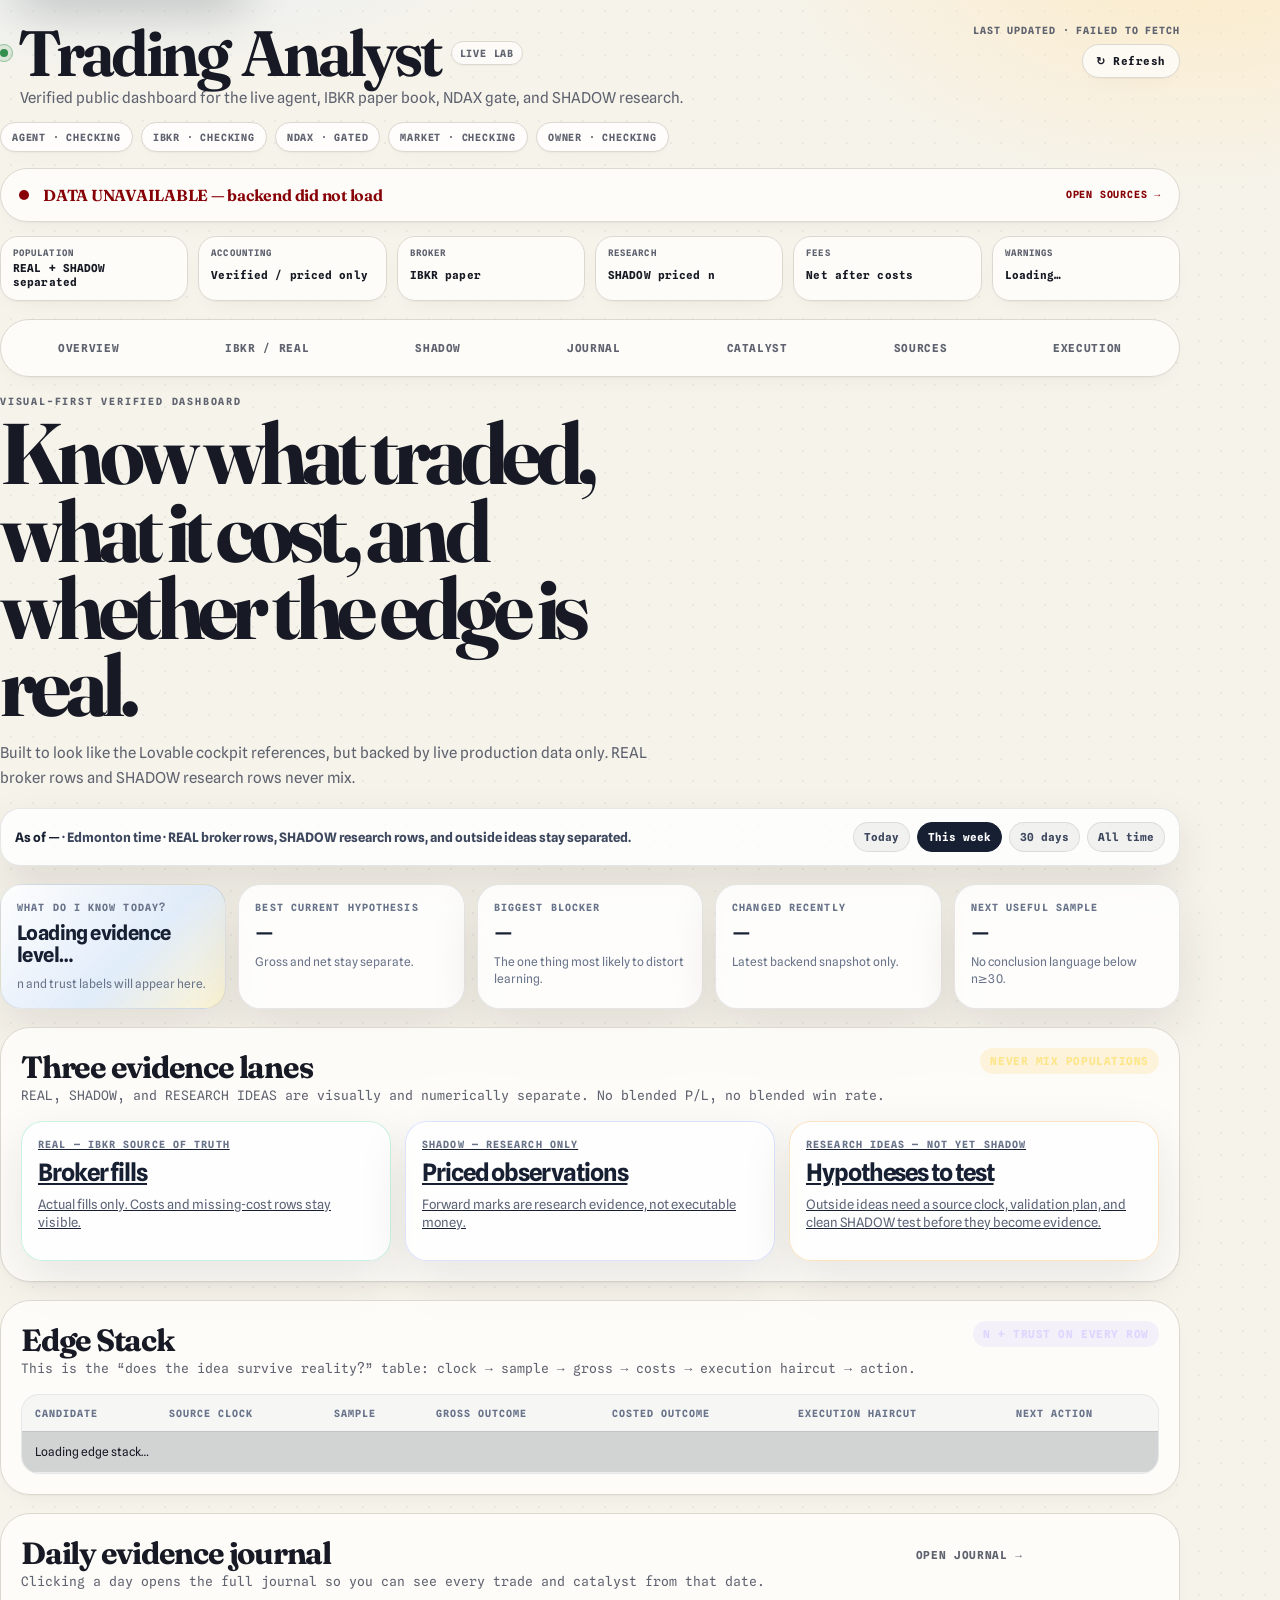
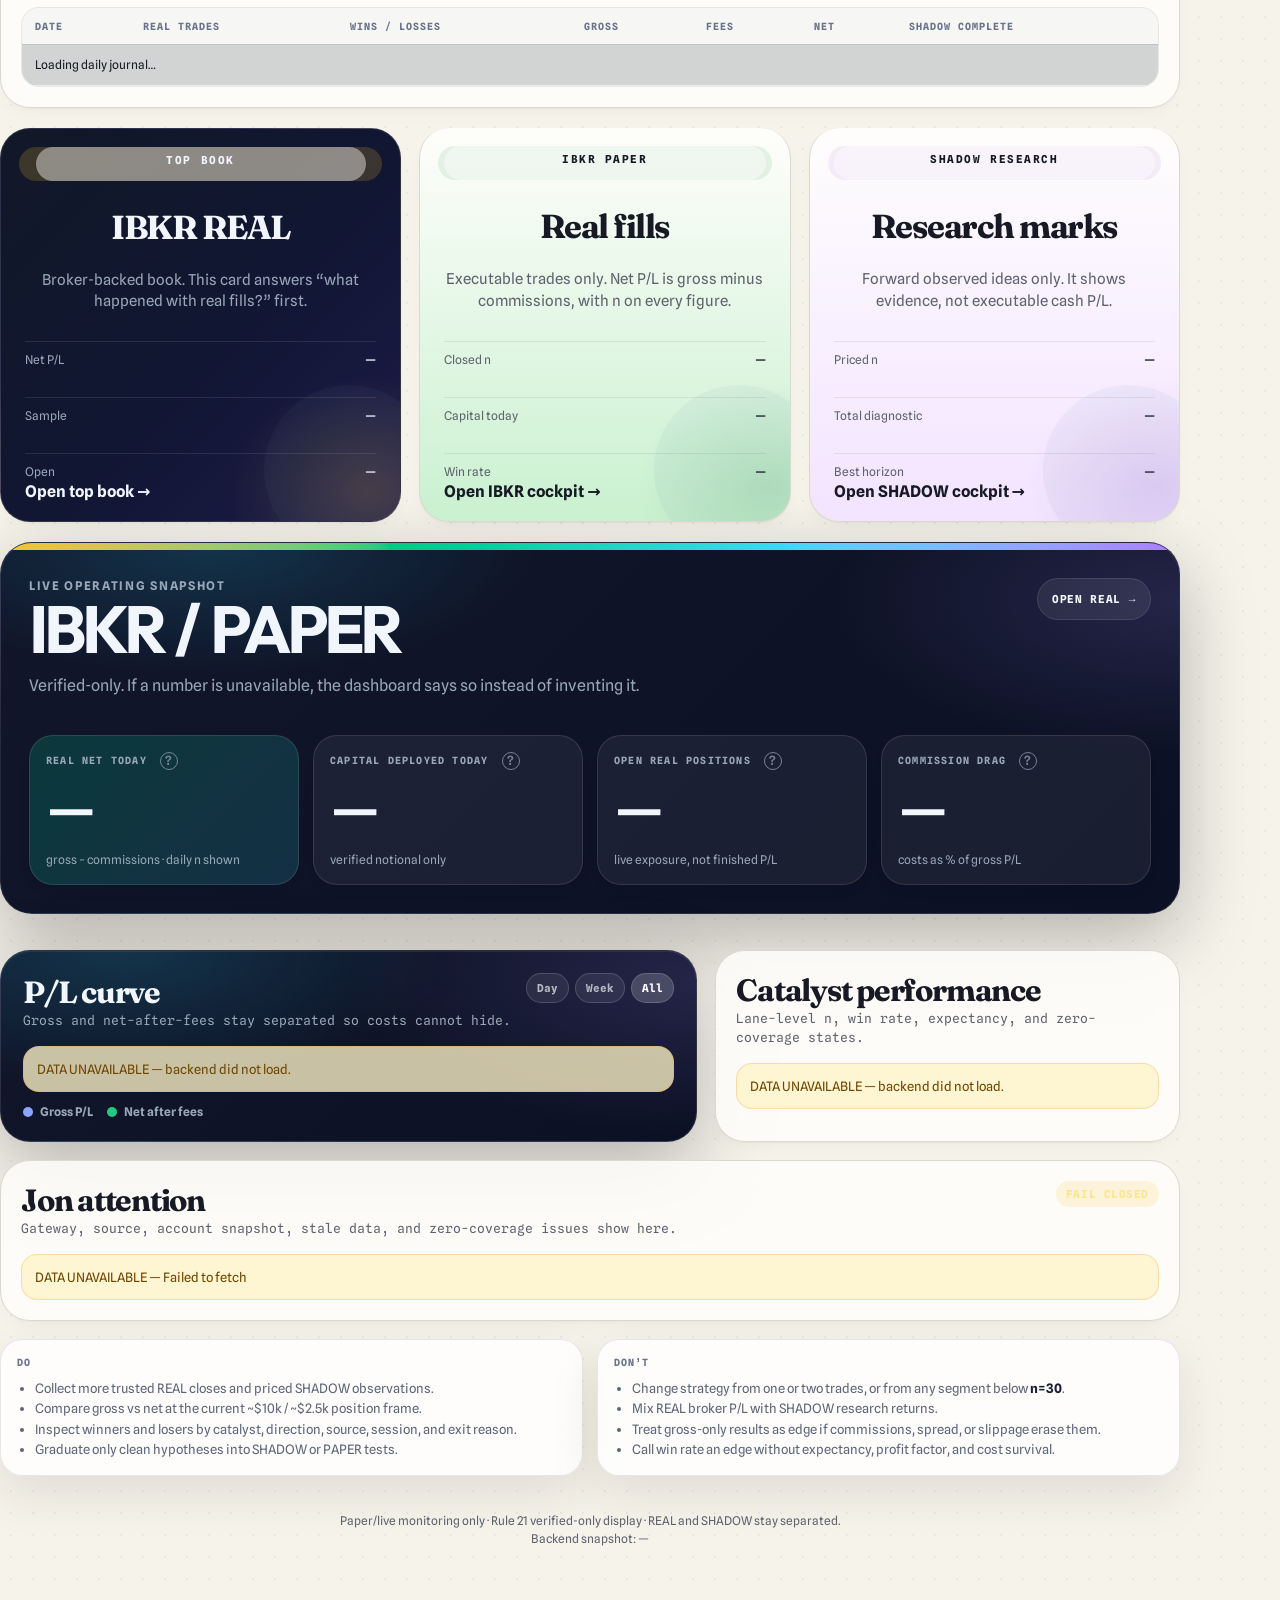
==== index.html @ 40934743 "Add evidence cockpit overview" ====
<!doctype html>
<html lang="en">
<head>
  <meta charset="utf-8" />
  <meta name="viewport" content="width=device-width, initial-scale=1" />
  <title>Trading Analyst · Live Lab</title>
  <meta http-equiv="Cache-Control" content="no-cache, no-store, must-revalidate" />
  <link rel="preconnect" href="https://fonts.googleapis.com" />
  <link rel="preconnect" href="https://fonts.gstatic.com" crossorigin />
  <link href="https://fonts.googleapis.com/css2?family=Fraunces:wght@500;600;700&family=Spline+Sans:wght@400;500;600;700;800&family=Spline+Sans+Mono:wght@500;600;700;800&family=Outfit:wght@600;700;800;900&display=swap" rel="stylesheet" />
  <link rel="stylesheet" href="./cockpit.css?v=20260723-accessibility-pass" />
  <link rel="stylesheet" href="./lovable-exact.css?v=20260723-lovable-dashboard-replica" />
  <style>
    body.overview-page .overview-shell.lovable-landing { padding-top: 22px; }
    .overview-page .skip-link {
      position: fixed; left: 16px; top: 12px; z-index: 9999; transform: translateY(-150%);
      border: 2px solid rgba(15,17,23,.22); border-radius: 999px; background: #fff; color: #0f1117;
      padding: 10px 14px; font-weight: 900; text-decoration: none;
    }
    .overview-page .skip-link:focus { transform: translateY(0); outline: 3px solid rgba(37,99,235,.35); }
    .overview-page .hero-meta-row {
      display: flex; flex-wrap: wrap; gap: 8px; margin-top: 12px; color: var(--lv-cream-muted);
      font-family: "Spline Sans Mono", monospace; font-size: 10px; font-weight: 900; letter-spacing: .08em; text-transform: uppercase;
    }
    .overview-page .hero-meta-row span {
      border: 1px solid var(--lv-border); border-radius: 999px; background: var(--lv-cream-card); padding: 8px 11px;
      box-shadow: var(--lv-shadow-card);
    }
    .overview-page .help-tip {
      display: inline-flex; align-items: center; justify-content: center; width: 18px; height: 18px; margin-left: 6px;
      border: 1px solid currentColor; border-radius: 999px; opacity: .72; font-size: 11px; line-height: 1;
      cursor: help; vertical-align: middle;
    }
    .overview-page .help-tip:focus { outline: 3px solid rgba(37,99,235,.35); outline-offset: 2px; }
    .overview-page .status-chip {
      display: inline-flex; align-items: center; gap: 5px; border-radius: 999px; padding: 4px 7px;
      font-family: "Spline Sans Mono", monospace; font-size: 9px; font-weight: 900; letter-spacing: .08em;
      text-transform: uppercase; white-space: nowrap;
    }
    .overview-page .status-chip.live { background: rgba(34,201,133,.14); color: #137a50; }
    .overview-page .status-chip.stale { background: rgba(254,243,199,.9); color: #7a4d00; }
    .overview-page .status-chip.unavailable { background: rgba(229,231,235,.8); color: #4b5563; }
    .overview-page .overview-panel { margin-top: 18px; }
    .overview-page .below {
      display: grid; grid-template-columns: minmax(0, 1.2fr) minmax(320px, .8fr); gap: 18px; margin-top: 18px;
    }
    .overview-page .panel-head {
      display: flex; align-items: flex-start; justify-content: space-between; gap: 14px; margin-bottom: 16px;
    }
    .overview-page .panel-title.serif { margin: 0; }
    .overview-page .small { font-size: 13px; line-height: 1.45; }
    .overview-page .headline-grid { display: grid; }
    .overview-page .headline-card { display: grid; align-content: space-between; gap: 12px; padding: 18px; }
    .overview-page .headline-label {
      font-family: "Spline Sans Mono", monospace; font-size: 10px; font-weight: 900; letter-spacing: .12em; text-transform: uppercase;
    }
    .overview-page .headline-value { display: block; font-weight: 900; line-height: .92; font-variant-numeric: tabular-nums; overflow-wrap: anywhere; }
    .overview-page .headline-sub { font-size: 12px; line-height: 1.35; }
    .overview-page .range-controls { display: inline-flex; gap: 6px; flex-wrap: wrap; }
    .overview-page .range-btn {
      border: 1px solid rgba(255,255,255,.16); border-radius: 999px; padding: 7px 10px; cursor: pointer;
      background: rgba(255,255,255,.08); color: rgba(255,255,255,.66); font: 900 11px "Spline Sans Mono", monospace;
    }
    .overview-page .range-btn.active { color: white; background: rgba(255,255,255,.18); }
    .overview-page .curve-svg { width: 100%; height: 250px; display: block; overflow: visible; border-radius: 18px; background: rgba(255,255,255,.04); }
    .overview-page .curve-legend { display: flex; gap: 14px; flex-wrap: wrap; margin-top: 12px; font-size: 12px; font-weight: 800; }
    .overview-page .curve-legend span { display: inline-flex; align-items: center; gap: 7px; }
    .overview-page .key { width: 10px; height: 10px; border-radius: 999px; display: inline-block; }
    .overview-page .key.gross { background: #8ba4ff; }
    .overview-page .key.net { background: #22c985; }
    .overview-page .bar-list, .overview-page .warning-list { display: grid; gap: 11px; }
    .overview-page .bar-row { display: grid; grid-template-columns: minmax(120px, .8fr) minmax(0, 1.25fr) auto; gap: 12px; align-items: center; }
    .overview-page .bar-name { font-size: 12px; font-weight: 900; overflow-wrap: anywhere; }
    .overview-page .bar-track { position: relative; height: 12px; overflow: hidden; border-radius: 999px; background: rgba(15,17,23,.08); }
    .overview-page .bar-fill { position: absolute; inset: 0 auto 0 0; width: 0%; border-radius: inherit; background: linear-gradient(90deg, #ef4d66, #f2a33a, #22c985); }
    .overview-page .bar-value { font-size: 12px; font-weight: 800; text-align: right; white-space: nowrap; }
    .overview-page .warning {
      border: 1px solid rgba(242,163,58,.30); border-radius: 16px; padding: 13px; background: rgba(254,243,199,.78);
      color: #6f4700; font-size: 13px; line-height: 1.4;
    }
    .overview-page .warning.good { border-color: rgba(34,201,133,.25); background: rgba(219,252,231,.72); color: #137a50; }
    .overview-page .context-bar {
      display: flex; flex-wrap: wrap; gap: 9px; align-items: center; justify-content: space-between;
      margin: 18px 0 0; padding: 13px 14px; border-radius: 20px;
      border: 1px solid rgba(24,32,51,.10); background: rgba(255,255,255,.78);
      box-shadow: 0 16px 42px rgba(40,30,20,.10); color: #172033;
    }
    .overview-page .context-copy {
      color: #3d475d; font-size: 13px; font-weight: 850; line-height: 1.35;
    }
    .overview-page .context-copy strong { color: #172033; }
    .overview-page .context-ranges { display: inline-flex; flex-wrap: wrap; gap: 7px; }
    .overview-page .context-ranges .range-btn {
      border-color: rgba(24,32,51,.10); background: rgba(24,32,51,.05); color: #3d475d;
    }
    .overview-page .context-ranges .range-btn.active {
      background: #172033; color: #fff; border-color: #172033;
    }
    .overview-page .evidence-grid {
      display: grid; grid-template-columns: repeat(5, minmax(0, 1fr)); gap: 12px; margin-top: 18px;
    }
    .overview-page .evidence-card, .overview-page .lane-card, .overview-page .do-card {
      border: 1px solid rgba(24,32,51,.10); background: rgba(255,255,255,.82);
      color: #172033; border-radius: 22px; padding: 16px; box-shadow: 0 18px 50px rgba(40,30,20,.10);
      min-width: 0;
    }
    .overview-page .evidence-card.primary {
      background: linear-gradient(135deg, rgba(255,255,255,.92), rgba(219,234,254,.78) 58%, rgba(254,243,199,.70));
    }
    .overview-page .evidence-label, .overview-page .lane-label {
      color: #69748a; font: 900 10px "Spline Sans Mono", monospace; letter-spacing: .11em; text-transform: uppercase;
    }
    .overview-page .evidence-value {
      margin-top: 10px; color: #172033; font-size: 20px; line-height: 1.08; font-weight: 950; letter-spacing: -.03em;
    }
    .overview-page .evidence-sub { margin-top: 9px; color: #69748a; font-size: 12px; line-height: 1.38; }
    .overview-page .lane-grid { display: grid; grid-template-columns: repeat(3, minmax(0, 1fr)); gap: 14px; margin-top: 14px; }
    .overview-page .lane-card.real { border-color: rgba(34,201,133,.24); }
    .overview-page .lane-card.shadow { border-color: rgba(139,164,255,.30); }
    .overview-page .lane-card.research { border-color: rgba(242,163,58,.30); }
    .overview-page .lane-title { margin-top: 8px; font-size: 24px; font-weight: 950; letter-spacing: -.045em; }
    .overview-page .lane-copy { margin-top: 8px; color: #5d6679; font-size: 13px; line-height: 1.42; }
    .overview-page .lane-stats { display: grid; gap: 8px; margin-top: 12px; }
    .overview-page .lane-stats div { display: flex; justify-content: space-between; gap: 10px; border-top: 1px solid rgba(24,32,51,.08); padding-top: 8px; font-size: 12px; color: #69748a; }
    .overview-page .lane-stats strong { color: #172033; font-variant-numeric: tabular-nums; text-align: right; }
    .overview-page .table-wrap { overflow-x: auto; border-radius: 18px; border: 1px solid rgba(24,32,51,.10); background: rgba(255,255,255,.62); }
    .overview-page .evidence-table { width: 100%; border-collapse: collapse; min-width: 820px; }
    .overview-page .evidence-table th, .overview-page .evidence-table td {
      padding: 12px 13px; border-bottom: 1px solid rgba(24,32,51,.08); text-align: left; vertical-align: top;
      font-size: 12px; line-height: 1.35;
    }
    .overview-page .evidence-table th {
      color: #69748a; font: 900 10px "Spline Sans Mono", monospace; letter-spacing: .10em; text-transform: uppercase;
      background: rgba(24,32,51,.04);
    }
    .overview-page .evidence-table td strong { color: #172033; }
    .overview-page .trust-badge {
      display: inline-flex; align-items: center; border-radius: 999px; padding: 5px 8px; margin-top: 4px;
      font: 900 10px "Spline Sans Mono", monospace; letter-spacing: .06em; text-transform: uppercase;
      background: rgba(229,231,235,.85); color: #4b5563;
    }
    .overview-page .trust-badge.anecdote { background: rgba(255,228,230,.88); color: #9f1239; }
    .overview-page .trust-badge.hypothesis { background: rgba(254,243,199,.92); color: #7a4d00; }
    .overview-page .trust-badge.watch { background: rgba(219,234,254,.92); color: #1d4ed8; }
    .overview-page .trust-badge.reviewable { background: rgba(220,252,231,.92); color: #137a50; }
    .overview-page .trust-badge.rejected { background: rgba(31,41,55,.12); color: #374151; }
    .overview-page .do-dont {
      display: grid; grid-template-columns: repeat(2, minmax(0, 1fr)); gap: 14px; margin-top: 18px;
    }
    .overview-page .do-card ul { margin: 10px 0 0; padding-left: 18px; color: #5d6679; font-size: 13px; line-height: 1.55; }
    .overview-page .do-card strong { color: #172033; }
    .overview-page .footer { margin: 36px 0 0; color: var(--lv-cream-muted); text-align: center; font-size: 12px; line-height: 1.55; }
    .overview-page .positive { color: var(--lv-ok) !important; }
    .overview-page .negative { color: var(--lv-bad) !important; }
    .overview-page .neutral { color: inherit; }
    @media (max-width: 900px) {
      .overview-page .below,
      .overview-page .evidence-grid,
      .overview-page .lane-grid,
      .overview-page .do-dont,
      body.overview-page .lovable-topbook .headline-grid,
      body.overview-page .launch-cards { grid-template-columns: 1fr !important; }
      .overview-page .bar-row { grid-template-columns: 1fr; }
      .overview-page .bar-value { text-align: left; }
      body.overview-page .lovable-app-header { grid-template-columns: 1fr; }
      body.overview-page .app-header-actions { align-items: flex-start; }
    }
  </style>
</head>
<body class="overview-page">
  <a class="skip-link" href="#main-content">Skip to dashboard content</a>
  <main class="overview-shell lovable-landing" id="main-content">
    <header class="lovable-app-header" aria-label="System header">
      <div class="app-title-group">
        <div class="app-title-line">
          <span class="live-dot" aria-hidden="true"></span>
          <h1>Trading Analyst</h1>
          <span class="app-version-chip">LIVE LAB</span>
        </div>
        <p id="modeLine">Verified public dashboard for the live agent, IBKR paper book, NDAX gate, and SHADOW research.</p>
        <div class="hero-meta-row" aria-label="Live system status">
          <span id="agentState">Agent · checking</span>
          <span id="ibkrState">IBKR · checking</span>
          <span id="ndaxState">NDAX · gated</span>
          <span id="marketState">Market · checking</span>
          <span id="ownerState">Owner · checking</span>
        </div>
      </div>
      <div class="app-header-actions">
        <div class="app-updated">Last updated · <span id="generatedAt">—</span></div>
        <a class="refresh-button" href="./index.html">↻ Refresh</a>
      </div>
    </header>

    <a class="attention-pill" id="attentionPill" href="./sources.html">
      <span class="attention-dot" aria-hidden="true"></span>
      <span id="attentionText">Checking system safety…</span>
      <strong>Open sources →</strong>
    </a>

    <section class="build-state-bar" aria-label="Build state">
      <div class="build-chip"><span>Population</span><strong>REAL + SHADOW separated</strong></div>
      <div class="build-chip"><span>Accounting</span><strong>Verified / priced only</strong></div>
      <div class="build-chip"><span>Broker</span><strong id="brokerChip">IBKR paper</strong></div>
      <div class="build-chip"><span>Research</span><strong id="researchChip">SHADOW priced n</strong></div>
      <div class="build-chip"><span>Fees</span><strong id="feesChip">Net after costs</strong></div>
      <div class="build-chip"><span>Warnings</span><strong id="warningChip">Loading…</strong></div>
    </section>

    <nav class="tabs" aria-label="Dashboard navigation">
      <a class="tab-link" href="./index.html">Overview</a>
      <a class="tab-link" href="./real.html">IBKR / Real</a>
      <a class="tab-link" href="./shadow.html">Shadow</a>
      <a class="tab-link" href="./journal.html">Journal</a>
      <a class="tab-link" href="./catalyst.html">Catalyst</a>
      <a class="tab-link" href="./sources.html">Sources</a>
      <a class="tab-link" href="./execution.html">Execution</a>
    </nav>

    <section class="overview-hero" aria-label="Main dashboard">
      <div class="eyebrow">VISUAL-FIRST VERIFIED DASHBOARD</div>
      <h1>Know what traded, what it cost, and whether the edge is real.</h1>
      <p class="subtitle">
        Built to look like the Lovable cockpit references, but backed by live production data only.
        REAL broker rows and SHADOW research rows never mix.
      </p>
    </section>

    <section class="context-bar" aria-label="Evidence context">
      <div class="context-copy" id="contextBar">
        <strong>As of —</strong> · Edmonton time · REAL broker rows, SHADOW research rows, and outside ideas stay separated.
      </div>
      <div class="context-ranges" aria-label="Evidence period">
        <button class="range-btn" type="button" data-period="today">Today</button>
        <button class="range-btn active" type="button" data-period="week">This week</button>
        <button class="range-btn" type="button" data-period="30">30 days</button>
        <button class="range-btn" type="button" data-period="all">All time</button>
      </div>
    </section>

    <section class="evidence-grid" aria-label="What do I know today">
      <article class="evidence-card primary">
        <div class="evidence-label">What do I know today?</div>
        <div class="evidence-value" id="knowEvidence">Loading evidence level…</div>
        <div class="evidence-sub" id="knowEvidenceSub">n and trust labels will appear here.</div>
      </article>
      <article class="evidence-card">
        <div class="evidence-label">Best current hypothesis</div>
        <div class="evidence-value" id="knowHypothesis">—</div>
        <div class="evidence-sub" id="knowHypothesisSub">Gross and net stay separate.</div>
      </article>
      <article class="evidence-card">
        <div class="evidence-label">Biggest blocker</div>
        <div class="evidence-value" id="knowBlocker">—</div>
        <div class="evidence-sub" id="knowBlockerSub">The one thing most likely to distort learning.</div>
      </article>
      <article class="evidence-card">
        <div class="evidence-label">Changed recently</div>
        <div class="evidence-value" id="knowChanged">—</div>
        <div class="evidence-sub" id="knowChangedSub">Latest backend snapshot only.</div>
      </article>
      <article class="evidence-card">
        <div class="evidence-label">Next useful sample</div>
        <div class="evidence-value" id="knowSample">—</div>
        <div class="evidence-sub" id="knowSampleSub">No conclusion language below n≥30.</div>
      </article>
    </section>

    <section class="overview-panel light" aria-label="Evidence lanes">
      <div class="panel-head">
        <div>
          <h2 class="panel-title serif">Three evidence lanes</h2>
          <div class="small">REAL, SHADOW, and RESEARCH IDEAS are visually and numerically separate. No blended P/L, no blended win rate.</div>
        </div>
        <span class="badge warn">Never mix populations</span>
      </div>
      <div class="lane-grid">
        <a class="lane-card real" href="./real.html" aria-label="Open REAL broker cockpit">
          <div class="lane-label">REAL — IBKR source of truth</div>
          <div class="lane-title" id="laneRealTitle">Broker fills</div>
          <div class="lane-copy" id="laneRealCopy">Actual fills only. Costs and missing-cost rows stay visible.</div>
          <div class="lane-stats" id="laneRealStats"></div>
        </a>
        <a class="lane-card shadow" href="./shadow.html" aria-label="Open SHADOW research cockpit">
          <div class="lane-label">SHADOW — research only</div>
          <div class="lane-title" id="laneShadowTitle">Priced observations</div>
          <div class="lane-copy" id="laneShadowCopy">Forward marks are research evidence, not executable money.</div>
          <div class="lane-stats" id="laneShadowStats"></div>
        </a>
        <a class="lane-card research" href="./catalyst.html" aria-label="Open Catalyst Edge research page">
          <div class="lane-label">RESEARCH IDEAS — not yet shadow</div>
          <div class="lane-title">Hypotheses to test</div>
          <div class="lane-copy">Outside ideas need a source clock, validation plan, and clean SHADOW test before they become evidence.</div>
          <div class="lane-stats" id="laneResearchStats"></div>
        </a>
      </div>
    </section>

    <section class="overview-panel light" aria-label="Edge Stack">
      <div class="panel-head">
        <div>
          <h2 class="panel-title serif">Edge Stack</h2>
          <div class="small">This is the “does the idea survive reality?” table: clock → sample → gross → costs → execution haircut → action.</div>
        </div>
        <span class="badge shadow">n + trust on every row</span>
      </div>
      <div class="table-wrap">
        <table class="evidence-table">
          <thead>
            <tr>
              <th>Candidate</th>
              <th>Source clock</th>
              <th>Sample</th>
              <th>Gross outcome</th>
              <th>Costed outcome</th>
              <th>Execution haircut</th>
              <th>Next action</th>
            </tr>
          </thead>
          <tbody id="edgeStackRows">
            <tr><td colspan="7">Loading edge stack…</td></tr>
          </tbody>
        </table>
      </div>
    </section>

    <section class="overview-panel light" aria-label="Daily evidence table">
      <div class="panel-head">
        <div>
          <h2 class="panel-title serif">Daily evidence journal</h2>
          <div class="small">Clicking a day opens the full journal so you can see every trade and catalyst from that date.</div>
        </div>
        <a class="tab-link" href="./journal.html">Open journal →</a>
      </div>
      <div class="table-wrap">
        <table class="evidence-table">
          <thead>
            <tr>
              <th>Date</th>
              <th>REAL trades</th>
              <th>Wins / losses</th>
              <th>Gross</th>
              <th>Fees</th>
              <th>Net</th>
              <th>SHADOW complete</th>
            </tr>
          </thead>
          <tbody id="dailyEvidenceRows">
            <tr><td colspan="7">Loading daily journal…</td></tr>
          </tbody>
        </table>
      </div>
    </section>

    <section class="launch-cards" aria-label="Main dashboard cards">
      <a class="launch-card" href="./real.html" aria-label="Open top performer / IBKR dashboard">
        <span class="badge">Top book</span>
        <h2 id="topCardTitle">IBKR REAL</h2>
        <p>Broker-backed book. This card answers “what happened with real fills?” first.</p>
        <div class="metric-line"><span>Net P/L</span><strong id="topCardNet">—</strong></div>
        <div class="metric-line"><span>Sample</span><strong id="topCardSample">—</strong></div>
        <div class="metric-line"><span>Open</span><strong id="topCardOpen">—</strong></div>
        <span class="go">Open top book →</span>
      </a>
      <a class="launch-card real" id="realCard" href="./real.html" aria-label="Open IBKR real cockpit">
        <span class="badge">IBKR paper</span>
        <h2>Real fills</h2>
        <p>Executable trades only. Net P/L is gross minus commissions, with n on every figure.</p>
        <div class="metric-line"><span>Closed n</span><strong id="realClosed">—</strong></div>
        <div class="metric-line"><span>Capital today</span><strong id="realDeployed">—</strong></div>
        <div class="metric-line"><span>Win rate</span><strong id="realWin">—</strong></div>
        <span class="go">Open IBKR cockpit →</span>
      </a>
      <a class="launch-card shadow" id="shadowCard" href="./shadow.html" aria-label="Open Shadow research cockpit">
        <span class="badge">Shadow research</span>
        <h2>Research marks</h2>
        <p>Forward observed ideas only. It shows evidence, not executable cash P/L.</p>
        <div class="metric-line"><span>Priced n</span><strong id="shadowPriced">—</strong></div>
        <div class="metric-line"><span>Total diagnostic</span><strong id="shadowRows">—</strong></div>
        <div class="metric-line"><span>Best horizon</span><strong id="shadowHorizon">—</strong></div>
        <span class="go">Open SHADOW cockpit →</span>
      </a>
    </section>

    <section class="lovable-topbook" aria-label="Ten second operating snapshot">
      <div class="gold-strip" aria-hidden="true"></div>
      <div class="lovable-topbook-head">
        <div>
          <div class="eyebrow">LIVE OPERATING SNAPSHOT</div>
          <h2 id="snapshotTitle">IBKR / PAPER</h2>
          <p id="snapshotCopy">Verified-only. If a number is unavailable, the dashboard says so instead of inventing it.</p>
        </div>
        <a class="tab-link" href="./real.html">Open real →</a>
      </div>
      <div class="headline-grid">
        <div class="headline-card primary">
          <div class="headline-label">REAL net today <span class="help-tip" tabindex="0" role="tooltip" title="Closed verified REAL trades for the current local trading day after subtracting broker commissions.">?</span></div>
          <strong class="headline-value" id="quickNetToday">—</strong>
          <div class="headline-sub" id="quickNetSub">gross − commissions · daily n shown</div>
        </div>
        <div class="headline-card">
          <div class="headline-label">Capital deployed today <span class="help-tip" tabindex="0" role="tooltip" title="Total verified notional placed into REAL trades today. This is not account equity.">?</span></div>
          <strong class="headline-value" id="quickDeployed">—</strong>
          <div class="headline-sub" id="quickDeployedSub">verified notional only</div>
        </div>
        <div class="headline-card">
          <div class="headline-label">Open REAL positions <span class="help-tip" tabindex="0" role="tooltip" title="Broker-backed positions that have entry evidence and no exit timestamp yet.">?</span></div>
          <strong class="headline-value" id="quickOpen">—</strong>
          <div class="headline-sub">live exposure, not finished P/L</div>
        </div>
        <div class="headline-card">
          <div class="headline-label">Commission drag <span class="help-tip" tabindex="0" role="tooltip" title="Broker commissions shown in dollars and as a percentage of gross P/L. The subtext also surfaces slippage when the execution-quality contract exposes it.">?</span></div>
          <strong class="headline-value" id="quickFees">—</strong>
          <div class="headline-sub" id="quickFeesSub">costs as % of gross P/L</div>
        </div>
      </div>
    </section>

    <section class="below" aria-label="Evidence panels">
      <div class="overview-panel curve-panel">
        <div class="panel-head">
          <div>
            <h2 class="panel-title serif">P/L curve</h2>
            <div class="small">Gross and net-after-fees stay separated so costs cannot hide.</div>
          </div>
          <div class="range-controls" aria-label="P&L range controls">
            <button class="range-btn" type="button" data-range="day">Day</button>
            <button class="range-btn" type="button" data-range="week">Week</button>
            <button class="range-btn active" type="button" data-range="all">All</button>
          </div>
        </div>
        <div id="pnlCurve"></div>
        <div class="curve-legend"><span><i class="key gross"></i>Gross P/L</span><span><i class="key net"></i>Net after fees</span></div>
      </div>
      <div class="overview-panel light">
        <div class="panel-head">
          <div>
            <h2 class="panel-title serif">Catalyst performance</h2>
            <div class="small">Lane-level n, win rate, expectancy, and zero-coverage states.</div>
          </div>
        </div>
        <div id="catalystBars" class="bar-list"></div>
      </div>
    </section>

    <section class="overview-panel light" aria-label="Visible warnings">
      <div class="panel-head">
        <div>
          <h2 class="panel-title serif">Jon attention</h2>
          <div class="small">Gateway, source, account snapshot, stale data, and zero-coverage issues show here.</div>
        </div>
        <span class="badge warn">Fail closed</span>
      </div>
      <div id="warnings" class="warning-list"></div>
    </section>

    <section class="do-dont" aria-label="Do and don't guidance">
      <article class="do-card">
        <div class="evidence-label">Do</div>
        <ul>
          <li>Collect more trusted REAL closes and priced SHADOW observations.</li>
          <li>Compare gross vs net at the current ~$10k / ~$2.5k position frame.</li>
          <li>Inspect winners and losers by catalyst, direction, source, session, and exit reason.</li>
          <li>Graduate only clean hypotheses into SHADOW or PAPER tests.</li>
        </ul>
      </article>
      <article class="do-card">
        <div class="evidence-label">Don’t</div>
        <ul>
          <li>Change strategy from one or two trades, or from any segment below <strong>n=30</strong>.</li>
          <li>Mix REAL broker P/L with SHADOW research returns.</li>
          <li>Treat gross-only results as edge if commissions, spread, or slippage erase them.</li>
          <li>Call win rate an edge without expectancy, profit factor, and cost survival.</li>
        </ul>
      </article>
    </section>

    <div class="footer">
      Paper/live monitoring only · Rule 21 verified-only display · REAL and SHADOW stay separated.
      <br />Backend snapshot: <span id="backendSource">—</span>
    </div>
  </main>

  <script>
    const API_BASE = "https://live-agent-dashboard-web-production.up.railway.app";
    const $ = (id) => document.getElementById(id);
    const hasNumber = (n) => n !== null && n !== undefined && n !== "" && Number.isFinite(Number(n));
    const money = (n) => hasNumber(n)
      ? Number(n).toLocaleString(undefined, { style: "currency", currency: "USD", maximumFractionDigits: 2 })
      : "—";
    const num = (n) => hasNumber(n) ? Number(n).toLocaleString() : "—";
    const pct = (n) => hasNumber(n) ? `${Number(n).toFixed(1)}%` : "—";
    const pct3 = (n) => hasNumber(n) ? `${Number(n).toFixed(3)}%` : "—";
    const when = (ts) => ts ? new Date(ts).toLocaleString([], { dateStyle: "medium", timeStyle: "short" }) : "—";
    let dashboardData = null;
    let currentRange = "all";
    let currentPeriod = "week";

    const setTone = (el, value) => {
      if (!el) return;
      el.classList.remove("positive", "negative", "neutral");
      el.classList.add(Number(value) > 0 ? "positive" : Number(value) < 0 ? "negative" : "neutral");
    };
    const cleanLabel = (value) => String(value || "UNKNOWN").replace(/_/g, " ").replace(/\b\w/g, (m) => m.toUpperCase());
    const firstFinite = (...values) => values.find((v) => v !== null && v !== undefined && v !== "" && Number.isFinite(Number(v)));
    const esc = (value) => String(value ?? "").replace(/[&<>"']/g, (m) => ({ "&": "&amp;", "<": "&lt;", ">": "&gt;", '"': "&quot;", "'": "&#39;" }[m]));
    const minutesOld = (updatedAt, generatedAt) => {
      if (!updatedAt) return null;
      const updated = new Date(updatedAt).getTime();
      const generated = generatedAt ? new Date(generatedAt).getTime() : Date.now();
      if (!Number.isFinite(updated) || !Number.isFinite(generated)) return null;
      return Math.max(0, Math.round((generated - updated) / 60000));
    };
    const freshness = (updatedAt, generatedAt, maxLiveMinutes = 20) => {
      const age = minutesOld(updatedAt, generatedAt);
      if (age === null) return { label: "DATA UNAVAILABLE", cls: "unavailable", detail: "no trusted refresh timestamp" };
      if (age <= maxLiveMinutes) return { label: "LIVE", cls: "live", detail: `${age}m old` };
      return { label: "STALE", cls: "stale", detail: `${age}m old` };
    };
    const chipDetail = (label, detail) => {
      if (!detail) return "";
      const raw = String(detail);
      const normalized = raw.includes("_") ? cleanLabel(raw) : raw;
      return normalized.toUpperCase() === String(label || "").toUpperCase() ? "" : ` · ${normalized}`;
    };
    const statusChip = ({ label, cls, detail }) => `<span class="status-chip ${cls}">${label}${chipDetail(label, detail)}</span>`;
    const todayRow = (real = {}) => (real.daily_journal || []).find((r) => r.local_trading_date === real.local_trading_date) || (real.daily_journal || [])[0] || {};
    const bestHorizon = (ladder = []) => (Array.isArray(ladder) ? ladder : [])
      .filter((r) => Number.isFinite(Number(r.avg_direction_adjusted_return_pct ?? r.avg_return_pct)))
      .sort((a, b) => Number(b.avg_direction_adjusted_return_pct ?? b.avg_return_pct) - Number(a.avg_direction_adjusted_return_pct ?? a.avg_return_pct))[0];
    const slippageSummary = (exec = {}) => {
      const slip = exec.slippage_vs_reference;
      if (!slip || typeof slip !== "object" || !hasNumber(slip.n)) return "slippage DATA UNAVAILABLE";
      return `slip med ${pct3(slip.median)} · p95 ${pct3(slip.p95)} · n=${num(slip.n)}`;
    };
    const rangeRows = (rows = [], range = "all") => {
      const sorted = [...rows].sort((a, b) => String(a.local_trading_date).localeCompare(String(b.local_trading_date)));
      if (range === "day") return sorted.slice(-1);
      if (range === "week") return sorted.slice(-7);
      return sorted;
    };
    const cumulativeRows = (rows = []) => {
      let gross = 0;
      let net = 0;
      return rows.map((r) => {
        gross += Number(r.gross_pnl || 0);
        net += Number(r.net_pnl || 0);
        return { label: r.local_trading_date, gross, net };
      });
    };
    const confidenceInfo = (n, blockers = false, rejected = false) => {
      n = Number(n || 0);
      if (rejected) return { label: "Rejected", cls: "rejected" };
      if (n < 8) return { label: "Anecdote", cls: "anecdote" };
      if (n < 30) return { label: "Hypothesis only", cls: "hypothesis" };
      if (blockers) return { label: "Watch", cls: "watch" };
      return { label: "Reviewable evidence", cls: "reviewable" };
    };
    const trustBadge = (n, blockers = false, rejected = false) => {
      const info = confidenceInfo(n, blockers, rejected);
      return `<span class="trust-badge ${info.cls}">n=${num(n)} · ${info.label}</span>`;
    };
    const periodRows = (rows = [], period = currentPeriod) => {
      const sorted = [...rows].sort((a, b) => String(b.local_trading_date || b.date || "").localeCompare(String(a.local_trading_date || a.date || "")));
      if (period === "today") return sorted.slice(0, 1);
      if (period === "week") return sorted.slice(0, 7);
      if (period === "30") return sorted.slice(0, 30);
      return sorted;
    };
    const shadowDateKey = (row = {}) => {
      const raw = row.local_trading_date || row.date || row.entry_date || row.catalyst_date || row.observed_date || row.entry_ts || row.entry_time || row.catalyst_ts || row.created_at;
      if (!raw) return null;
      if (/^\d{4}-\d{2}-\d{2}$/.test(String(raw))) return String(raw);
      const d = new Date(raw);
      return Number.isFinite(d.getTime()) ? d.toISOString().slice(0, 10) : null;
    };
    const shadowDailyCounts = (shadow = {}) => {
      const counts = {};
      const rows = Array.isArray(shadow.recent_priced) ? shadow.recent_priced : Array.isArray(shadow.observations) ? shadow.observations : [];
      rows.forEach((row) => {
        const key = shadowDateKey(row);
        if (!key) return;
        counts[key] = (counts[key] || 0) + 1;
      });
      return counts;
    };
    const bestShadowRead = (shadow = {}) => {
      const ladder = Array.isArray(shadow.horizon_ladder) ? shadow.horizon_ladder : [];
      return ladder
        .map((row) => ({
          horizon: String(row.horizon || row.field || "horizon").toUpperCase(),
          n: Number(row.priced_n ?? row.n ?? 0),
          ret: Number(row.avg_direction_adjusted_return_pct ?? row.avg_return_pct ?? row.median_return_pct ?? 0),
          hit: Number(row.hit_rate ?? row.win_rate ?? 0),
        }))
        .filter((row) => Number.isFinite(row.ret) && row.n > 0)
        .sort((a, b) => b.ret - a.ret)[0];
    };
    const costDragText = (gross, costs) => {
      gross = Number(gross || 0);
      costs = Number(costs || 0);
      if (!Number.isFinite(gross) || !Number.isFinite(costs) || gross === 0) return "cost drag unknown";
      return `${((Math.abs(costs) / Math.abs(gross)) * 100).toFixed(1)}% cost drag`;
    };
    const dollarsPerTrade = (value, n) => Number(n || 0) ? money(Number(value || 0) / Number(n || 1)) : "—";

    function renderDailyEvidence(data = {}) {
      const real = data.real || {};
      const shadowCounts = shadowDailyCounts(data.shadow || {});
      const rows = periodRows(real.daily_journal || []);
      if (!rows.length) {
        $("dailyEvidenceRows").innerHTML = `<tr><td colspan="7">No daily rows for this period.</td></tr>`;
        return;
      }
      $("dailyEvidenceRows").innerHTML = rows.map((row) => {
        const date = row.local_trading_date || row.date || "—";
        const wins = Number(row.wins ?? row.win_count ?? 0);
        const losses = Number(row.losses ?? row.loss_count ?? Math.max(0, Number(row.n || 0) - wins));
        return `<tr>
          <td><a href="./journal.html#${esc(date)}"><strong>${esc(date)}</strong></a></td>
          <td>${num(row.n)} ${trustBadge(row.n, Number(row.n || 0) < 30)}</td>
          <td>${num(wins)} / ${num(losses)}</td>
          <td class="${Number(row.gross_pnl || 0) >= 0 ? "positive" : "negative"}">${money(row.gross_pnl)}</td>
          <td>${money(row.commissions)}</td>
          <td class="${Number(row.net_pnl || 0) >= 0 ? "positive" : "negative"}">${money(row.net_pnl)}</td>
          <td>${num(shadowCounts[date] || 0)} priced</td>
        </tr>`;
      }).join("");
    }

    function renderEdgeStack(data = {}) {
      const real = data.real || {};
      const shadow = data.shadow || {};
      const exec = data.execution_quality || {};
      const best = bestShadowRead(shadow);
      const realN = Number(real.closed_n ?? real.n ?? 0);
      const shadowN = Number(shadow.priced_n || 0);
      const missingCost = Number(real.uncosted_closed_n || 0);
      const realBlockers = missingCost > 0 || String(real.data_quality_status || "").toUpperCase() !== "VERIFIED" || Number(real.net_pnl || 0) <= 0;
      const shadowBlockers = String(shadow.data_quality_status || "").toUpperCase().includes("RESEARCH") || true;
      const rows = [
        {
          candidate: "REAL broker / IBKR paper",
          clock: String(real.data_quality_status || "WARN").toUpperCase(),
          sample: `${num(realN)} closed · ${num(missingCost)} missing cost`,
          gross: `${money(real.gross_pnl)} gross · ${dollarsPerTrade(real.gross_pnl, realN)} / trade`,
          costed: `${money(real.net_pnl)} net · ${costDragText(real.gross_pnl, real.commissions)}`,
          haircut: `${pct3(exec.slippage_vs_reference?.median)} median slippage · spread ${pct3(exec.spread_at_entry?.median)}`,
          action: Number(real.net_pnl || 0) > 0 ? "keep collecting; do not conclude below clean n/robustness" : "cost audit + collect; gross is not enough",
          n: realN,
          blockers: realBlockers,
        },
        {
          candidate: `SHADOW research${best ? ` · best ${best.horizon}` : ""}`,
          clock: "priced marks only; source clocks still need lane-level proof",
          sample: `${num(shadowN)} priced · ${num(shadow.pending_or_unpriced_n)} pending/unpriced`,
          gross: best ? `${pct3(best.ret)} direction-adjusted · hit ${pct(best.hit)} · horizon n=${num(best.n)}` : "No usable horizon exposed",
          costed: "Not executable P/L · estimate $2,500 costs before paper-test",
          haircut: "REAL↔SHADOW matched-pair haircut not proven",
          action: "rank subtypes; promote only clean source-clock slices into paper tests",
          n: shadowN,
          blockers: shadowBlockers,
        },
        {
          candidate: "RESEARCH IDEAS / outside sources",
          clock: "must prove publish clock before entry",
          sample: "not in SHADOW yet",
          gross: "not measured",
          costed: "not measured",
          haircut: "not tested",
          action: "design source-clock-valid SHADOW tests first",
          n: 0,
          blockers: true,
        },
      ];
      $("edgeStackRows").innerHTML = rows.map((row) => `<tr>
        <td><strong>${esc(row.candidate)}</strong>${trustBadge(row.n, row.blockers)}</td>
        <td>${esc(row.clock)}</td>
        <td>${esc(row.sample)}</td>
        <td>${esc(row.gross)}</td>
        <td>${esc(row.costed)}</td>
        <td>${esc(row.haircut)}</td>
        <td>${esc(row.action)}</td>
      </tr>`).join("");
    }

    function renderEvidenceCockpit(data = {}) {
      const real = data.real || {};
      const shadow = data.shadow || {};
      const capital = data.account_capital || {};
      const exec = data.execution_quality || {};
      const best = bestShadowRead(shadow);
      const realN = Number(real.closed_n ?? real.n ?? 0);
      const shadowN = Number(shadow.priced_n || 0);
      const missingCost = Number(real.uncosted_closed_n || 0);
      const warnings = warningRows(data);
      const generated = data.generated_at ? new Date(data.generated_at) : new Date();
      const edmonton = generated.toLocaleString("en-CA", { timeZone: "America/Edmonton", dateStyle: "medium", timeStyle: "short" });
      $("contextBar").innerHTML = `<strong>As of ${esc(edmonton)} Edmonton</strong> · ${esc(currentPeriod === "today" ? "Today" : currentPeriod === "week" ? "This week" : currentPeriod === "30" ? "30 days" : "All time")} · ${num(real.open_n)} open REAL positions · ${num(shadow.pending_or_unpriced_n)} SHADOW marks pending`;

      const level = realN >= 30 || shadowN >= 30 ? "Watch, not proven" : realN >= 8 || shadowN >= 8 ? "Hypothesis only" : "Anecdote only";
      $("knowEvidence").textContent = level;
      $("knowEvidenceSub").innerHTML = `REAL closed n=${num(realN)} · SHADOW priced n=${num(shadowN)} · no conclusion until source/cost/robustness checks pass.`;

      if (Number(real.gross_pnl || 0) > 0 && Number(real.net_pnl || 0) <= 0) {
        $("knowHypothesis").textContent = "Gross drift exists, net edge does not";
        $("knowHypothesisSub").textContent = `${money(real.gross_pnl)} gross became ${money(real.net_pnl)} net after ${money(real.commissions)} commissions.`;
      } else if (best && best.ret > 0) {
        $("knowHypothesis").textContent = `${best.horizon} SHADOW drift is positive`;
        $("knowHypothesisSub").textContent = `${pct3(best.ret)} direction-adjusted · horizon n=${num(best.n)} · research only.`;
      } else {
        $("knowHypothesis").textContent = "No positive clean hypothesis yet";
        $("knowHypothesisSub").textContent = "Collect more before changing strategy.";
      }

      if (capital.snapshot_status !== "LIVE") {
        $("knowBlocker").textContent = "Broker cash/equity snapshot missing";
        $("knowBlockerSub").textContent = "Row-level sizing exists, but current cash/equity/buying power stay fail-closed.";
      } else if (missingCost > 0) {
        $("knowBlocker").textContent = "Some REAL closes missing costs";
        $("knowBlockerSub").textContent = `${num(missingCost)} closed rows excluded or weakened until commissions are complete.`;
      } else if (Number(real.commissions || 0) > Math.abs(Number(real.gross_pnl || 0))) {
        $("knowBlocker").textContent = "Commission drag bigger than gross";
        $("knowBlockerSub").textContent = `${costDragText(real.gross_pnl, real.commissions)}: wins need larger gross move or lower cost path.`;
      } else {
        $("knowBlocker").textContent = warnings[0] ? "Visible data-quality warning" : "Sample + robustness";
        $("knowBlockerSub").textContent = warnings[0] || "Need out-of-sample proof and source-clock audit before conclusion.";
      }

      const daily = Array.isArray(real.daily_journal) ? real.daily_journal : [];
      const latest = [...daily].sort((a, b) => String(b.local_trading_date || "").localeCompare(String(a.local_trading_date || "")))[0] || {};
      const prev = [...daily].sort((a, b) => String(b.local_trading_date || "").localeCompare(String(a.local_trading_date || "")))[1] || {};
      $("knowChanged").textContent = `${num(latest.n || 0)} REAL rows · ${num(shadowN)} SHADOW priced`;
      $("knowChangedSub").textContent = prev.local_trading_date ? `Latest net ${money(latest.net_pnl)} vs prior ${money(prev.net_pnl)}; backend snapshot ${when(data.generated_at)}.` : `Latest backend snapshot ${when(data.generated_at)}.`;

      const nextNeeded = Math.max(0, 30 - Math.min(realN || 0, 30));
      $("knowSample").textContent = nextNeeded ? `${num(nextNeeded)} more clean REAL closes to n=30` : "Segment drilldown needed";
      $("knowSampleSub").textContent = "Then split by catalyst, direction, session, exit reason, and cost survival.";

      $("laneRealStats").innerHTML = `
        <div><span>Closed / open</span><strong>${num(realN)} / ${num(real.open_n)}</strong></div>
        <div><span>Gross → net</span><strong>${money(real.gross_pnl)} → ${money(real.net_pnl)}</strong></div>
        <div><span>Win rate</span><strong>${pct(real.win_rate)} · ${confidenceInfo(realN, true).label}</strong></div>`;
      $("laneShadowStats").innerHTML = `
        <div><span>Priced / pending</span><strong>${num(shadowN)} / ${num(shadow.pending_or_unpriced_n)}</strong></div>
        <div><span>Best read</span><strong>${best ? `${best.horizon} ${pct3(best.ret)}` : "—"}</strong></div>
        <div><span>Status</span><strong>Research only</strong></div>`;
      $("laneResearchStats").innerHTML = `
        <div><span>State</span><strong>Idea only</strong></div>
        <div><span>Required proof</span><strong>source clock + marks</strong></div>
        <div><span>Next</span><strong>SHADOW test design</strong></div>`;

      renderEdgeStack(data);
      renderDailyEvidence(data);
    }

    function warningRows(data = {}) {
      const real = data.real || {};
      const capital = data.account_capital || {};
      const source = data.source_observability || {};
      const warnings = [];
      if (real.data_quality_status && !/^LIVE|OK|GREEN|VERIFIED$/i.test(real.data_quality_status)) warnings.push(`REAL data-quality status is ${real.data_quality_status}.`);
      if (real.reconciliation_status && real.reconciliation_status !== "OK") warnings.push(`Broker / ledger reconciliation is ${real.reconciliation_status}.`);
      if (capital.snapshot_status !== "LIVE") warnings.push(`Broker cash/equity snapshot is ${capital.snapshot_status || "DATA UNAVAILABLE"} — row-level sizing evidence is shown instead.`);
      (capital.warnings || []).slice(0, 3).forEach((w) => warnings.push(cleanLabel(w)));
      (source.coverage?.warnings || []).slice(0, 3).forEach((w) => warnings.push(`Source coverage: ${cleanLabel(w)}.`));
      (source.by_source || [])
        .filter((s) => /DOWN|FAIL|ZERO|UNOBSERVED/i.test(`${s.status || ""} ${s.last_failure_reason || ""}`))
        .slice(0, 3)
        .forEach((s) => warnings.push(`${s.source}: ${s.status || "check source"}${s.last_failure_reason ? ` — ${s.last_failure_reason}` : ""}.`));
      return warnings;
    }

    function renderCurve(real = {}) {
      const rows = cumulativeRows(rangeRows(real.daily_journal || [], currentRange));
      if (!rows.length) {
        $("pnlCurve").innerHTML = `<div class="warning">DATA UNAVAILABLE — no trusted daily P/L rows for this range.</div>`;
        return;
      }
      const w = 760, h = 250, pad = 30;
      const values = rows.flatMap((r) => [r.gross, r.net]);
      let min = Math.min(...values, 0), max = Math.max(...values, 0);
      if (min === max) { min -= 1; max += 1; }
      const x = (i) => rows.length === 1 ? w / 2 : pad + (i * (w - pad * 2)) / (rows.length - 1);
      const y = (v) => h - pad - ((v - min) * (h - pad * 2)) / (max - min);
      const path = (key) => rows.map((r, i) => `${i ? "L" : "M"} ${x(i).toFixed(1)} ${y(r[key]).toFixed(1)}`).join(" ");
      const zeroY = y(0);
      const dots = rows.map((r, i) => `<circle cx="${x(i).toFixed(1)}" cy="${y(r.net).toFixed(1)}" r="4" fill="${r.net >= 0 ? "#22c985" : "#ef4d66"}"><title>${r.label}: net ${money(r.net)}, gross ${money(r.gross)}</title></circle>`).join("");
      $("pnlCurve").innerHTML = `
        <svg class="curve-svg" viewBox="0 0 ${w} ${h}" role="img" aria-label="Gross versus net P/L curve">
          <line x1="${pad}" y1="${zeroY.toFixed(1)}" x2="${w - pad}" y2="${zeroY.toFixed(1)}" stroke="rgba(255,255,255,.18)" stroke-dasharray="5 5" />
          <path d="${path("gross")}" fill="none" stroke="#8ba4ff" stroke-width="4" stroke-linecap="round" stroke-linejoin="round" />
          <path d="${path("net")}" fill="none" stroke="#22c985" stroke-width="4" stroke-linecap="round" stroke-linejoin="round" />
          ${dots}
        </svg>`;
    }

    function renderCatalysts(real = {}) {
      const expected = ["SEC_FILING", "8K_ITEM_2_02", "COMPANY_NEWS", "CRYPTO_NEWS", "X", "MACRO", "MOVERS"];
      const byKey = new Map((real.by_catalyst || []).map((r) => [String(r.value || r.catalyst_type || "").toUpperCase(), r]));
      const sourceWarnings = ((dashboardData || {}).source_observability?.coverage?.warnings || []).map((w) => String(w).toUpperCase());
      const merged = expected.map((key) => byKey.get(key) || { value: key, n: 0, wins: 0, win_rate: null, net_pnl: null, data_quality_status: "NO COVERAGE" });
      const maxN = Math.max(...merged.map((r) => Number(r.n || 0)), 1);
      $("catalystBars").innerHTML = merged.map((r) => {
        const n = Number(r.n || 0);
        const width = Math.max(3, (n / maxN) * 100);
        const exp = n ? Number(r.net_pnl || 0) / n : null;
        const key = String(r.value || r.catalyst_type || "").toUpperCase();
        const warned = sourceWarnings.some((w) => w.includes(key.replace(/^8K_/, "8-K").replace(/_/g, " ")) || w.includes(key));
        const status = n ? { label: "HAS SAMPLE", cls: "live", detail: `n=${num(n)}` } : warned ? { label: "NO COVERAGE", cls: "stale", detail: "visible gap" } : { label: "NO COVERAGE", cls: "unavailable", detail: "n=0" };
        return `<div class="bar-row">
          <div class="bar-name">${cleanLabel(r.value || r.catalyst_type)}</div>
          <div class="bar-track"><div class="bar-fill" style="width:${width}%"></div></div>
          <div class="bar-value">${statusChip(status)} · win ${pct(r.win_rate)} · exp ${exp == null ? "—" : money(exp)}</div>
        </div>`;
      }).join("");
    }

    function renderWarnings(data = {}) {
      const rows = warningRows(data);
      if (!rows.length) {
        $("warnings").innerHTML = `<div class="warning good">✅ No visible safety warnings in the current backend snapshot.</div>`;
        return;
      }
      $("warnings").innerHTML = rows.map((w) => `<div class="warning">⚠️ ${w}</div>`).join("");
    }

    async function load() {
      try {
        const res = await fetch(`${API_BASE}/api/live-agent/dashboard`, { cache: "no-store" });
        if (!res.ok) throw new Error(`HTTP ${res.status}`);
        const data = await res.json();
        dashboardData = data;
        const real = data.real || {};
        const shadow = data.shadow || {};
        const capital = data.account_capital || {};
        const exec = data.execution_quality || {};
        const today = todayRow(real);
        const bh = bestHorizon(shadow.horizon_ladder);
        const warnCount = warningRows(data).length;
        const brokerValue = firstFinite(capital.current_equity, capital.current_cash);

        $("generatedAt").textContent = when(data.generated_at);
        $("backendSource").textContent = `${data.source || "live backend"} · ${data.schema_version || "schema unknown"}`;
        $("modeLine").textContent = `${real.venue || "IBKR/PAPER"} · ${real.data_quality_status || "status unknown"} · Rule 21 verified-only display`;
        const realFresh = freshness(real.source_updated_at, data.generated_at, 20);
        const shadowFresh = freshness(shadow.source_updated_at, data.generated_at, 45);
        $("agentState").innerHTML = `Agent · ${statusChip(realFresh)}`;
        $("ibkrState").innerHTML = `IBKR · ${capital.snapshot_status === "LIVE" ? statusChip(freshness(capital.source_updated_at, data.generated_at, 20)) : statusChip({ label: "DATA UNAVAILABLE", cls: "unavailable", detail: capital.snapshot_status || "no snapshot" })}`;
        $("ndaxState").textContent = "NDAX · gated";
        $("marketState").textContent = `Market · ${data.market_session || real.market_session || "unknown"}`;
        $("ownerState").textContent = warnCount ? "Owner · Jon attention required" : "Owner · Codex handling";
        $("brokerChip").textContent = brokerValue !== undefined ? money(brokerValue) : "NO SNAPSHOT";
        $("researchChip").innerHTML = `priced n=${num(shadow.priced_n)} · ${statusChip(shadowFresh)}`;
        $("feesChip").textContent = money(today.commissions ?? exec.commissions);
        $("warningChip").textContent = warnCount ? `${warnCount} visible` : "All clear";
        $("attentionPill").classList.toggle("good", warnCount === 0);
        $("attentionPill").classList.toggle("bad", warnCount > 4);
        $("attentionText").textContent = warnCount ? `${warnCount} visible warnings need context before trusting totals` : "All clear — no visible safety warnings in this snapshot";

        $("snapshotTitle").textContent = real.venue || "IBKR / PAPER";
        $("topCardTitle").textContent = real.venue || "IBKR REAL";
        $("topCardNet").textContent = money(real.net_pnl);
        setTone($("topCardNet"), real.net_pnl);
        $("topCardSample").textContent = `n=${num(real.closed_n ?? real.n)}`;
        $("topCardOpen").textContent = num(real.open_n);
        $("quickNetToday").textContent = money(today.net_pnl);
        setTone($("quickNetToday"), today.net_pnl);
        $("quickNetSub").textContent = `${money(today.gross_pnl)} gross − ${money(today.commissions)} commissions · n=${num(today.n)}`;
        $("quickDeployed").textContent = money(today.deployed);
        $("quickDeployedSub").textContent = `${num(today.notional_n)} verified rows · avg ${money(today.avg_notional)}`;
        $("quickOpen").textContent = num(real.open_n);
        $("quickFees").textContent = money(today.commissions ?? exec.commissions);
        $("quickFeesSub").textContent = `daily drag ${Number.isFinite(Number(today.gross_pnl)) && Number(today.gross_pnl) !== 0 ? `${((Number(today.commissions || 0) / Math.abs(Number(today.gross_pnl))) * 100).toFixed(1)}%` : pct(exec.commission_drag_pct_of_gross)} of gross P/L · ${slippageSummary(exec)}`;

        $("realClosed").textContent = num(real.closed_n ?? real.n);
        $("realDeployed").textContent = money(today.deployed);
        $("realWin").textContent = pct(real.win_rate);
        $("shadowPriced").textContent = num(shadow.priced_n);
        $("shadowRows").textContent = num(shadow.total_rows_diagnostic);
        $("shadowHorizon").textContent = bh ? `${String(bh.horizon || bh.field || "").toUpperCase()} ${Number(bh.avg_direction_adjusted_return_pct ?? bh.avg_return_pct).toFixed(2)}%` : "—";

        renderEvidenceCockpit(data);
        renderCurve(real);
        renderCatalysts(real);
        renderWarnings(data);
      } catch (err) {
        $("attentionPill").classList.add("bad");
        $("attentionText").textContent = "DATA UNAVAILABLE — backend did not load";
        $("generatedAt").textContent = String(err.message || err);
        $("pnlCurve").innerHTML = `<div class="warning">DATA UNAVAILABLE — backend did not load.</div>`;
        $("catalystBars").innerHTML = `<div class="warning">DATA UNAVAILABLE — backend did not load.</div>`;
        $("warnings").innerHTML = `<div class="warning">DATA UNAVAILABLE — ${String(err.message || err)}</div>`;
      }
    }

    document.querySelectorAll("[data-range]").forEach((btn) => {
      btn.addEventListener("click", () => {
        currentRange = btn.dataset.range || "all";
        document.querySelectorAll("[data-range]").forEach((b) => b.classList.toggle("active", b === btn));
        if (dashboardData) renderCurve(dashboardData.real || {});
      });
    });
    document.querySelectorAll("[data-period]").forEach((btn) => {
      btn.addEventListener("click", () => {
        currentPeriod = btn.dataset.period || "week";
        document.querySelectorAll("[data-period]").forEach((b) => b.classList.toggle("active", b === btn));
        if (dashboardData) renderEvidenceCockpit(dashboardData);
      });
    });

    load();
  </script>
</body>
</html>
---- cockpit.css ----
/* Shared cockpit styles — IBKR/REAL and SHADOW/RESEARCH. Mobile-safe. */
:root {
  --bg: #07111f;
  --panel: rgba(12, 26, 43, 0.84);
  --panel-2: rgba(16, 31, 51, 0.76);
  --border: rgba(148, 163, 184, 0.18);
  --border-strong: rgba(226, 232, 240, 0.28);
  --text: #edf5ff;
  --muted: #9fb0c7;
  --green: #35d399;
  --red: #fb7185;
  --amber: #fbbf24;
  --blue: #60a5fa;
  --violet: #c4b5fd;
  --shadow: rgba(0, 0, 0, 0.35);
  --glass: rgba(255, 255, 255, 0.055);
  --glass-2: rgba(255, 255, 255, 0.085);
}
* { box-sizing: border-box; }
.skip-link {
  position: fixed;
  left: 16px;
  top: 12px;
  z-index: 9999;
  transform: translateY(-150%);
  border: 2px solid rgba(255,255,255,.72);
  border-radius: 999px;
  background: #ffffff;
  color: #0b1024;
  padding: 10px 14px;
  font-weight: 950;
  text-decoration: none;
  box-shadow: 0 18px 48px rgba(0,0,0,.22);
}
.skip-link:focus,
.skip-link:focus-visible {
  transform: translateY(0);
  outline: 3px solid rgba(96,165,250,.55);
  outline-offset: 3px;
}
body {
  margin: 0;
  min-height: 100vh;
  font-family: Inter, system-ui, -apple-system, BlinkMacSystemFont, "Segoe UI", sans-serif;
  background:
    radial-gradient(900px 520px at 6% -8%, rgba(96, 165, 250, 0.22), transparent 60%),
    radial-gradient(820px 480px at 96% 0%, rgba(53, 211, 153, 0.12), transparent 58%),
    radial-gradient(700px 520px at 50% 118%, rgba(124, 58, 237, 0.14), transparent 60%),
    var(--bg);
  color: var(--text);
}
body.real-theme {
  --bg: #0f172a;
  --panel: oklch(0.24 0.05 268 / 55%);
  --panel-2: oklch(0.30 0.05 265 / 62%);
  --border: oklch(0.95 0.05 250 / 12%);
  --border-strong: oklch(1 0 0 / 14%);
  --text: oklch(0.97 0.01 250);
  --muted: oklch(0.72 0.03 255);
  --green: oklch(0.74 0.17 160);
  --red: oklch(0.66 0.24 14);
  --amber: oklch(0.84 0.16 85);
  --blue: oklch(0.82 0.13 210);
  --violet: oklch(0.70 0.20 295);
  --shadow: oklch(0.05 0.02 270 / 50%);
  background: linear-gradient(135deg, #0f172a 0%, #14163a 50%, #1e1b4b 100%);
  background-attachment: fixed;
  font-family: "Inter", "Outfit", system-ui, sans-serif;
}
body.real-theme::before {
  background:
    radial-gradient(820px 420px at 4% -8%, oklch(0.74 0.17 160 / 0.12), transparent 62%),
    radial-gradient(760px 440px at 96% 0%, oklch(0.70 0.20 295 / 0.16), transparent 58%),
    linear-gradient(rgba(255,255,255,.025) 1px, transparent 1px),
    linear-gradient(90deg, rgba(255,255,255,.018) 1px, transparent 1px);
  background-size: auto, auto, 42px 42px, 42px 42px;
  mask-image: linear-gradient(to bottom, rgba(0,0,0,.75), transparent 74%);
}
body.real-theme h1,
body.real-theme h2,
body.real-theme h3,
body.real-theme h4,
body.real-theme .panel-title {
  font-family: "Outfit", "Inter", system-ui, sans-serif;
  letter-spacing: -0.02em;
}
body.real-theme .panel,
body.real-theme .hero-card,
body.real-theme .metric,
body.real-theme .rule-card,
body.real-theme .ladder-card,
body.real-theme .decision-card,
body.real-theme .gauge,
body.real-theme .filter-pill {
  background: linear-gradient(135deg, oklch(1 0 0 / 8%), oklch(1 0 0 / 2%));
  border-color: oklch(1 0 0 / 10%);
  box-shadow: 0 8px 32px oklch(0.05 0.02 270 / 50%), inset 0 1px 0 oklch(1 0 0 / 8%);
  backdrop-filter: blur(20px) saturate(140%);
}
body.real-theme .hero-card.primary {
  background: linear-gradient(135deg, oklch(0.74 0.17 160 / 0.22), oklch(0.82 0.13 210 / 0.10) 50%, oklch(0.24 0.05 268 / 74%));
  border-color: oklch(0.74 0.17 160 / 30%);
  box-shadow: 0 0 24px oklch(0.74 0.17 160 / 20%), 0 8px 32px oklch(0.05 0.02 270 / 50%);
}
body.real-theme .status-pill,
body.real-theme .badge.real {
  background: oklch(0.74 0.17 160 / 14%);
  color: var(--green);
}
body.real-theme .badge.warn {
  background: oklch(0.84 0.16 85 / 14%);
  color: oklch(0.90 0.14 85);
}
body.real-theme .filter-pill.real.active {
  background: oklch(0.74 0.17 160 / 16%);
  border-color: oklch(0.74 0.17 160 / 45%);
  color: oklch(0.90 0.08 160);
}
body.real-theme .bar-fill.real,
body.real-theme .bar-fill.pos {
  background: linear-gradient(135deg, oklch(0.74 0.17 160), oklch(0.62 0.18 175));
}
body.real-theme .bar-fill.neg {
  background: linear-gradient(135deg, oklch(0.66 0.24 14), oklch(0.55 0.26 350));
}
body.real-theme .positive { color: var(--green); }
body.real-theme .negative { color: oklch(0.74 0.16 14); }
body.shadow-theme {
  background:
    radial-gradient(820px 460px at 12% -8%, rgba(196,181,253,.22), transparent 60%),
    radial-gradient(760px 420px at 92% 2%, rgba(251,191,36,.15), transparent 58%),
    radial-gradient(680px 520px at 50% 116%, rgba(96,165,250,.12), transparent 60%),
    linear-gradient(135deg, #090b18 0%, #11162a 50%, #17112b 100%);
  background-attachment: fixed;
  background-size: auto;
  --panel: rgba(14, 21, 38, 0.86);
  --panel-2: rgba(22, 31, 54, 0.74);
  --border: rgba(226, 232, 240, 0.13);
  --border-strong: rgba(226, 232, 240, 0.22);
  --text: #f4f0ff;
  --muted: #a9a6bf;
  --green: #61dba1;
  --red: #ff7a91;
  --amber: #f7c948;
  --blue: #85b9ff;
  --violet: #c4b5fd;
  --shadow: rgba(0,0,0,0.42);
  font-family: "Spline Sans", "Inter", system-ui, sans-serif;
  color: var(--text);
}
body.shadow-theme::before {
  background:
    linear-gradient(rgba(255,255,255,.032) 1px, transparent 1px),
    linear-gradient(90deg, rgba(255,255,255,.024) 1px, transparent 1px);
  background-size: 46px 46px;
  mask-image: linear-gradient(to bottom, rgba(0,0,0,.72), transparent 76%);
}
.shadow-theme h1,
.shadow-theme h2,
.shadow-theme h3,
.shadow-theme h4,
.shadow-theme .panel-title {
  font-family: "Fraunces", Georgia, serif;
  letter-spacing: -0.03em;
}
.shadow-theme .backlink {
  color: #cbc4f6;
  border: 1px solid rgba(255,255,255,.09);
  background: rgba(255,255,255,.055);
  border-radius: 999px;
  padding: 9px 12px;
  box-shadow: 0 12px 30px rgba(0,0,0,.22);
}
.shadow-theme .backlink:hover { color: #ffffff; }
.shadow-theme .eyebrow { color: #f7d06f; }
.shadow-theme .subtitle,
.shadow-theme .small,
.shadow-theme .footer,
.shadow-theme .metric-sub,
.shadow-theme .filter-copy,
.shadow-theme .gauge-title,
.shadow-theme .bar-value,
.shadow-theme .bar-label { color: var(--muted); }
.shadow-theme .status-pill {
  background: rgba(255,255,255,.07);
  border-color: rgba(255,255,255,.12);
  color: var(--muted);
  box-shadow: 0 14px 32px rgba(0,0,0,.24);
  backdrop-filter: blur(16px);
}
.shadow-theme .status-pill strong { color: var(--text); }
.shadow-theme .status-pill.ok { border-color: rgba(97,219,161,.34); color: #b8f7d8; }
.shadow-theme .status-pill.bad { border-color: rgba(255,122,145,.40); color: #ffd0d9; }
.shadow-theme .panel,
.shadow-theme .hero-card,
.shadow-theme .metric,
.shadow-theme .rule-card,
.shadow-theme .ladder-card,
.shadow-theme .decision-card,
.shadow-theme .gauge,
.shadow-theme .custom-scenario,
.shadow-theme .filter-pill {
  background:
    linear-gradient(180deg, rgba(255,255,255,.074), rgba(255,255,255,.028)),
    rgba(13,20,37,.84);
  border-color: rgba(255,255,255,.11);
  box-shadow: 0 22px 70px rgba(0,0,0,.34), inset 0 1px 0 rgba(255,255,255,.06);
  backdrop-filter: blur(18px) saturate(130%);
}
.shadow-theme .panel::before { background: linear-gradient(90deg, transparent, rgba(255,255,255,.28), transparent); }
.shadow-theme .hero-card.primary {
  background:
    linear-gradient(135deg, rgba(196,181,253,.22), rgba(247,201,72,.13) 48%, rgba(13,20,37,.92));
  border-color: rgba(196,181,253,.30);
  box-shadow: 0 0 24px rgba(196,181,253,.18), 0 22px 70px rgba(0,0,0,.34);
}
.shadow-theme .metric-label,
.shadow-theme .cap,
.shadow-theme th,
.shadow-theme .n-tag {
  color: #a9a6bf;
}
.shadow-theme .metric-value,
.shadow-theme .decision-title,
.shadow-theme .rc-name,
.shadow-theme .ladder-top,
.shadow-theme .gauge-center { color: var(--text); fill: var(--text); }
.shadow-theme .badge.shadow,
.shadow-theme .filter-pill.active {
  background: rgba(196,181,253,.17);
  color: #e7ddff;
  border-color: rgba(196,181,253,.34);
}
.shadow-theme .badge.warn,
.shadow-theme .chip.warn {
  background: rgba(247,201,72,.15);
  color: #ffe9a8;
  border-color: rgba(247,201,72,.28);
}
.shadow-theme .filter-pill:hover {
  background: rgba(255,255,255,.095);
  border-color: rgba(196,181,253,.36);
  color: var(--text);
}
.shadow-theme .filter-pill .pill-count,
.shadow-theme .chip,
.shadow-theme .n-tag {
  background: rgba(255,255,255,.08);
  border-color: rgba(255,255,255,.12);
}
.shadow-theme .custom-scenario input {
  background: rgba(255,255,255,.08);
  color: var(--text);
  border-color: rgba(255,255,255,.14);
}
.shadow-theme .chart-wrap,
.shadow-theme .table-scroll,
.shadow-theme .empty {
  background: rgba(4,10,22,.42);
  border-color: rgba(255,255,255,.09);
  color: var(--muted);
}
.shadow-theme th { background: rgba(255,255,255,.045); color: #c6c1da; }
.shadow-theme td { background: rgba(255,255,255,.038); }
.shadow-theme tbody tr:hover td { background: rgba(196,181,253,.075); }
.shadow-theme .bar-track { background: rgba(255,255,255,.11); }
.shadow-theme .bar-fill.shadow { background: linear-gradient(90deg, #c4b5fd, #8b5cf6); }
.shadow-theme .bar-fill.neg { background: linear-gradient(90deg, #ff7a91, #f7c948); }
.shadow-theme .positive { color: #b8f7d8; }
.shadow-theme .negative { color: #ffbdc8; }
.shadow-theme .muted { color: var(--muted); }
.shadow-theme code {
  background: rgba(255,255,255,.08);
  border: 1px solid rgba(255,255,255,.12);
  border-radius: 7px;
  padding: 1px 5px;
  color: #ede9fe;
}
body::before {
  content: "";
  position: fixed;
  inset: 0;
  pointer-events: none;
  background:
    linear-gradient(rgba(255,255,255,.025) 1px, transparent 1px),
    linear-gradient(90deg, rgba(255,255,255,.018) 1px, transparent 1px);
  background-size: 42px 42px;
  mask-image: linear-gradient(to bottom, rgba(0,0,0,.65), transparent 72%);
}
a { color: var(--blue); }
.shell { width: min(1320px, calc(100vw - 28px)); margin: 0 auto; padding: 28px 0 64px; }
.topbar {
  display: grid;
  grid-template-columns: minmax(0, 1fr) auto;
  align-items: flex-start;
  gap: 18px;
  margin-bottom: 18px;
  padding: 6px 2px 10px;
}
.eyebrow { color: var(--green); font-size: 12px; font-weight: 800; letter-spacing: 0.14em; text-transform: uppercase; }
.shadow-theme .eyebrow { color: var(--violet); }
h1 { margin: 6px 0 8px; font-size: clamp(34px, 5vw, 66px); line-height: .94; letter-spacing: -.065em; max-width: 930px; }
.subtitle { color: var(--muted); max-width: 820px; line-height: 1.55; margin: 0; }
.backlink { display: inline-flex; align-items: center; gap: 6px; text-decoration: none; color: var(--muted); font-weight: 700; font-size: 13px; margin-bottom: 10px; }
.backlink:hover { color: var(--text); }
.status-pill {
  border: 1px solid var(--border);
  background: rgba(12, 26, 43, 0.78);
  backdrop-filter: blur(18px) saturate(140%);
  border-radius: 999px;
  padding: 11px 16px;
  color: var(--muted);
  white-space: nowrap;
  box-shadow: 0 12px 30px var(--shadow), inset 0 1px 0 rgba(255,255,255,.06);
}
.status-pill strong { color: var(--text); }
.status-pill.ok { border-color: rgba(53,211,153,.35); color: #a7f3d0; }
.status-pill.bad { border-color: rgba(251,113,133,.4); color: #fecdd3; }

.notice { border: 1px solid rgba(251, 191, 36, 0.28); background: rgba(251, 191, 36, 0.08); color: #fde68a; border-radius: 16px; padding: 14px 16px; margin: 14px 0; display: none; }
.notice.show { display: block; }
.research-banner { border: 1px solid rgba(196,181,253,.4); background: rgba(196,181,253,.10); color: #ede9fe; border-radius: 14px; padding: 12px 16px; margin: 0 0 16px; font-weight: 700; letter-spacing: .04em; display: flex; gap: 10px; align-items: center; flex-wrap: wrap; }

.grid { display: grid; gap: 16px; }
.grid.two { grid-template-columns: 1.15fr 0.85fr; }
.grid.three { grid-template-columns: repeat(3, 1fr); }
.grid.four { grid-template-columns: repeat(4, 1fr); }
.grid.five { grid-template-columns: repeat(5, 1fr); }
@media (max-width: 980px) { .grid.two, .grid.three, .grid.four, .grid.five { grid-template-columns: 1fr; } .topbar { grid-template-columns: 1fr; } }

.panel {
  position: relative;
  background:
    linear-gradient(180deg, rgba(255,255,255,0.065), rgba(255,255,255,0.028)),
    linear-gradient(180deg, rgba(16, 31, 51, 0.92), rgba(12, 26, 43, 0.92));
  border: 1px solid var(--border);
  border-radius: 28px;
  padding: 22px;
  box-shadow: 0 22px 70px rgba(0,0,0,.36), inset 0 1px 0 rgba(255,255,255,.06);
  backdrop-filter: blur(18px);
  overflow: hidden;
}
.panel::before {
  content: "";
  position: absolute;
  inset: 0 0 auto 0;
  height: 1px;
  background: linear-gradient(90deg, transparent, rgba(255,255,255,.28), transparent);
}
.panel-header { display: flex; align-items: flex-start; justify-content: space-between; gap: 16px; margin-bottom: 16px; }
.panel-title { margin: 0; font-size: 17px; }
.badge { border-radius: 999px; padding: 6px 10px; font-size: 11px; font-weight: 800; letter-spacing: 0.05em; text-transform: uppercase; }
.badge.real { background: rgba(53, 211, 153, 0.14); color: var(--green); }
.badge.shadow { background: rgba(196, 181, 253, 0.16); color: #ddd6fe; }
.badge.warn { background: rgba(251, 191, 36, 0.14); color: #fde68a; }
.filter-pills { display: inline-flex; gap: 8px; flex-wrap: wrap; justify-content: flex-end; }
.filter-pill { appearance: none; border: 1px solid var(--border); background: rgba(7,17,31,.55); color: var(--muted); border-radius: 999px; padding: 8px 12px; font: inherit; font-size: 12px; font-weight: 800; cursor: pointer; display: inline-flex; align-items: center; gap: 7px; transition: transform .16s ease, border-color .16s ease, background .16s ease, color .16s ease; }
.filter-pill:hover { color: var(--text); border-color: rgba(196,181,253,.45); background: rgba(255,255,255,.075); transform: translateY(-1px); }
.filter-pill:focus-visible { outline: 3px solid rgba(96,165,250,.32); outline-offset: 2px; }
.filter-pill.active { color: #ede9fe; background: rgba(196,181,253,.16); border-color: rgba(196,181,253,.45); }
.filter-pill.real.active { color: #d1fae5; background: rgba(53,211,153,.16); border-color: rgba(53,211,153,.45); }
.filter-pill .pill-count { color: var(--muted); font-weight: 900; font-size: 10px; border: 1px solid rgba(148,163,184,.22); border-radius: 999px; padding: 1px 6px; }
.filter-panel { margin-bottom: 18px; }
.filter-panel .panel-header { margin-bottom: 18px; }
.filter-panel .panel-header > div:first-child { min-width: min(420px, 100%); }
.filter-copy { color: var(--muted); font-size: 13px; margin-top: 5px; margin-bottom: 0; line-height: 1.45; }
.custom-scenario { display: inline-flex; align-items: center; gap: 8px; border: 1px solid var(--border); background: rgba(7,17,31,.55); color: var(--muted); border-radius: 999px; padding: 7px 11px; font-size: 12px; font-weight: 800; }
.custom-scenario input { width: 104px; border: 1px solid rgba(148,163,184,.22); border-radius: 999px; background: rgba(255,255,255,.06); color: var(--text); padding: 6px 10px; font: inherit; font-size: 12px; }
.custom-scenario input:focus-visible { outline: 3px solid rgba(196,181,253,.28); outline-offset: 2px; }

.hero-strip { display: grid; grid-template-columns: 1.35fr repeat(3, 1fr); gap: 15px; margin-bottom: 18px; }
@media (max-width: 980px) { .hero-strip { grid-template-columns: 1fr 1fr; } }
@media (max-width: 560px) { .hero-strip { grid-template-columns: 1fr; } }
.hero-card {
  background:
    linear-gradient(180deg, rgba(255,255,255,.065), rgba(255,255,255,.025)),
    rgba(12, 26, 43, 0.78);
  border: 1px solid var(--border);
  border-radius: 24px;
  padding: 20px;
  box-shadow: 0 18px 54px rgba(0,0,0,.30), inset 0 1px 0 rgba(255,255,255,.045);
}
.hero-card.primary { background: linear-gradient(135deg, rgba(53, 211, 153, 0.22), rgba(96, 165, 250, 0.12) 48%, rgba(12, 26, 43, 0.92)); border-color: rgba(53,211,153,.34); }
.shadow-theme .hero-card.primary {
  background:
    radial-gradient(460px 180px at 10% 0%, rgba(247,201,72,.16), transparent 58%),
    linear-gradient(135deg, rgba(196,181,253,.24), rgba(96,165,250,.10) 48%, rgba(13,20,37,.94));
  border-color: rgba(196,181,253,.34);
}
.shadow-theme .filter-copy { margin-top: 5px; margin-bottom: 0; }

.metric { background: linear-gradient(180deg, rgba(255,255,255,.058), rgba(255,255,255,.02)), rgba(7, 17, 31, 0.72); border: 1px solid var(--border); border-radius: 21px; padding: 17px; box-shadow: inset 0 1px 0 rgba(255,255,255,.035); }
.metric-label { color: var(--muted); font-size: 12px; font-weight: 700; text-transform: uppercase; letter-spacing: 0.08em; }
.metric-value { font-size: clamp(22px, 2.7vw, 30px); font-weight: 850; margin-top: 8px; letter-spacing: -0.02em; }
.metric-sub { color: var(--muted); font-size: 12px; margin-top: 6px; }
.section-note { margin-top: 12px; }
.n-tag { display: inline-block; margin-left: 6px; font-size: 11px; font-weight: 700; color: var(--muted); background: rgba(148,163,184,.12); border-radius: 999px; padding: 1px 7px; vertical-align: middle; }
.positive { color: var(--green); }
.negative { color: var(--red); }
.muted { color: var(--muted); }

.chart-wrap { min-height: 220px; border: 1px solid rgba(148,163,184,.12); border-radius: 22px; background: radial-gradient(500px 160px at 50% 0%, rgba(96,165,250,.08), transparent 70%), rgba(7,17,31,.34); padding: 10px; }
.line-chart { width: 100%; height: 220px; display: block; overflow: visible; }
.bar-row { display: grid; grid-template-columns: minmax(96px, 190px) 1fr minmax(54px, 96px); gap: 10px; align-items: center; margin: 10px 0; }
.bar-label { color: var(--text); font-size: 13px; overflow: hidden; text-overflow: ellipsis; white-space: nowrap; }
.bar-track { height: 12px; border-radius: 999px; background: rgba(148, 163, 184, 0.12); overflow: hidden; }
.bar-fill { height: 100%; border-radius: 999px; background: linear-gradient(90deg, var(--blue), var(--green)); min-width: 3px; }
.bar-fill.neg { background: linear-gradient(90deg, var(--red), var(--amber)); }
.bar-fill.shadow { background: linear-gradient(90deg, var(--violet), var(--blue)); }
.bar-value { text-align: right; color: var(--muted); font-size: 12px; font-variant-numeric: tabular-nums; }

.gauges { display: grid; grid-template-columns: repeat(3, 1fr); gap: 12px; }
@media (max-width: 560px) { .gauges { grid-template-columns: 1fr 1fr; } }
.gauge { text-align: center; background: rgba(7,17,31,.5); border: 1px solid var(--border); border-radius: 14px; padding: 12px 8px; }
.gauge svg { width: 108px; height: 108px; }
.gauge-title { color: var(--muted); font-size: 12px; font-weight: 700; margin-top: 6px; }
.gauge-center { font-size: 20px; font-weight: 800; }

.rule-cards { display: grid; grid-template-columns: repeat(2, 1fr); gap: 12px; }
@media (max-width: 720px) { .rule-cards { grid-template-columns: 1fr; } }
.rule-card { border: 1px solid var(--border); background: linear-gradient(180deg, rgba(255,255,255,.048), rgba(255,255,255,.018)), rgba(7,17,31,.5); border-radius: 18px; padding: 14px; box-shadow: inset 0 1px 0 rgba(255,255,255,.035); }
.rule-card .rc-top { display: flex; justify-content: space-between; gap: 10px; align-items: baseline; }
.rule-card .rc-name { font-weight: 800; font-size: 14px; overflow-wrap: anywhere; }
.rule-card .rc-net { font-variant-numeric: tabular-nums; font-weight: 800; }
.rule-card .rc-meta { color: var(--muted); font-size: 12px; margin-top: 8px; display: flex; gap: 10px; flex-wrap: wrap; }

.ladder { display: grid; gap: 10px; }
.ladder-card { border: 1px solid var(--border); background: linear-gradient(180deg, rgba(255,255,255,.048), rgba(255,255,255,.018)), rgba(7, 17, 31, 0.52); border-radius: 18px; padding: 13px; }
.ladder-top { display: flex; justify-content: space-between; gap: 10px; margin-bottom: 8px; }

.decision-feed { display: grid; gap: 10px; }
.decision-card { border: 1px solid var(--border); background: linear-gradient(180deg, rgba(255,255,255,.05), rgba(255,255,255,.016)), rgba(7, 17, 31, 0.52); border-radius: 22px; padding: 16px; box-shadow: inset 0 1px 0 rgba(255,255,255,.035); }
.decision-top { display: flex; justify-content: space-between; gap: 10px; align-items: flex-start; }
.decision-title { font-weight: 800; }
.decision-meta { display: flex; flex-wrap: wrap; gap: 8px; margin-top: 8px; color: var(--muted); font-size: 12px; }
.trade-evidence-card { padding: 18px; margin-bottom: 14px; }
.trade-evidence-grid {
  display: grid;
  grid-template-columns: repeat(3, minmax(0, 1fr));
  gap: 12px;
  margin-top: 14px;
}
@media (max-width: 1100px) { .trade-evidence-grid { grid-template-columns: repeat(2, minmax(0, 1fr)); } }
@media (max-width: 720px) { .trade-evidence-grid { grid-template-columns: 1fr; } }
.evidence-panel {
  border: 1px solid rgba(148,163,184,.15);
  border-radius: 18px;
  padding: 13px;
  background:
    radial-gradient(260px 120px at 18% 0%, rgba(96,165,250,.08), transparent 65%),
    rgba(5, 13, 26, .38);
  min-width: 0;
}
.evidence-panel.real {
  background:
    radial-gradient(260px 120px at 18% 0%, rgba(53,211,153,.10), transparent 65%),
    rgba(5, 13, 26, .40);
}
.evidence-panel.warn {
  border-color: rgba(251,191,36,.24);
  background:
    radial-gradient(260px 120px at 18% 0%, rgba(251,191,36,.10), transparent 65%),
    rgba(5, 13, 26, .40);
}
.evidence-panel h4 {
  margin: 0 0 10px;
  color: var(--text);
  font-size: 12px;
  text-transform: uppercase;
  letter-spacing: .09em;
}
.evidence-list { display: grid; gap: 8px; }
.evidence-item {
  display: grid;
  grid-template-columns: minmax(104px, 0.44fr) minmax(0, 1fr);
  gap: 10px;
  align-items: start;
  padding-top: 8px;
  border-top: 1px solid rgba(148,163,184,.11);
}
.evidence-item:first-child { border-top: 0; padding-top: 0; }
.evidence-item > span {
  color: var(--muted);
  font-size: 11px;
  line-height: 1.35;
  text-transform: uppercase;
  letter-spacing: .06em;
}
.evidence-item > strong {
  color: var(--text);
  font-size: 12px;
  line-height: 1.35;
  overflow-wrap: anywhere;
  font-weight: 750;
}
.evidence-item.warn > strong { color: #fde68a; }
.source-link { color: #93c5fd; text-decoration: none; border-bottom: 1px solid rgba(147,197,253,.28); }
.source-link:hover { color: #bfdbfe; border-bottom-color: rgba(191,219,254,.65); }
.quality-details {
  margin-top: 12px;
  border: 1px solid rgba(148,163,184,.14);
  border-radius: 16px;
  background: rgba(5, 13, 26, .32);
  padding: 10px 12px;
}
.quality-details summary {
  cursor: pointer;
  color: var(--muted);
  font-weight: 850;
  font-size: 12px;
  text-transform: uppercase;
  letter-spacing: .08em;
}
.flag-cloud { display: flex; flex-wrap: wrap; gap: 7px; margin-top: 10px; }
.flag-chip {
  border: 1px solid rgba(148,163,184,.20);
  border-radius: 999px;
  padding: 5px 8px;
  background: rgba(255,255,255,.035);
  color: var(--muted);
  font-size: 11px;
  font-weight: 750;
}
.flag-chip.ok { border-color: rgba(53,211,153,.24); color: #bbf7d0; background: rgba(53,211,153,.07); }
.flag-chip.warn { border-color: rgba(251,191,36,.28); color: #fde68a; background: rgba(251,191,36,.07); }
.warning-row {
  margin-top: 12px;
  border: 1px solid rgba(251,191,36,.32);
  background: rgba(251,191,36,.08);
  color: #fde68a;
  border-radius: 15px;
  padding: 10px 12px;
  font-size: 12px;
  font-weight: 800;
}
.warning-row.boundary-error {
  border-color: rgba(251,113,133,.38);
  color: #fecdd3;
  background: rgba(251,113,133,.09);
}
.journal-entry { border: 1px solid var(--border); border-radius: 18px; padding: 18px; background: rgba(7, 17, 31, 0.50); margin-bottom: 14px; box-shadow: 0 12px 26px rgba(0,0,0,.12); }
.journal-row { border-top: 1px solid rgba(148,163,184,.14); padding: 10px 0; display: grid; grid-template-columns: minmax(0, 1fr) auto; gap: 8px 14px; align-items: start; }
.journal-row .small { grid-column: 1 / -1; }
.mini-title { font-size: 13px; text-transform: uppercase; letter-spacing: .08em; color: var(--muted); margin-bottom: 8px; }
.chip { border: 1px solid var(--border); border-radius: 999px; padding: 4px 9px; background: rgba(255,255,255,.035); }
.chip.warn { border-color: rgba(251,191,36,.35); color: #fde68a; background: rgba(251,191,36,.08); }
.return-grid { display: grid; grid-template-columns: repeat(4, minmax(58px, 1fr)); gap: 6px; min-width: 280px; }
.return-grid.five { grid-template-columns: repeat(5, minmax(58px, 1fr)); min-width: 360px; }
.return-cell { border: 1px solid rgba(148,163,184,.14); border-radius: 10px; padding: 7px 8px; background: rgba(7,17,31,.42); }
.return-cell .label { display: block; color: var(--muted); font-size: 10px; text-transform: uppercase; letter-spacing: .06em; margin-bottom: 3px; }
.pending-capture { color: #fde68a; font-size: 12px; font-weight: 800; letter-spacing: .02em; }
.money-stack strong { display: block; font-size: 16px; }
.money-stack .small { margin-top: 4px; }

table { width: 100%; border-collapse: separate; border-spacing: 0; font-size: 13px; }
th { text-align: left; color: var(--muted); font-size: 11px; text-transform: uppercase; letter-spacing: 0.08em; padding: 11px 10px; border-bottom: 1px solid var(--border); background: rgba(255,255,255,.035); }
th:first-child { border-top-left-radius: 14px; }
th:last-child { border-top-right-radius: 14px; }
td { padding: 12px 10px; border-bottom: 1px solid rgba(148, 163, 184, 0.10); vertical-align: top; background: rgba(7,17,31,.18); }
tbody tr:hover td { background: rgba(96,165,250,.055); }
tr:last-child td { border-bottom: 0; }
.mono { font-variant-numeric: tabular-nums; }
.empty { color: var(--muted); padding: 22px; text-align: center; border: 1px dashed var(--border); border-radius: 14px; }
.section-gap { margin-top: 16px; }
.small { font-size: 12px; color: var(--muted); line-height: 1.45; }
.loading { color: var(--muted); padding: 30px 0; }
.footer { color: var(--muted); font-size: 12px; margin-top: 20px; line-height: 1.5; }
.table-scroll { overflow-x: auto; border: 1px solid rgba(148,163,184,.12); border-radius: 16px; background: rgba(7,17,31,.25); }

.status-actions { display: flex; align-items: center; justify-content: flex-end; gap: 10px; flex-wrap: wrap; }
.refresh-button {
  appearance: none;
  border: 1px solid var(--border);
  border-radius: 999px;
  padding: 10px 14px;
  color: var(--text);
  background: rgba(255,255,255,.055);
  font-weight: 800;
  cursor: pointer;
}
.refresh-button:hover,
.refresh-button:focus-visible { border-color: var(--border-strong); background: rgba(255,255,255,.09); outline: none; }
.refresh-button:disabled { cursor: wait; opacity: .6; }
.tabs { display: flex; gap: 9px; flex-wrap: wrap; margin: 18px 0 0; }
.tab-link {
  display: inline-flex;
  align-items: center;
  gap: 8px;
  text-decoration: none;
  color: var(--muted);
  border: 1px solid var(--border);
  border-radius: 999px;
  padding: 9px 12px;
  background: rgba(255,255,255,.045);
  font-size: 13px;
  font-weight: 800;
}
.tab-link:hover,
.tab-link:focus-visible,
.tab-link.active {
  color: var(--text);
  border-color: var(--border-strong);
  background: rgba(255,255,255,.095);
  outline: none;
}
.app-nav {
  display: flex;
  gap: 9px;
  flex-wrap: wrap;
  margin: 0 0 20px;
  padding: 8px;
  border: 1px solid var(--border);
  border-radius: 999px;
  background: rgba(255,255,255,.045);
  width: fit-content;
  max-width: 100%;
  box-shadow: 0 16px 36px rgba(0,0,0,.22), inset 0 1px 0 rgba(255,255,255,.055);
  backdrop-filter: blur(18px) saturate(140%);
}
.app-nav a {
  display: inline-flex;
  align-items: center;
  gap: 7px;
  min-height: 36px;
  padding: 9px 13px;
  border-radius: 999px;
  color: var(--muted);
  text-decoration: none;
  font-size: 13px;
  font-weight: 850;
  letter-spacing: -.01em;
}
.app-nav a:hover,
.app-nav a:focus-visible,
.app-nav a.active {
  color: var(--text);
  background: rgba(255,255,255,.10);
  outline: none;
}
.real-theme .app-nav a.active { background: rgba(53,211,153,.16); color: #d1fae5; }
.shadow-theme .app-nav a.active { background: rgba(196,181,253,.18); color: #ede9fe; }
.status-stack { display: flex; gap: 8px; flex-wrap: wrap; justify-content: flex-end; }
.bar-top { display: flex; justify-content: space-between; align-items: baseline; gap: 10px; margin-bottom: 7px; }
.bar-track > span { display: block; height: 100%; border-radius: 999px; min-width: 4px; }
.bar-track > span.good-fill { background: linear-gradient(90deg, var(--green), #86efac); }
.bar-track > span.bad-fill { background: linear-gradient(90deg, #fb7185, var(--red)); }
.bar-track > span.info-fill { background: linear-gradient(90deg, var(--blue), #a78bfa); }
.bar-track > span.warn-fill { background: linear-gradient(90deg, var(--amber), #fde68a); }
.warning-row { border: 1px solid rgba(245,158,11,.35); background: rgba(245,158,11,.12); color: #fde68a; border-radius: 14px; padding: 12px; margin: 8px 0; font-weight: 800; }
.warning-row .raw-code,
.raw-code { color: var(--muted); font-size: 11px; font-weight: 600; margin-top: 5px; overflow-wrap: anywhere; }
.source-card { position: relative; overflow: hidden; }
.source-card::before { content: ""; position: absolute; inset: 0 auto 0 0; width: 5px; background: var(--muted); opacity: .72; }
.source-card.healthy::before { background: var(--green); }
.source-card.degraded::before { background: var(--amber); }
.source-card.down::before { background: var(--red); }
.source-card .metric-label,
.source-card .metric-value,
.source-card .metric-sub { padding-left: 6px; }
.source-health-line { display: flex; gap: 6px; flex-wrap: wrap; margin: 10px 0; }
.source-facts { display: grid; gap: 7px; margin: 12px 0 4px; padding-left: 6px; }
.source-fact {
  display: grid;
  grid-template-columns: minmax(104px, .82fr) minmax(0, 1fr);
  gap: 8px;
  align-items: center;
  border: 1px solid rgba(148,163,184,.16);
  border-radius: 12px;
  background: rgba(148,163,184,.06);
  padding: 7px 9px;
  min-width: 0;
}
.source-fact span {
  color: var(--muted);
  font-size: 10px;
  font-weight: 900;
  letter-spacing: .07em;
  text-transform: uppercase;
}
.source-fact strong {
  color: var(--text);
  font-size: 12px;
  font-weight: 900;
  text-align: right;
  overflow-wrap: anywhere;
}
.source-fact.good { border-color: rgba(53,211,153,.20); background: rgba(53,211,153,.07); }
.source-fact.warn { border-color: rgba(251,191,36,.22); background: rgba(251,191,36,.08); }
.source-fact.bad { border-color: rgba(251,113,133,.26); background: rgba(251,113,133,.09); }
.source-fact.muted { opacity: .88; }
.source-fact.good strong { color: #bbf7d0; }
.source-fact.warn strong { color: #fde68a; }
.source-fact.bad strong { color: #fecdd3; }
.unavailable-value {
  display: inline-block;
  max-width: 100%;
  color: var(--muted);
  font-size: 15px;
  line-height: 1.08;
  letter-spacing: .02em;
  white-space: normal;
  overflow-wrap: anywhere;
}
.provider-chips { display: flex; gap: 6px; flex-wrap: wrap; margin-top: 9px; }
.provider-chip { border: 1px solid var(--border); border-radius: 999px; padding: 4px 8px; font-size: 11px; color: var(--muted); background: rgba(148,163,184,.08); max-width: 100%; overflow-wrap: anywhere; }
.coverage-meter { display: grid; grid-template-columns: minmax(150px, 210px) 1fr; gap: 14px; align-items: center; }
.coverage-meter .metric-value { font-size: 30px; }
.event-row { display: grid; grid-template-columns: 120px 110px 110px 1fr 160px; gap: 10px; align-items: center; border-bottom: 1px solid rgba(148,163,184,.10); padding: 10px 0; }
.event-row:last-child { border-bottom: 0; }
.event-id { color: var(--muted); font-size: 11px; overflow-wrap: anywhere; }
.event-symbol { font-weight: 900; }
.boundary-error { border-color: rgba(251,113,133,.45); background: rgba(251,113,133,.08); }
.unavailable-row .bar-value { color: var(--amber); font-size: 12px; }
.info-tip {
  display: inline-grid;
  place-items: center;
  width: 18px;
  height: 18px;
  border-radius: 999px;
  border: 1px solid var(--border);
  color: var(--muted);
  font-size: 11px;
  font-weight: 900;
  cursor: help;
  position: relative;
}
.info-tip::after {
  content: attr(data-help);
  position: absolute;
  z-index: 10;
  left: 50%;
  bottom: calc(100% + 10px);
  transform: translateX(-50%);
  width: min(300px, 80vw);
  padding: 10px 12px;
  border: 1px solid var(--border-strong);
  border-radius: 12px;
  background: rgba(3,7,18,.96);
  color: var(--text);
  box-shadow: 0 20px 45px rgba(0,0,0,.35);
  font-size: 12px;
  font-weight: 600;
  line-height: 1.35;
  text-transform: none;
  letter-spacing: normal;
  opacity: 0;
  pointer-events: none;
}
.info-tip:hover::after,
.info-tip:focus-visible::after,
.info-tip.help-open::after { opacity: 1; }
.edge-heatmap td,
.edge-heatmap th { min-width: 116px; }
.edge-heatmap td:first-child,
.edge-heatmap th:first-child {
  min-width: 190px;
  position: sticky;
  left: 0;
  z-index: 1;
  background: rgba(7,17,31,.82);
}
.shadow-theme .edge-heatmap td:first-child,
.shadow-theme .edge-heatmap th:first-child { background: rgba(13,20,37,.88); }
body[data-page="catalyst"] .bar-row {
  display: block;
  margin: 14px 0;
  padding: 12px 0;
  border-bottom: 1px solid rgba(148,163,184,.10);
}
body[data-page="catalyst"] .bar-row:last-child { border-bottom: 0; }
body[data-page="catalyst"] .bar-top {
  align-items: flex-start;
  margin-bottom: 8px;
}
body[data-page="catalyst"] .bar-label {
  white-space: normal;
  overflow: visible;
  line-height: 1.35;
}
body[data-page="catalyst"] .bar-value {
  min-width: 132px;
  text-align: right;
  font-weight: 850;
}
body[data-page="catalyst"] .bar-track { margin: 8px 0; }
body[data-page="catalyst"] .metric-value { line-height: 1.05; }

@media (max-width: 760px) {
  .status-actions,
  .status-stack { justify-content: flex-start; }
  .coverage-meter { grid-template-columns: 1fr; }
  .event-row { grid-template-columns: 1fr 1fr; }
  .event-row .event-id { grid-column: 1 / -1; }
}

@media (max-width: 640px) {
  .shell { width: min(100% - 22px, 1320px); padding-top: 18px; }
  .app-nav { border-radius: 22px; width: 100%; }
  .app-nav a { flex: 1 1 140px; justify-content: center; }
  .panel-header { flex-direction: column; }
}

/* 2026-07-23 Lovable replica adapters.
   REAL/IBKR follows the Trade Compass / Signal Fire dark visual system.
   SHADOW follows the calm cream research-journal visual system.
   Display-only: all IDs, tables, and live-data wiring remain unchanged. */

body.real-theme {
  --tc-bg:#0b1024;
  --tc-panel:rgba(39,45,92,.78);
  --tc-panel-2:rgba(27,32,66,.86);
  --tc-border:rgba(142,153,255,.24);
  --tc-border-2:rgba(255,255,255,.12);
  --tc-text:#f4f7ff;
  --tc-muted:#aeb8d6;
  --tc-cyan:#22d3ee;
  --tc-green:#10d69b;
  --tc-gold:#ffc62e;
  --tc-pink:#ff3f6e;
  --tc-purple:#a78bfa;
  background:
    radial-gradient(900px 560px at 0% 0%, rgba(55,67,148,.50), transparent 62%),
    radial-gradient(760px 520px at 92% 0%, rgba(107,62,196,.30), transparent 60%),
    linear-gradient(180deg,#0b1024 0%,#11152b 58%,#111111 100%);
  background-attachment:fixed;
  color:var(--tc-text);
  font-family:"Outfit","Inter",system-ui,sans-serif;
}
body.real-theme::before {
  display:block;
  background:
    linear-gradient(rgba(255,255,255,.025) 1px,transparent 1px),
    linear-gradient(90deg,rgba(255,255,255,.018) 1px,transparent 1px);
  background-size:42px 42px;
  opacity:.44;
  mask-image:linear-gradient(to bottom,rgba(0,0,0,.72),transparent 78%);
}
.real-theme .shell {
  width:min(100% - 32px,1240px);
  padding-top:24px;
}
.real-theme .topbar {
  align-items:flex-end;
  border:1px solid var(--tc-border);
  border-radius:24px;
  padding:24px;
  background:linear-gradient(135deg,rgba(49,57,113,.86),rgba(38,34,89,.82));
  box-shadow:0 28px 74px rgba(0,0,0,.32),inset 0 1px 0 rgba(255,255,255,.08);
}
.real-theme h1 {
  font-size:clamp(2.25rem,5vw,4rem);
  font-weight:900;
  letter-spacing:-.055em;
}
.real-theme .eyebrow,
.real-theme .metric-label,
.real-theme th,
.real-theme .badge,
.real-theme .filter-copy,
.real-theme .metric-sub,
.real-theme .small {
  font-family:"Inter",system-ui,sans-serif;
  letter-spacing:.12em;
}
.real-theme .subtitle { max-width:830px; color:var(--tc-muted); }
.real-theme .backlink,
.real-theme .app-nav,
.real-theme .status-pill,
.real-theme .panel,
.real-theme .hero-card,
.real-theme .metric,
.real-theme .rule-card,
.real-theme .ladder-card,
.real-theme .decision-card,
.real-theme .trade-evidence-card,
.real-theme .evidence-panel,
.real-theme .filter-pill {
  background:linear-gradient(180deg,rgba(255,255,255,.075),rgba(255,255,255,.025)),var(--tc-panel-2);
  border:1px solid var(--tc-border-2);
  box-shadow:0 22px 64px rgba(0,0,0,.32),inset 0 1px 0 rgba(255,255,255,.07);
  backdrop-filter:blur(20px) saturate(135%);
}
.real-theme .app-nav {
  position:sticky;
  top:12px;
  z-index:20;
  width:fit-content;
  max-width:100%;
  margin:18px auto;
  padding:8px;
  border-radius:18px;
}
.real-theme .app-nav a {
  border-radius:14px;
  color:var(--tc-muted);
  font-weight:800;
  padding:12px 18px;
}
.real-theme .app-nav a.active,
.real-theme .app-nav a:hover {
  background:rgba(34,211,238,.12);
  color:#e8fbff;
}
.real-theme .panel,
.real-theme .hero-card { border-radius:24px; }
.real-theme .hero-card.primary {
  background:
    radial-gradient(340px 180px at 92% 18%,rgba(16,214,155,.28),transparent 62%),
    linear-gradient(135deg,rgba(34,211,238,.16),rgba(49,57,113,.88));
  border-color:rgba(34,211,238,.28);
}
.real-theme .metric-value {
  font-family:"Outfit","Inter",system-ui,sans-serif;
  font-size:clamp(2rem,4vw,3.35rem);
  letter-spacing:-.045em;
}
.real-theme .panel-title {
  font-size:1rem;
  font-weight:900;
  letter-spacing:-.01em;
}
.real-theme .badge.real,
.real-theme .status-pill.ok {
  background:rgba(16,214,155,.14);
  color:#18f0ae;
  border-color:rgba(16,214,155,.34);
}
.real-theme .badge.warn {
  background:rgba(255,198,46,.14);
  color:#ffe18a;
  border-color:rgba(255,198,46,.34);
}
.real-theme .bar-track,
.real-theme .chart-wrap,
.real-theme .table-scroll,
.real-theme .empty {
  background:rgba(255,255,255,.055);
  border-color:rgba(255,255,255,.10);
}
.real-theme .bar-fill.real,
.real-theme .bar-fill.pos,
.real-theme .bar-track > span.good-fill {
  background:linear-gradient(90deg,var(--tc-cyan),var(--tc-green));
}
.real-theme .bar-fill.neg,
.real-theme .bar-track > span.bad-fill {
  background:linear-gradient(90deg,var(--tc-pink),#ff7a91);
}
.real-theme th { background:rgba(255,255,255,.055); color:var(--tc-muted); }
.real-theme td { background:rgba(255,255,255,.035); }
.real-theme tbody tr:hover td { background:rgba(34,211,238,.07); }

body.shadow-theme {
  --sr-bg:#f4f3ee;
  --sr-dot:rgba(90,80,70,.09);
  --sr-card:#fffefa;
  --sr-card-2:#f8f6ef;
  --sr-border:#e4dfd2;
  --sr-border-2:#d8d1bf;
  --sr-ink:#26232e;
  --sr-soft:#5f5867;
  --sr-muted:#918995;
  --sr-ok:#3f8f5f;
  --sr-bad:#b64a3a;
  --sr-warn:#b8862a;
  --sr-warn-soft:#faedc6;
  --sr-purple:#6b5b9a;
  --sr-shadow:0 1px 2px rgba(0,0,0,.04),0 14px 34px -22px rgba(40,30,20,.28);
  background-color:var(--sr-bg);
  background-image:radial-gradient(var(--sr-dot) 1px,transparent 1px);
  background-size:22px 22px;
  color:var(--sr-ink);
  font-family:"Spline Sans",Inter,system-ui,sans-serif;
}
body.shadow-theme::before{display:none}
.shadow-theme .shell {
  width:min(100% - 32px,1240px);
  padding-top:24px;
}
.shadow-theme .topbar {
  background:transparent;
  border:0;
  box-shadow:none;
  padding:0;
}
.shadow-theme h1,
.shadow-theme h2,
.shadow-theme h3,
.shadow-theme h4,
.shadow-theme .panel-title {
  font-family:"Fraunces",Georgia,serif;
  color:var(--sr-ink);
  letter-spacing:-.025em;
  font-weight:600;
}
.shadow-theme h1 {
  font-size:clamp(2.35rem,5vw,4.25rem);
}
.shadow-theme .subtitle,
.shadow-theme .small,
.shadow-theme .footer,
.shadow-theme .metric-sub,
.shadow-theme .filter-copy,
.shadow-theme .gauge-title,
.shadow-theme .bar-value,
.shadow-theme .bar-label {
  color:var(--sr-soft);
}
.shadow-theme .eyebrow,
.shadow-theme .metric-label,
.shadow-theme .badge,
.shadow-theme th,
.shadow-theme .n-tag {
  font-family:"Spline Sans Mono",ui-monospace,monospace;
  color:var(--sr-muted);
  letter-spacing:.12em;
}
.shadow-theme .backlink {
  background:var(--sr-card);
  border:1px solid var(--sr-border);
  box-shadow:var(--sr-shadow);
  color:var(--sr-soft);
}
.shadow-theme .app-nav {
  position:sticky;
  top:12px;
  z-index:20;
  width:100%;
  padding:7px;
  border-radius:999px;
  background:var(--sr-card);
  border:1px solid var(--sr-border);
  box-shadow:var(--sr-shadow);
}
.shadow-theme .app-nav a {
  flex:1 1 0;
  justify-content:center;
  border-radius:999px;
  color:var(--sr-muted);
  font-family:"Spline Sans Mono",ui-monospace,monospace;
  font-size:.68rem;
  letter-spacing:.08em;
  text-transform:uppercase;
}
.shadow-theme .app-nav a.active,
.shadow-theme .app-nav a:hover {
  background:var(--sr-ink);
  color:var(--sr-card);
}
.shadow-theme .research-banner {
  border:1px solid #e8c879;
  background:linear-gradient(180deg,#fff2c9,#fae5aa);
  color:#765719;
  box-shadow:var(--sr-shadow);
  border-radius:16px;
}
.shadow-theme .panel,
.shadow-theme .hero-card,
.shadow-theme .metric,
.shadow-theme .rule-card,
.shadow-theme .ladder-card,
.shadow-theme .decision-card,
.shadow-theme .gauge,
.shadow-theme .custom-scenario,
.shadow-theme .filter-pill {
  background:var(--sr-card);
  border:1px solid var(--sr-border);
  box-shadow:var(--sr-shadow);
  color:var(--sr-ink);
  backdrop-filter:none;
  border-radius:20px;
}
.shadow-theme .panel::before{display:none}
.shadow-theme .hero-card.primary {
  background:
    radial-gradient(260px 140px at 88% 14%,rgba(107,91,154,.13),transparent 62%),
    var(--sr-card);
  border-color:var(--sr-border-2);
  box-shadow:var(--sr-shadow);
}
.shadow-theme .metric-value,
.shadow-theme .decision-title,
.shadow-theme .rc-name,
.shadow-theme .ladder-top,
.shadow-theme .gauge-center {
  color:var(--sr-ink);
  fill:var(--sr-ink);
}
.shadow-theme .metric-value {
  font-family:"Fraunces",Georgia,serif;
  font-weight:600;
  letter-spacing:-.045em;
}
.shadow-theme .badge.shadow,
.shadow-theme .filter-pill.active {
  background:var(--sr-ink);
  color:var(--sr-card);
  border-color:var(--sr-ink);
}
.shadow-theme .badge.warn,
.shadow-theme .chip.warn {
  background:var(--sr-warn-soft);
  color:#765719;
  border-color:#e8c879;
}
.shadow-theme .filter-pill:hover {
  background:var(--sr-card-2);
  border-color:var(--sr-border-2);
  color:var(--sr-ink);
}
.shadow-theme .custom-scenario input {
  background:var(--sr-card-2);
  color:var(--sr-ink);
  border-color:var(--sr-border);
}
.shadow-theme .chart-wrap,
.shadow-theme .table-scroll,
.shadow-theme .empty {
  background:var(--sr-card-2);
  border-color:var(--sr-border);
  color:var(--sr-soft);
}
.shadow-theme th {
  background:var(--sr-card-2);
  color:var(--sr-muted);
}
.shadow-theme td {
  background:rgba(255,255,255,.52);
  color:var(--sr-ink);
}
.shadow-theme tbody tr:hover td { background:#f1eee6; }
.shadow-theme .bar-track { background:#e8e3d8; }
.shadow-theme .bar-fill.shadow,
.shadow-theme .bar-track > span.info-fill {
  background:linear-gradient(90deg,#c4b7df,var(--sr-purple));
}
.shadow-theme .bar-fill.neg,
.shadow-theme .bar-track > span.bad-fill {
  background:linear-gradient(90deg,#e8b2a6,var(--sr-bad));
}
.shadow-theme .bar-track > span.good-fill {
  background:linear-gradient(90deg,#b7dfbe,var(--sr-ok));
}
.shadow-theme .positive { color:var(--sr-ok); }
.shadow-theme .negative { color:var(--sr-bad); }
.shadow-theme code {
  background:var(--sr-card-2);
  border:1px solid var(--sr-border);
  color:var(--sr-ink);
}
.shadow-theme .edge-heatmap td:first-child,
.shadow-theme .edge-heatmap th:first-child { background:var(--sr-card); }

@media (max-width: 760px) {
  .real-theme .app-nav,
  .shadow-theme .app-nav { border-radius:22px; position:static; }
  .real-theme .app-nav a,
  .shadow-theme .app-nav a { flex:1 1 145px; }
}

/* 2026-07-23 final Lovable duplicate pass.
   Latest Jon direction: overview stays calm/cream; IBKR/NDAX and SHADOW use
   the richer dark Trade Compass-style cockpit cards. Display-only. */
body.shadow-theme {
  --sr-bg:#090d1d;
  --sr-card:rgba(29,35,70,.76);
  --sr-card-2:rgba(16,23,47,.82);
  --sr-border:rgba(164,174,255,.18);
  --sr-border-2:rgba(255,255,255,.13);
  --sr-ink:#f5f7ff;
  --sr-soft:#aeb7d0;
  --sr-muted:#8590b2;
  --sr-ok:#18f0ae;
  --sr-bad:#ff4d76;
  --sr-warn:#ffd166;
  --sr-warn-soft:rgba(255,209,102,.14);
  --sr-purple:#a78bfa;
  --sr-cyan:#22d3ee;
  --sr-shadow:0 24px 76px rgba(0,0,0,.34),inset 0 1px 0 rgba(255,255,255,.07);
  background:
    radial-gradient(920px 540px at 0% -5%,rgba(71,85,196,.42),transparent 64%),
    radial-gradient(720px 500px at 94% 0%,rgba(167,139,250,.31),transparent 62%),
    radial-gradient(680px 520px at 50% 116%,rgba(34,211,238,.13),transparent 60%),
    linear-gradient(180deg,#090d1d 0%,#11162b 55%,#101010 100%) !important;
  background-attachment:fixed !important;
  background-size:auto !important;
  color:var(--sr-ink) !important;
  font-family:"Outfit","Inter","Spline Sans",system-ui,sans-serif !important;
}
body.shadow-theme::before {
  display:block !important;
  background:
    linear-gradient(rgba(255,255,255,.026) 1px,transparent 1px),
    linear-gradient(90deg,rgba(255,255,255,.018) 1px,transparent 1px);
  background-size:42px 42px;
  opacity:.50;
  mask-image:linear-gradient(to bottom,rgba(0,0,0,.70),transparent 78%);
}
.shadow-theme .shell {
  width:min(100% - 32px,1240px) !important;
  padding-top:24px;
}
.shadow-theme .topbar {
  align-items:flex-end;
  border:1px solid var(--sr-border) !important;
  border-radius:24px;
  padding:24px;
  background:
    radial-gradient(520px 240px at 100% 0%,rgba(167,139,250,.22),transparent 60%),
    linear-gradient(135deg,rgba(45,54,110,.82),rgba(24,28,67,.86)) !important;
  box-shadow:var(--sr-shadow) !important;
}
.shadow-theme h1,
.shadow-theme h2,
.shadow-theme h3,
.shadow-theme h4,
.shadow-theme .panel-title {
  font-family:"Outfit","Inter",system-ui,sans-serif !important;
  color:var(--sr-ink) !important;
  letter-spacing:-.045em !important;
  font-weight:900 !important;
}
.shadow-theme h1 { font-size:clamp(2.35rem,5vw,4.4rem) !important; }
.shadow-theme .subtitle,
.shadow-theme .small,
.shadow-theme .footer,
.shadow-theme .metric-sub,
.shadow-theme .filter-copy,
.shadow-theme .gauge-title,
.shadow-theme .bar-value,
.shadow-theme .bar-label {
  color:var(--sr-soft) !important;
}
.shadow-theme .eyebrow,
.shadow-theme .metric-label,
.shadow-theme .badge,
.shadow-theme th,
.shadow-theme .n-tag {
  font-family:"Inter",system-ui,sans-serif !important;
  color:var(--sr-muted) !important;
  letter-spacing:.13em !important;
  text-transform:uppercase;
}
.shadow-theme .backlink,
.shadow-theme .app-nav,
.shadow-theme .status-pill,
.shadow-theme .panel,
.shadow-theme .hero-card,
.shadow-theme .metric,
.shadow-theme .rule-card,
.shadow-theme .ladder-card,
.shadow-theme .decision-card,
.shadow-theme .gauge,
.shadow-theme .custom-scenario,
.shadow-theme .filter-pill {
  background:linear-gradient(180deg,rgba(255,255,255,.078),rgba(255,255,255,.024)),var(--sr-card-2) !important;
  border:1px solid var(--sr-border-2) !important;
  box-shadow:var(--sr-shadow) !important;
  color:var(--sr-ink) !important;
  backdrop-filter:blur(20px) saturate(135%) !important;
  border-radius:22px;
}
.shadow-theme .backlink {
  display:inline-flex;
  width:max-content;
  border-radius:999px;
  color:#d8d3ff !important;
  padding:9px 12px;
  text-decoration:none;
}
.shadow-theme .app-nav {
  position:sticky;
  top:12px;
  z-index:20;
  width:fit-content;
  max-width:100%;
  margin:18px auto;
  padding:8px;
  border-radius:18px;
}
.shadow-theme .app-nav a {
  border-radius:14px;
  color:var(--sr-soft) !important;
  font-weight:850;
  padding:12px 18px;
  font-family:"Inter",system-ui,sans-serif !important;
  letter-spacing:.04em;
}
.shadow-theme .app-nav a.active,
.shadow-theme .app-nav a:hover {
  background:rgba(167,139,250,.18) !important;
  color:#fff !important;
}
.shadow-theme .research-banner {
  border:1px solid rgba(255,209,102,.36) !important;
  background:linear-gradient(135deg,rgba(255,209,102,.16),rgba(167,139,250,.10)) !important;
  color:#ffe9a8 !important;
  box-shadow:var(--sr-shadow) !important;
  border-radius:18px;
}
.shadow-theme .panel::before { display:block; background:linear-gradient(90deg,transparent,rgba(255,255,255,.25),transparent); }
.shadow-theme .hero-card.primary {
  background:
    radial-gradient(340px 180px at 92% 18%,rgba(167,139,250,.30),transparent 64%),
    linear-gradient(135deg,rgba(34,211,238,.14),rgba(45,54,110,.90)) !important;
  border-color:rgba(167,139,250,.32) !important;
}
.shadow-theme .metric-value,
.shadow-theme .decision-title,
.shadow-theme .rc-name,
.shadow-theme .ladder-top,
.shadow-theme .gauge-center {
  color:var(--sr-ink) !important;
  fill:var(--sr-ink) !important;
}
.shadow-theme .metric-value {
  font-family:"Outfit","Inter",system-ui,sans-serif !important;
  font-weight:900;
  letter-spacing:-.055em;
}
.shadow-theme .badge.shadow,
.shadow-theme .filter-pill.active {
  background:rgba(167,139,250,.18) !important;
  color:#f3efff !important;
  border-color:rgba(167,139,250,.38) !important;
}
.shadow-theme .badge.warn,
.shadow-theme .chip.warn {
  background:rgba(255,209,102,.15) !important;
  color:#ffe9a8 !important;
  border-color:rgba(255,209,102,.34) !important;
}
.shadow-theme .filter-pill:hover {
  background:rgba(255,255,255,.095) !important;
  color:#fff !important;
}
.shadow-theme .custom-scenario input {
  background:rgba(255,255,255,.075) !important;
  color:var(--sr-ink) !important;
  border-color:rgba(255,255,255,.14) !important;
}
.shadow-theme .chart-wrap,
.shadow-theme .table-scroll,
.shadow-theme .empty {
  background:rgba(255,255,255,.052) !important;
  border-color:rgba(255,255,255,.10) !important;
  color:var(--sr-soft) !important;
}
.shadow-theme th { background:rgba(255,255,255,.055) !important; color:var(--sr-muted) !important; }
.shadow-theme td { background:rgba(255,255,255,.035) !important; color:var(--sr-ink) !important; }
.shadow-theme tbody tr:hover td { background:rgba(167,139,250,.075) !important; }
.shadow-theme .bar-track { background:rgba(255,255,255,.10) !important; }
.shadow-theme .bar-fill.shadow,
.shadow-theme .bar-track > span.info-fill {
  background:linear-gradient(90deg,var(--sr-cyan),var(--sr-purple)) !important;
}
.shadow-theme .bar-fill.neg,
.shadow-theme .bar-track > span.bad-fill {
  background:linear-gradient(90deg,var(--sr-bad),#ff7a91) !important;
}
.shadow-theme .bar-track > span.good-fill {
  background:linear-gradient(90deg,var(--sr-cyan),var(--sr-ok)) !important;
}
.shadow-theme .positive { color:#b8f7d8 !important; }
.shadow-theme .negative { color:#ffbdc8 !important; }
.shadow-theme code {
  background:rgba(255,255,255,.075) !important;
  border:1px solid rgba(255,255,255,.12) !important;
  color:#ede9fe !important;
}

body.overview-page .overview-shell {
  width:min(1120px,calc(100vw - 32px));
}
body.overview-page .lovable-app-header h1 {
  font-size:clamp(34px,4.4vw,52px) !important;
  letter-spacing:-.065em;
}
body.overview-page .build-chip,
body.overview-page .attention-pill,
body.overview-page .tabs,
body.overview-page .headline-card,
body.overview-page .launch-card,
body.overview-page .overview-panel.light,
body.overview-page .guide-card,
body.overview-page .action-card,
body.overview-page .source-snapshot-card {
  box-shadow:0 1px 2px rgba(0,0,0,.04),0 8px 24px -12px rgba(40,30,20,.08) !important;
}
body.overview-page .lovable-topbook,
body.overview-page .overview-panel:not(.light) {
  border-radius:28px;
  background:
    radial-gradient(560px 230px at 18% 0%,rgba(34,211,238,.16),transparent 58%),
    radial-gradient(540px 240px at 100% 16%,rgba(167,139,250,.16),transparent 64%),
    linear-gradient(135deg,#11162b,#0b1024) !important;
  box-shadow:0 24px 76px rgba(0,0,0,.27),inset 0 1px 0 rgba(255,255,255,.07) !important;
}

@media (max-width:760px) {
  .shadow-theme .app-nav { width:100%; border-radius:22px; position:static; }
  .shadow-theme .app-nav a { flex:1 1 145px; justify-content:center; }
}
---- lovable-exact.css ----
/*
  Lovable source port — static GitHub Pages adapter.
  Source references:
  - trading-beacon: calm cream overview / app cockpit
  - trade-compass: dark glass analytical detail pages

  This is display-only. Live IDs, API wiring, and Rule 21 filters remain owned by
  the existing page scripts.
*/

:root {
  --lv-radius: 0.875rem;
  --lv-cream: oklch(0.965 0.012 92);
  --lv-cream-card: oklch(0.995 0.003 90);
  --lv-cream-muted: oklch(0.5 0.02 270);
  --lv-ink: oklch(0.22 0.02 270);
  --lv-border: oklch(0.88 0.012 95);
  --lv-ok: oklch(0.58 0.13 150);
  --lv-ok-soft: oklch(0.92 0.06 150);
  --lv-bad: oklch(0.58 0.18 25);
  --lv-bad-soft: oklch(0.93 0.06 25);
  --lv-warn: oklch(0.72 0.14 75);
  --lv-warn-soft: oklch(0.94 0.07 80);
  --lv-info: oklch(0.6 0.07 250);
  --lv-info-soft: oklch(0.93 0.03 250);
  --lv-shadow-card: 0 1px 2px rgb(0 0 0 / 0.04), 0 8px 24px -12px rgb(40 30 20 / 0.08);

  --tc-bg: oklch(0.18 0.05 270);
  --tc-card: oklch(0.24 0.05 268 / 55%);
  --tc-text: oklch(0.97 0.01 250);
  --tc-muted: oklch(0.72 0.03 255);
  --tc-border: oklch(0.95 0.05 250 / 12%);
  --tc-bull: oklch(0.74 0.17 160);
  --tc-bear: oklch(0.66 0.24 14);
  --tc-gold: oklch(0.84 0.16 85);
  --tc-cyan: oklch(0.82 0.13 210);
  --tc-violet: oklch(0.7 0.2 295);
}

body.overview-page {
  min-height: 100vh;
  background-color: var(--lv-cream);
  background-image:
    radial-gradient(oklch(0.55 0.02 270 / 0.08) 1px, transparent 1px),
    radial-gradient(820px 420px at 8% -8%, oklch(0.93 0.03 250 / .95), transparent 66%),
    radial-gradient(680px 380px at 94% 0%, oklch(0.94 0.07 80 / .62), transparent 60%);
  background-size: 22px 22px, auto, auto;
  color: var(--lv-ink);
  font-family: "Spline Sans", Inter, system-ui, sans-serif;
}

body.overview-page .overview-shell {
  width: min(1120px, calc(100vw - 32px));
  padding: 24px 0 56px;
}

body.overview-page .lovable-app-header {
  display: grid;
  grid-template-columns: minmax(0, 1fr) auto;
  align-items: start;
  gap: 24px;
}

body.overview-page .app-title-line {
  display: flex;
  align-items: center;
  gap: 10px;
  min-width: 0;
}

body.overview-page .live-dot {
  position: relative;
  width: 9px;
  height: 9px;
  flex: 0 0 auto;
  border-radius: 999px;
  background: var(--lv-ok);
  box-shadow: 0 0 0 5px oklch(0.58 0.13 150 / .12);
}

body.overview-page .live-dot::before {
  content: "";
  position: absolute;
  inset: -5px;
  border-radius: inherit;
  border: 1px solid oklch(0.58 0.13 150 / .42);
  animation: lvPulse 1.9s ease-in-out infinite;
}

@keyframes lvPulse {
  0%, 100% { transform: scale(.88); opacity: .95; }
  50% { transform: scale(1.35); opacity: .15; }
}

body.overview-page .lovable-app-header h1 {
  margin: 0;
  color: var(--lv-ink);
  font-family: Fraunces, Georgia, serif;
  font-size: clamp(30px, 4.4vw, 50px);
  line-height: .92;
  letter-spacing: -.06em;
}

body.overview-page .app-version-chip {
  display: inline-flex;
  align-items: center;
  min-height: 24px;
  padding: 4px 9px;
  border-radius: 999px;
  background: var(--lv-cream-card);
  border: 1px solid var(--lv-border);
  color: var(--lv-cream-muted);
  font-family: "Spline Sans Mono", "JetBrains Mono", monospace;
  font-size: 10px;
  font-weight: 900;
  letter-spacing: .08em;
  box-shadow: var(--lv-shadow-card);
}

body.overview-page .app-title-group p {
  margin: 6px 0 0 19px;
  color: var(--lv-cream-muted);
  font-size: 14px;
  line-height: 1.5;
}

body.overview-page .app-header-actions {
  display: flex;
  flex-direction: column;
  align-items: flex-end;
  gap: 8px;
}

body.overview-page .app-updated {
  color: var(--lv-cream-muted);
  font-family: "Spline Sans Mono", "JetBrains Mono", monospace;
  font-size: 10px;
  font-weight: 800;
  letter-spacing: .08em;
  text-transform: uppercase;
}

body.overview-page .refresh-button {
  display: inline-flex;
  align-items: center;
  min-height: 34px;
  padding: 8px 13px;
  border-radius: 999px;
  border: 1px solid var(--lv-border);
  background: var(--lv-cream-card);
  color: var(--lv-ink);
  font-family: "Spline Sans Mono", "JetBrains Mono", monospace;
  font-size: 11px;
  font-weight: 900;
  letter-spacing: .05em;
  text-decoration: none;
  box-shadow: var(--lv-shadow-card);
}

body.overview-page .attention-pill {
  display: flex;
  justify-content: space-between;
  align-items: center;
  gap: 14px;
  margin-top: 18px;
  padding: 14px 18px;
  border-radius: 999px;
  border: 1px solid oklch(0.74 0.13 80 / .28);
  background: var(--lv-warn-soft);
  color: oklch(0.36 0.11 75);
  text-decoration: none;
  box-shadow: var(--lv-shadow-card);
}

body.overview-page .attention-pill.good {
  border-color: oklch(0.58 0.13 150 / .28);
  background: var(--lv-ok-soft);
  color: oklch(0.34 0.12 150);
}

body.overview-page .attention-pill.bad {
  border-color: oklch(0.58 0.18 25 / .28);
  background: var(--lv-bad-soft);
  color: oklch(0.38 0.17 25);
}

body.overview-page .attention-dot {
  width: 10px;
  height: 10px;
  flex: 0 0 auto;
  border-radius: 999px;
  background: currentColor;
}

body.overview-page .attention-pill span:nth-child(2) {
  flex: 1 1 auto;
  min-width: 0;
  font-family: Fraunces, Georgia, serif;
  font-size: 17px;
  font-weight: 650;
  letter-spacing: -.015em;
}

body.overview-page .attention-pill strong {
  white-space: nowrap;
  font-family: "Spline Sans Mono", "JetBrains Mono", monospace;
  font-size: 10px;
  text-transform: uppercase;
  letter-spacing: .08em;
}

body.overview-page .build-state-bar {
  display: grid;
  grid-template-columns: repeat(6, minmax(0, 1fr));
  gap: 8px;
  margin-top: 14px;
}

body.overview-page .build-chip {
  display: grid;
  gap: 3px;
  min-width: 0;
  padding: 10px 12px;
  border-radius: 16px;
  border: 1px solid var(--lv-border);
  background: oklch(0.995 0.003 90 / .68);
  box-shadow: var(--lv-shadow-card);
}

body.overview-page .build-chip span {
  color: var(--lv-cream-muted);
  font-family: "Spline Sans Mono", "JetBrains Mono", monospace;
  font-size: 9px;
  font-weight: 900;
  letter-spacing: .12em;
  text-transform: uppercase;
}

body.overview-page .build-chip strong,
body.overview-page .build-chip .soft-pill {
  display: block;
  min-width: 0;
  padding: 0 !important;
  border: 0 !important;
  background: transparent !important;
  box-shadow: none !important;
  color: var(--lv-ink);
  font-family: "Spline Sans Mono", "JetBrains Mono", monospace;
  font-size: 11px;
  font-weight: 900;
  line-height: 1.35;
  letter-spacing: .01em;
  text-transform: none;
  overflow-wrap: anywhere;
}

body.overview-page .build-chip .soft-pill.good { color: oklch(0.38 0.12 150); }
body.overview-page .build-chip .soft-pill.warn { color: oklch(0.42 0.13 75); }
body.overview-page .build-chip .soft-pill.bad { color: oklch(0.42 0.18 25); }

body.overview-page .overview-hero {
  background: transparent;
  border: 0;
  border-radius: 0;
  box-shadow: none;
  padding: 0;
  overflow: visible;
}

body.overview-page .overview-hero::after { display: none; }

body.overview-page .overview-hero {
  margin-top: 18px;
}

body.overview-page .lovable-logo {
  width: 42px;
  height: 42px;
  margin: 0;
  border-radius: 16px;
  background: var(--lv-cream-card);
  box-shadow: var(--lv-shadow-card);
}

body.overview-page .overview-hero > .eyebrow {
  margin-top: 18px;
  color: var(--lv-cream-muted);
  font-family: "Spline Sans Mono", "JetBrains Mono", monospace;
  font-size: 10px;
  letter-spacing: .18em;
  text-align: left;
}

body.overview-page .overview-hero h1 {
  margin-top: 8px;
  max-width: 720px;
  color: var(--lv-ink);
  font-family: Fraunces, Georgia, serif;
  font-size: clamp(42px, 7vw, 86px);
  line-height: .9;
  letter-spacing: -.065em;
  text-align: left;
}

body.overview-page .overview-hero h1 .accent { color: oklch(0.52 0.17 250); }

body.overview-page .overview-hero .subtitle {
  margin: 16px 0 0;
  max-width: 690px;
  color: var(--lv-cream-muted);
  text-align: left;
  font-size: 15px;
  line-height: 1.65;
}

body.overview-page .hero-top {
  display: block;
  margin-top: 18px;
}

body.overview-page .status-stack {
  justify-content: flex-start;
}

body.overview-page .soft-pill,
body.overview-page .tab-link,
body.overview-page .headline-card,
body.overview-page .operating-card,
body.overview-page .overview-panel.light,
body.overview-page .guide-card,
body.overview-page .action-card,
body.overview-page .source-snapshot-card {
  background: var(--lv-cream-card);
  border: 1px solid var(--lv-border);
  box-shadow: var(--lv-shadow-card);
}

body.overview-page .soft-pill {
  color: var(--lv-cream-muted);
  padding: 8px 12px;
  font-family: "Spline Sans Mono", "JetBrains Mono", monospace;
  font-size: 10px;
  letter-spacing: .06em;
  text-transform: uppercase;
}

body.overview-page .soft-pill.good { background: var(--lv-ok-soft); color: oklch(0.38 0.12 150); }
body.overview-page .soft-pill.warn { background: var(--lv-warn-soft); color: oklch(0.42 0.13 75); }
body.overview-page .soft-pill.bad { background: var(--lv-bad-soft); color: oklch(0.42 0.18 25); }

body.overview-page .tabs {
  position: sticky;
  top: 10px;
  z-index: 50;
  display: flex;
  gap: 6px;
  margin-top: 24px;
  padding: 7px;
  border: 1px solid var(--lv-border);
  border-radius: 24px;
  background: var(--lv-cream-card);
  box-shadow: var(--lv-shadow-card);
}

body.overview-page .tab-link {
  flex: 1 1 auto;
  justify-content: center;
  min-height: 42px;
  padding: 10px 14px;
  border-radius: 999px;
  color: var(--lv-cream-muted);
  font-family: "Spline Sans Mono", "JetBrains Mono", monospace;
  font-size: 11px;
  font-weight: 800;
  letter-spacing: .06em;
  text-transform: uppercase;
  box-shadow: none;
}

body.overview-page .tab-link:hover,
body.overview-page .tab-link:focus-visible {
  background: var(--lv-ink);
  color: var(--lv-cream-card);
  transform: none;
}

body.overview-page .lovable-topbook {
  margin-top: 24px;
  border-radius: 28px;
  border: 1px solid var(--lv-border);
  background: var(--lv-cream-card);
  color: var(--lv-ink);
  box-shadow: var(--lv-shadow-card);
}

body.overview-page .lovable-topbook .gold-strip {
  background: linear-gradient(90deg, var(--lv-ok), var(--lv-info), var(--lv-warn));
}

body.overview-page .lovable-topbook-head h2,
body.overview-page .launch-card h2,
body.overview-page .panel-title.serif {
  color: var(--lv-ink);
  font-family: Fraunces, Georgia, serif;
  letter-spacing: -.04em;
}

body.overview-page .lovable-topbook-head p,
body.overview-page .headline-sub,
body.overview-page .operating-sub,
body.overview-page .metric-line span,
body.overview-page .small {
  color: var(--lv-cream-muted);
}

body.overview-page .lovable-topbook .tab-link {
  flex: 0 0 auto;
  border-color: var(--lv-border);
  background: var(--lv-ink);
  color: var(--lv-cream-card);
}

body.overview-page .lovable-topbook {
  background:
    radial-gradient(580px 260px at 18% 0%, oklch(0.84 0.16 85 / .18), transparent 58%),
    radial-gradient(540px 240px at 100% 18%, oklch(0.6 0.07 250 / .18), transparent 64%),
    linear-gradient(135deg, oklch(0.18 0.05 270), oklch(0.13 0.04 268));
}

body.overview-page .lovable-topbook h2,
body.overview-page .lovable-topbook .lovable-topbook-head h2 {
  color: var(--tc-text) !important;
}

body.overview-page .lovable-topbook p,
body.overview-page .lovable-topbook .eyebrow {
  color: var(--tc-muted) !important;
}

body.overview-page .lovable-topbook .headline-card {
  background: oklch(1 0 0 / 6%) !important;
  border-color: oklch(1 0 0 / 11%) !important;
  color: var(--tc-text);
}

body.overview-page .lovable-topbook .headline-card.primary {
  background: linear-gradient(135deg, oklch(0.74 0.17 160 / .20), oklch(0.82 0.13 210 / .14)) !important;
}

body.overview-page .lovable-topbook .headline-label,
body.overview-page .lovable-topbook .headline-sub {
  color: var(--tc-muted) !important;
}

body.overview-page .lovable-topbook .headline-value {
  color: var(--tc-text) !important;
}

body.overview-page .headline-grid {
  grid-template-columns: 1.25fr repeat(3, 1fr);
  padding: 0 24px 24px;
}

body.overview-page .headline-card {
  border-radius: 22px;
  min-height: 144px;
}

body.overview-page .headline-card.primary {
  background: linear-gradient(135deg, var(--lv-ok-soft), var(--lv-info-soft));
}

body.overview-page .headline-label,
body.overview-page .operating-label,
body.overview-page .account-truth-title {
  color: var(--lv-cream-muted);
  font-family: "Spline Sans Mono", "JetBrains Mono", monospace;
  font-size: 10px;
  letter-spacing: .12em;
}

body.overview-page .headline-value {
  color: var(--lv-ink);
  font-family: "Spline Sans", Inter, system-ui, sans-serif;
  letter-spacing: -.055em;
}

body.overview-page .launch-cards {
  grid-template-columns: repeat(3, minmax(0, 1fr));
}

body.overview-page .launch-cards {
  gap: 14px;
  margin-top: 18px;
}

body.overview-page .reader-guide {
  display: grid;
  grid-template-columns: repeat(4, minmax(0, 1fr));
  gap: 8px;
  margin-top: 16px;
}

body.overview-page .reader-guide .guide-card {
  display: grid;
  gap: 6px;
  padding: 12px 14px;
  border-radius: 14px;
  border: 1px solid var(--lv-border);
  background: var(--lv-cream-card);
  box-shadow: var(--lv-shadow-card);
}

body.overview-page .reader-guide .guide-card strong {
  color: var(--lv-ink);
  font-size: 13px;
  line-height: 1.1;
}

body.overview-page .reader-guide .guide-card span {
  color: var(--lv-cream-muted);
  font-size: 11px;
  line-height: 1.35;
}

body.overview-page .launch-card {
  border-radius: 24px;
  background: var(--lv-cream-card);
  color: var(--lv-ink);
  border: 1px solid var(--lv-border);
  box-shadow: var(--lv-shadow-card);
}

body.overview-page .launch-card:first-child {
  background: var(--lv-ink);
  color: var(--lv-cream-card);
}

body.overview-page .launch-card:first-child h2,
body.overview-page .launch-card:first-child .metric-line strong,
body.overview-page .launch-card:first-child .go {
  color: var(--lv-cream-card);
}

body.overview-page .launch-card.real {
  background: linear-gradient(180deg, var(--lv-cream-card), var(--lv-ok-soft));
}

body.overview-page .launch-card.shadow {
  background: linear-gradient(180deg, var(--lv-cream-card), oklch(0.93 0.05 305));
}

body.overview-page .overview-panel {
  border-radius: 24px;
  border: 1px solid var(--tc-border);
  background: linear-gradient(135deg, oklch(0.24 0.05 268 / 78%), oklch(0.18 0.05 270 / 94%));
  box-shadow: 0 8px 32px oklch(0.05 0.02 270 / 42%), inset 0 1px 0 oklch(1 0 0 / 8%);
}

body.overview-page .overview-panel.light {
  background: var(--lv-cream-card);
  border-color: var(--lv-border);
}

body.overview-page .overview-panel:not(.light) {
  color: var(--tc-text);
}

body.overview-page .overview-panel:not(.light) .panel-title,
body.overview-page .overview-panel:not(.light) .panel-title.serif,
body.overview-page .overview-panel:not(.light) .metric-value,
body.overview-page .overview-panel:not(.light) .bar-label,
body.overview-page .overview-panel:not(.light) .catalyst-name,
body.overview-page .overview-panel:not(.light) .legend-key {
  color: var(--tc-text);
}

body.overview-page .overview-panel:not(.light) .small,
body.overview-page .overview-panel:not(.light) .metric-label,
body.overview-page .overview-panel:not(.light) .metric-sub,
body.overview-page .overview-panel:not(.light) .bar-value,
body.overview-page .overview-panel:not(.light) .catalyst-stat,
body.overview-page .overview-panel:not(.light) .catalyst-sub,
body.overview-page .overview-panel:not(.light) .curve-legend {
  color: var(--tc-muted);
}

body.overview-page .overview-panel:not(.light) code {
  color: oklch(0.82 0.13 210);
  background: oklch(1 0 0 / 7%);
  border-color: oklch(1 0 0 / 10%);
}

body.overview-page .curve-panel {
  margin-top: 16px;
}

/* Trade Compass detail polish */
body.real-theme .shell,
body.shadow-theme .shell,
body[data-page="sources"] .shell,
body[data-page="execution"] .shell {
  width: min(1240px, calc(100vw - 32px));
}

body.real-theme .topbar,
body[data-page="sources"] .topbar,
body[data-page="execution"] .topbar {
  background: linear-gradient(135deg, oklch(1 0 0 / 10%), oklch(1 0 0 / 3%));
  border: 1px solid oklch(1 0 0 / 14%);
  box-shadow: 0 8px 32px oklch(0.05 0.02 270 / 50%), inset 0 1px 0 oklch(1 0 0 / 8%);
}

body.real-theme .topbar h1,
body[data-page="sources"] .topbar h1,
body[data-page="execution"] .topbar h1 {
  max-width: 920px;
  font-family: Outfit, Inter, system-ui, sans-serif;
  font-size: clamp(42px, 7vw, 76px);
  letter-spacing: -.07em;
}

body.real-theme .hero-strip,
body.shadow-theme .hero-strip {
  align-items: stretch;
}

body.real-theme .panel,
body.real-theme .hero-card,
body.shadow-theme .panel,
body.shadow-theme .hero-card {
  transition: transform .18s ease, border-color .18s ease, box-shadow .18s ease;
}

body.real-theme .panel:hover,
body.real-theme .hero-card:hover,
body.shadow-theme .panel:hover,
body.shadow-theme .hero-card:hover {
  transform: translateY(-1px);
}

body.real-theme .chart-wrap,
body.real-theme .table-scroll {
  background: radial-gradient(420px 160px at 50% 0%, oklch(0.82 0.13 210 / .11), transparent 70%), oklch(1 0 0 / 5%);
}

body.real-theme .decision-card {
  border-radius: 20px;
}

body.shadow-theme .topbar {
  display: grid;
  grid-template-columns: minmax(0, 1fr) auto;
  gap: 16px;
  align-items: end;
}

body.shadow-theme .topbar h1 {
  max-width: 920px;
}

body.shadow-theme .app-nav {
  margin: 20px 0;
}

body.shadow-theme .chart-wrap {
  background:
    radial-gradient(520px 170px at 50% 0%, oklch(0.55 0.18 305 / .08), transparent 72%),
    var(--sr-card-2, #f8f6ef);
}

/* Remove the now-redundant injected secondary nav on insight pages. */
#insight-nav { display: none !important; }

@media (max-width: 900px) {
  body.overview-page .lovable-app-header {
    grid-template-columns: 1fr;
  }
  body.overview-page .app-header-actions {
    align-items: flex-start;
  }
  body.overview-page .attention-pill {
    align-items: flex-start;
    border-radius: 22px;
    flex-direction: column;
  }
  body.overview-page .build-state-bar {
    grid-template-columns: repeat(2, minmax(0, 1fr));
  }
  body.overview-page .headline-grid,
  body.overview-page .launch-cards,
  body.overview-page .reader-guide,
  body.overview-page .operating-strip,
  body.overview-page .account-truth-strip,
  body.overview-page .below {
    grid-template-columns: 1fr;
  }
  body.overview-page .tabs { position: static; }
  body.overview-page .tab-link { flex: 1 1 160px; }
  body.real-theme .topbar,
  body.shadow-theme .topbar {
    grid-template-columns: 1fr;
  }
}

@media (max-width: 560px) {
  body.overview-page .build-state-bar {
    grid-template-columns: 1fr;
  }
}

/* 2026-07-23 Lovable clone pass
   Make the public pages look like the paid Lovable prototypes at first glance:
   - Trading Beacon app header + compact status rail on the front page.
   - Trade Compass dark-glass top book, chart cards, detail pages.
   This is presentation-only; live data, verified-only filters, and fail-closed
   warnings remain owned by the existing scripts.
*/

body.overview-page {
  background:
    radial-gradient(780px 420px at 9% -6%, oklch(0.93 0.03 250 / .95), transparent 66%),
    radial-gradient(720px 420px at 94% -2%, oklch(0.94 0.07 80 / .70), transparent 62%),
    radial-gradient(oklch(0.55 0.02 270 / 0.085) 1px, transparent 1px),
    oklch(0.965 0.012 92);
  background-size: auto, auto, 22px 22px, auto;
  color: var(--lv-ink);
  font-family: "Spline Sans", ui-sans-serif, system-ui, sans-serif;
}

body.overview-page::before { display: none; }

body.overview-page .overview-shell.lovable-landing {
  width: min(1120px, calc(100vw - 32px));
  padding: 24px 0 64px;
}

body.overview-page .lovable-app-header {
  display: grid;
  grid-template-columns: minmax(0, 1fr) auto;
  align-items: start;
  gap: 18px;
  margin-bottom: 0;
}

body.overview-page .app-title-line {
  display: flex;
  align-items: center;
  gap: 10px;
}

body.overview-page .lovable-app-header h1 {
  margin: 0;
  font-family: Fraunces, ui-serif, Georgia, serif;
  font-size: clamp(34px, 4.6vw, 54px);
  font-weight: 650;
  line-height: .92;
  letter-spacing: -.06em;
  word-spacing: .08em;
}

body.overview-page .app-title-group p {
  margin: 5px 0 0 20px;
  max-width: 720px;
  color: var(--lv-cream-muted);
  font-size: 14px;
  line-height: 1.45;
}

body.overview-page .app-version-chip,
body.overview-page .refresh-button,
body.overview-page .build-chip,
body.overview-page .tabs,
body.overview-page .attention-pill,
body.overview-page .launch-card,
body.overview-page .overview-panel.light,
body.overview-page .reader-guide .guide-card,
body.overview-page .operating-card,
body.overview-page .source-snapshot-card,
body.overview-page .action-card {
  background: oklch(0.995 0.003 90 / .78);
  border: 1px solid var(--lv-border);
  box-shadow: var(--lv-shadow-card);
  backdrop-filter: blur(14px) saturate(116%);
}

body.overview-page .app-version-chip,
body.overview-page .app-updated,
body.overview-page .refresh-button,
body.overview-page .build-chip span,
body.overview-page .tab-link,
body.overview-page .headline-label,
body.overview-page .operating-label,
body.overview-page .badge,
body.overview-page .small,
body.overview-page code {
  font-family: "Spline Sans Mono", "JetBrains Mono", ui-monospace, monospace;
}

body.overview-page .app-version-chip {
  padding: 4px 8px;
  border-radius: 999px;
  color: var(--lv-cream-muted);
  font-size: 10px;
  font-weight: 900;
  letter-spacing: .08em;
}

body.overview-page .live-dot {
  width: 8px;
  height: 8px;
  border-radius: 999px;
  background: var(--lv-ok);
  box-shadow: 0 0 0 5px oklch(0.58 0.13 150 / .12);
}

body.overview-page .live-dot::before {
  content: "";
  position: absolute;
  inset: -5px;
  border-radius: inherit;
  border: 1px solid oklch(0.58 0.13 150 / .42);
  animation: lvPulse 1.9s ease-in-out infinite;
}

body.overview-page .app-header-actions {
  display: flex;
  flex-direction: column;
  align-items: flex-end;
  gap: 8px;
}

body.overview-page .app-updated {
  color: var(--lv-cream-muted);
  font-size: 10px;
  font-weight: 900;
  letter-spacing: .09em;
  text-transform: uppercase;
}

body.overview-page .refresh-button {
  min-height: 34px;
  padding: 8px 13px;
  border-radius: 999px;
  color: var(--lv-ink);
  font-size: 11px;
  font-weight: 900;
  letter-spacing: .05em;
  text-decoration: none;
}

body.overview-page .attention-pill {
  display: flex;
  align-items: center;
  justify-content: space-between;
  gap: 14px;
  margin-top: 16px;
  padding: 13px 18px;
  border-radius: 999px;
  background: var(--lv-warn-soft);
  color: oklch(0.36 0.11 75);
  text-decoration: none;
}

body.overview-page .attention-pill.good {
  background: var(--lv-ok-soft);
  color: oklch(0.34 0.12 150);
}

body.overview-page .attention-pill.bad {
  background: var(--lv-bad-soft);
  color: oklch(0.38 0.17 25);
}

body.overview-page .attention-pill span:nth-child(2) {
  flex: 1 1 auto;
  font-family: Fraunces, ui-serif, Georgia, serif;
  font-size: 16px;
  font-weight: 650;
  letter-spacing: -.015em;
}

body.overview-page .build-state-bar {
  display: grid;
  grid-template-columns: repeat(6, minmax(0, 1fr));
  gap: 8px;
  margin-top: 14px;
}

body.overview-page .build-chip {
  display: grid;
  gap: 3px;
  min-width: 0;
  padding: 10px 12px;
  border-radius: 16px;
}

body.overview-page .build-chip span {
  color: var(--lv-cream-muted);
  font-size: 9px;
  font-weight: 900;
  letter-spacing: .12em;
  text-transform: uppercase;
}

body.overview-page .build-chip strong,
body.overview-page .build-chip .soft-pill {
  display: block;
  min-width: 0;
  padding: 0 !important;
  border: 0 !important;
  background: transparent !important;
  box-shadow: none !important;
  color: var(--lv-ink);
  font-size: 11px;
  font-weight: 900;
  line-height: 1.35;
  overflow-wrap: anywhere;
}

body.overview-page .overview-hero {
  margin-top: 18px;
  padding: 0;
  border: 0;
  border-radius: 0;
  background: transparent;
  box-shadow: none;
}

body.overview-page .tabs {
  position: sticky;
  top: 10px;
  z-index: 40;
  display: flex;
  flex-wrap: wrap;
  gap: 6px;
  margin: 0;
  padding: 7px;
  border-radius: 24px;
}

body.overview-page .tab-link {
  display: inline-flex;
  justify-content: center;
  align-items: center;
  min-height: 42px;
  flex: 1 1 auto;
  padding: 10px 14px;
  border: 0;
  border-radius: 999px;
  background: transparent;
  box-shadow: none;
  color: var(--lv-cream-muted);
  font-size: 11px;
  font-weight: 900;
  letter-spacing: .06em;
  text-transform: uppercase;
  text-decoration: none;
}

body.overview-page .tab-link:hover,
body.overview-page .tab-link:focus-visible {
  background: var(--lv-ink);
  color: var(--lv-cream-card);
  transform: none;
  outline: none;
}

body.overview-page .lovable-topbook {
  margin-top: 24px;
  overflow: hidden;
  border-radius: 30px;
  border: 1px solid oklch(1 0 0 / 10%);
  background:
    radial-gradient(640px 300px at 16% 0%, oklch(0.84 0.16 85 / .24), transparent 60%),
    radial-gradient(560px 280px at 100% 12%, oklch(0.82 0.13 210 / .20), transparent 64%),
    linear-gradient(135deg, #0f172a 0%, #14163a 50%, #1e1b4b 100%);
  color: var(--tc-text);
  box-shadow: 0 24px 80px oklch(0.05 0.02 270 / 42%), inset 0 1px 0 oklch(1 0 0 / 8%);
}

body.overview-page .lovable-topbook .gold-strip {
  height: 7px;
  background: linear-gradient(90deg, var(--tc-gold), var(--tc-bull), var(--tc-cyan), var(--tc-violet));
}

body.overview-page .lovable-topbook-head {
  display: grid;
  grid-template-columns: minmax(0, 1fr) auto;
  gap: 18px;
  align-items: start;
  padding: 24px 24px 0;
}

body.overview-page .lovable-topbook h2 {
  margin: 4px 0 0;
  color: var(--tc-text) !important;
  font-family: Outfit, Inter, system-ui, sans-serif;
  font-size: clamp(27px, 4vw, 44px);
  line-height: .95;
  letter-spacing: -.035em;
  word-spacing: .08em;
}

body.overview-page .lovable-topbook p,
body.overview-page .lovable-topbook .eyebrow {
  color: var(--tc-muted) !important;
}

body.overview-page .lovable-topbook .tab-link {
  flex: 0 0 auto;
  background: oklch(1 0 0 / 8%);
  border: 1px solid oklch(1 0 0 / 10%);
  color: var(--tc-text);
}

body.overview-page .lovable-topbook .headline-grid {
  grid-template-columns: 1.35fr repeat(3, minmax(0, 1fr));
  gap: 14px;
  margin: 0;
  padding: 24px;
}

body.overview-page .lovable-topbook .headline-card {
  min-height: 142px;
  border-radius: 22px;
  border-color: oklch(1 0 0 / 11%);
  background:
    linear-gradient(135deg, oklch(1 0 0 / 8%), oklch(1 0 0 / 2%));
  box-shadow: 0 8px 32px oklch(0.05 0.02 270 / 32%), inset 0 1px 0 oklch(1 0 0 / 8%);
}

body.overview-page .lovable-topbook .headline-card.primary {
  background:
    linear-gradient(135deg, oklch(0.74 0.17 160 / .25), oklch(0.82 0.13 210 / .12) 52%, oklch(1 0 0 / .05));
  border-color: oklch(0.74 0.17 160 / .28);
}

body.overview-page .lovable-topbook .headline-label,
body.overview-page .lovable-topbook .headline-sub {
  color: var(--tc-muted) !important;
}

body.overview-page .lovable-topbook .headline-value {
  color: var(--tc-text) !important;
  font-family: "Spline Sans Mono", "JetBrains Mono", ui-monospace, monospace;
  font-size: clamp(28px, 3.6vw, 42px);
}

body.overview-page .launch-cards {
  display: grid;
  grid-template-columns: repeat(3, minmax(0, 1fr));
  gap: 14px;
  margin-top: 18px;
}

body.overview-page .launch-card {
  position: relative;
  display: grid;
  gap: 10px;
  min-height: 235px;
  padding: 20px;
  border-radius: 26px;
  color: var(--lv-ink);
  text-decoration: none;
  overflow: hidden;
  transition: transform .18s ease, box-shadow .18s ease, border-color .18s ease;
}

body.overview-page .launch-card::after {
  content: "";
  position: absolute;
  inset: auto -42px -58px auto;
  width: 160px;
  height: 160px;
  border-radius: 999px;
  background: oklch(0.6 0.07 250 / .12);
  pointer-events: none;
}

body.overview-page .launch-card:hover,
body.overview-page .launch-card:focus-visible {
  transform: translateY(-3px);
  border-color: oklch(0.6 0.07 250 / .36);
  box-shadow: 0 24px 72px rgb(40 30 20 / 0.13);
  outline: none;
}

body.overview-page .launch-card:first-child {
  background:
    radial-gradient(420px 220px at 20% 0%, oklch(0.84 0.16 85 / .22), transparent 62%),
    linear-gradient(135deg, #0f172a, #181634);
  color: var(--tc-text);
  border-color: oklch(1 0 0 / 12%);
}

body.overview-page .launch-card.real {
  background: linear-gradient(180deg, oklch(0.995 0.003 90), var(--lv-ok-soft));
  border-top: 0;
}

body.overview-page .launch-card.shadow {
  background: linear-gradient(180deg, oklch(0.995 0.003 90), oklch(0.93 0.05 305));
  border-top: 0;
}

body.overview-page .launch-card h2 {
  margin: 0;
  font-family: Fraunces, ui-serif, Georgia, serif;
  font-size: 26px;
  letter-spacing: -.045em;
  line-height: .98;
}

body.overview-page .launch-card p {
  margin: 0;
  color: var(--lv-cream-muted);
  line-height: 1.48;
}

body.overview-page .launch-card:first-child p,
body.overview-page .launch-card:first-child .metric-line span {
  color: var(--tc-muted);
}

body.overview-page .metric-line {
  display: flex;
  justify-content: space-between;
  gap: 12px;
  padding-top: 10px;
  border-top: 1px solid rgb(20 24 39 / .08);
  font-size: 12px;
}

body.overview-page .launch-card:first-child .metric-line {
  border-top-color: oklch(1 0 0 / 10%);
}

body.overview-page .metric-line span {
  color: var(--lv-cream-muted);
}

body.overview-page .metric-line strong,
body.overview-page .go {
  color: var(--lv-ink);
  font-weight: 900;
}

body.overview-page .launch-card:first-child h2,
body.overview-page .launch-card:first-child .metric-line strong,
body.overview-page .launch-card:first-child .go {
  color: var(--tc-text);
}

body.overview-page .overview-panel {
  border-radius: 28px;
  padding: 20px;
  background:
    radial-gradient(620px 240px at 20% 0%, oklch(0.82 0.13 210 / .13), transparent 64%),
    linear-gradient(135deg, #0f172a, #151936 52%, #1e1b4b);
  border-color: oklch(1 0 0 / 11%);
  box-shadow: 0 22px 70px oklch(0.05 0.02 270 / 34%), inset 0 1px 0 oklch(1 0 0 / 8%);
}

body.overview-page .overview-panel.light {
  background: oklch(0.995 0.003 90 / .82);
  border-color: var(--lv-border);
  box-shadow: var(--lv-shadow-card);
}

body.real-theme,
body.shadow-theme,
body[data-page="catalyst"],
body[data-page="sources"],
body[data-page="execution"] {
  background:
    radial-gradient(820px 420px at 4% -8%, oklch(0.74 0.17 160 / 0.12), transparent 62%),
    radial-gradient(760px 440px at 96% 0%, oklch(0.70 0.20 295 / 0.16), transparent 58%),
    linear-gradient(135deg, #0f172a 0%, #14163a 50%, #1e1b4b 100%);
  background-attachment: fixed;
  color: var(--tc-text);
  font-family: Inter, Outfit, system-ui, sans-serif;
}

body.real-theme .shell,
body.shadow-theme .shell,
body[data-page="catalyst"] .shell,
body[data-page="sources"] .shell,
body[data-page="execution"] .shell {
  width: min(1180px, calc(100vw - 32px));
  padding-top: 24px;
}

body.real-theme .topbar,
body.shadow-theme .topbar,
body[data-page="catalyst"] .topbar,
body[data-page="sources"] .topbar,
body[data-page="execution"] .topbar {
  padding: 18px 20px;
  border-radius: 28px;
  background: linear-gradient(135deg, oklch(1 0 0 / 9%), oklch(1 0 0 / 2%));
  border: 1px solid oklch(1 0 0 / 12%);
  box-shadow: 0 8px 32px oklch(0.05 0.02 270 / 50%), inset 0 1px 0 oklch(1 0 0 / 8%);
  backdrop-filter: blur(20px) saturate(140%);
}

body.real-theme h1,
body.shadow-theme h1,
body[data-page="catalyst"] h1,
body[data-page="sources"] h1,
body[data-page="execution"] h1 {
  letter-spacing: -.045em !important;
  word-spacing: .10em;
}

body.real-theme h2,
body.real-theme h3,
body.real-theme h4,
body.real-theme .panel-title,
body.shadow-theme h2,
body.shadow-theme h3,
body.shadow-theme h4,
body.shadow-theme .panel-title,
body[data-page="catalyst"] h2,
body[data-page="catalyst"] h3,
body[data-page="catalyst"] h4,
body[data-page="catalyst"] .panel-title,
body[data-page="sources"] h2,
body[data-page="sources"] h3,
body[data-page="sources"] h4,
body[data-page="sources"] .panel-title,
body[data-page="execution"] h2,
body[data-page="execution"] h3,
body[data-page="execution"] h4,
body[data-page="execution"] .panel-title {
  letter-spacing: -.012em !important;
  word-spacing: .06em;
}

body.real-theme .app-nav,
body.shadow-theme .app-nav,
body[data-page="catalyst"] .app-nav,
body[data-page="sources"] .app-nav,
body[data-page="execution"] .app-nav,
body .app-nav {
  position: sticky;
  top: 10px;
  z-index: 30;
  display: flex;
  flex-wrap: wrap;
  gap: 7px;
  margin: 18px 0;
  padding: 7px;
  border-radius: 24px;
  background: linear-gradient(135deg, oklch(1 0 0 / 8%), oklch(1 0 0 / 2%));
  border: 1px solid oklch(1 0 0 / 10%);
  box-shadow: 0 8px 32px oklch(0.05 0.02 270 / 42%), inset 0 1px 0 oklch(1 0 0 / 8%);
  backdrop-filter: blur(20px) saturate(140%);
}

body .app-nav a {
  flex: 1 1 auto;
  justify-content: center;
  min-height: 40px;
  border-radius: 999px;
  color: var(--tc-muted);
  text-decoration: none;
  font-family: "Spline Sans Mono", "JetBrains Mono", ui-monospace, monospace;
  font-size: 11px;
  font-weight: 900;
  letter-spacing: .06em;
  text-transform: uppercase;
}

body .app-nav a:hover,
body .app-nav a:focus-visible,
body .app-nav a.active {
  background: oklch(1 0 0 / 9%);
  color: var(--tc-text);
  outline: none;
}

body.real-theme .panel,
body.real-theme .hero-card,
body.real-theme .metric,
body.real-theme .rule-card,
body.real-theme .ladder-card,
body.real-theme .decision-card,
body.real-theme .gauge,
body.shadow-theme .panel,
body.shadow-theme .hero-card,
body.shadow-theme .metric,
body.shadow-theme .rule-card,
body.shadow-theme .ladder-card,
body.shadow-theme .decision-card,
body.shadow-theme .gauge,
body[data-page="catalyst"] .panel,
body[data-page="sources"] .panel,
body[data-page="execution"] .panel {
  border-radius: 24px;
  background: linear-gradient(135deg, oklch(1 0 0 / 8%), oklch(1 0 0 / 2%));
  border: 1px solid oklch(1 0 0 / 10%);
  box-shadow: 0 8px 32px oklch(0.05 0.02 270 / 48%), inset 0 1px 0 oklch(1 0 0 / 8%);
  backdrop-filter: blur(20px) saturate(140%);
}

body.real-theme .hero-card.primary,
body.shadow-theme .hero-card.primary,
body[data-page="catalyst"] .hero-card.primary {
  background:
    radial-gradient(460px 200px at 8% 0%, oklch(0.74 0.17 160 / .22), transparent 60%),
    linear-gradient(135deg, oklch(1 0 0 / 10%), oklch(1 0 0 / 3%));
  border-color: oklch(0.74 0.17 160 / 30%);
}

body.shadow-theme .hero-card.primary {
  background:
    radial-gradient(460px 200px at 8% 0%, oklch(0.70 0.20 295 / .24), transparent 60%),
    linear-gradient(135deg, oklch(1 0 0 / 10%), oklch(1 0 0 / 3%));
  border-color: oklch(0.70 0.20 295 / 32%);
}

body.real-theme .chart-wrap,
body.shadow-theme .chart-wrap,
body[data-page="catalyst"] .chart-wrap,
body[data-page="execution"] .chart-wrap {
  background:
    radial-gradient(560px 170px at 50% 0%, oklch(0.82 0.13 210 / .10), transparent 72%),
    oklch(0.10 0.035 270 / .55);
  border-color: oklch(1 0 0 / 9%);
}

@media (max-width: 900px) {
  body.overview-page .lovable-app-header,
  body.overview-page .lovable-topbook-head {
    grid-template-columns: 1fr;
  }
  body.overview-page .app-header-actions {
    align-items: flex-start;
  }
  body.overview-page .attention-pill {
    align-items: flex-start;
    border-radius: 22px;
    flex-direction: column;
  }
  body.overview-page .build-state-bar {
    grid-template-columns: repeat(2, minmax(0, 1fr));
  }
  body.overview-page .lovable-topbook .headline-grid,
  body.overview-page .launch-cards,
  body.overview-page .reader-guide,
  body.overview-page .operating-strip,
  body.overview-page .account-truth-strip,
  body.overview-page .below {
    grid-template-columns: 1fr;
  }
  body.overview-page .tabs,
  body .app-nav {
    position: static;
  }
}

@media (max-width: 560px) {
  body.overview-page .build-state-bar {
    grid-template-columns: 1fr;
  }
  body.overview-page .overview-shell.lovable-landing,
  body.real-theme .shell,
  body.shadow-theme .shell,
  body[data-page="catalyst"] .shell,
  body[data-page="sources"] .shell,
  body[data-page="execution"] .shell {
    width: min(100vw - 20px, 1120px);
  }
}

/* 2026-07-23 exact-reference consolidation
   The landing page should read like the paid Lovable Trading Beacon shell at
   first glance: light cream, compact command-center header, three obvious
   cards, then the darker Trade Compass book/charts. Detail pages keep the
   Trade Compass glass cockpit treatment.
*/

body.overview-page .overview-shell.lovable-landing {
  width: min(1120px, calc(100vw - 32px)) !important;
}

body.overview-page .lovable-app-header {
  margin-top: 2px;
}

body.overview-page .attention-pill,
body.overview-page .tabs,
body.overview-page .build-chip,
body.overview-page .launch-card,
body.overview-page .overview-panel.light,
body.overview-page .operating-card,
body.overview-page .source-snapshot-card,
body.overview-page .action-card,
body.overview-page .reader-guide .guide-card {
  background-color: oklch(0.995 0.003 90 / .86) !important;
  border-color: oklch(0.88 0.012 95) !important;
  box-shadow: 0 1px 2px rgb(0 0 0 / 0.04), 0 8px 24px -12px rgb(40 30 20 / 0.08) !important;
}

body.overview-page .overview-hero {
  margin-top: 18px !important;
}

body.overview-page .tabs {
  margin-bottom: 16px !important;
}

body.overview-page .launch-cards {
  display: grid !important;
  grid-template-columns: repeat(3, minmax(0, 1fr)) !important;
  gap: 14px !important;
  margin: 0 0 18px !important;
}

body.overview-page .launch-card {
  min-height: 202px !important;
  padding: 18px !important;
  border-radius: 24px !important;
}

body.overview-page .launch-card:first-child {
  background:
    radial-gradient(420px 220px at 22% 0%, oklch(0.84 0.16 85 / .22), transparent 62%),
    linear-gradient(135deg, #0f172a, #181634) !important;
  border-color: oklch(1 0 0 / 12%) !important;
  color: var(--tc-text) !important;
}

body.overview-page .launch-card.real {
  background:
    radial-gradient(320px 180px at 92% 100%, oklch(0.58 0.13 150 / .18), transparent 62%),
    linear-gradient(180deg, oklch(0.995 0.003 90), var(--lv-ok-soft)) !important;
}

body.overview-page .launch-card.shadow {
  background:
    radial-gradient(320px 180px at 92% 100%, oklch(0.70 0.20 295 / .18), transparent 62%),
    linear-gradient(180deg, oklch(0.995 0.003 90), oklch(0.93 0.05 305)) !important;
}

body.overview-page .launch-card h2 {
  font-family: Fraunces, ui-serif, Georgia, serif !important;
  font-size: 24px !important;
  line-height: 1 !important;
}

body.overview-page .lovable-topbook {
  margin-top: 0 !important;
  border-radius: 28px !important;
}

body.overview-page .lovable-topbook-head {
  padding: 20px 22px 0 !important;
}

body.overview-page .lovable-topbook h2 {
  font-size: clamp(28px, 4.4vw, 52px) !important;
  line-height: .95 !important;
}

body.overview-page .lovable-topbook .headline-grid {
  grid-template-columns: repeat(4, minmax(0, 1fr)) !important;
  gap: 12px !important;
  padding: 20px 22px 22px !important;
}

body.overview-page .lovable-topbook .headline-card {
  min-height: 118px !important;
  padding: 16px !important;
}

body.overview-page .lovable-topbook .headline-card.primary {
  grid-column: span 1 !important;
}

body.overview-page .lovable-topbook .headline-value {
  font-size: clamp(24px, 3vw, 34px) !important;
}

body.overview-page .curve-panel {
  margin-top: 16px !important;
}

body.real-theme .panel,
body.real-theme .hero-card,
body.real-theme .metric,
body.real-theme .rule-card,
body.real-theme .ladder-card,
body.real-theme .decision-card,
body.real-theme .gauge,
body.shadow-theme .panel,
body.shadow-theme .hero-card,
body.shadow-theme .metric,
body.shadow-theme .rule-card,
body.shadow-theme .ladder-card,
body.shadow-theme .decision-card,
body.shadow-theme .gauge,
body[data-page="catalyst"] .panel,
body[data-page="sources"] .panel,
body[data-page="execution"] .panel {
  border-radius: 26px !important;
}

body.real-theme .metric-value,
body.shadow-theme .metric-value {
  letter-spacing: -.055em;
}

@media (max-width: 900px) {
  body.overview-page .launch-cards,
  body.overview-page .lovable-topbook .headline-grid {
    grid-template-columns: 1fr !important;
  }
}

/* 2026-07-23 front-page Lovable tightening
   Presentation-only: closer to the paid Lovable references while keeping live
   backend data, verified-only filters, and fail-closed warnings untouched. */

body.overview-page .overview-shell.lovable-landing {
  width: min(1180px, calc(100vw - 34px)) !important;
}

body.overview-page .lovable-app-header h1 {
  font-size: clamp(40px, 5.2vw, 64px) !important;
}

body.overview-page .app-title-group p {
  max-width: 800px !important;
  font-size: 15px !important;
}

body.overview-page .attention-pill {
  min-height: 54px !important;
  border-radius: 28px !important;
}

body.overview-page .build-state-bar {
  gap: 10px !important;
}

body.overview-page .build-chip {
  min-height: 58px !important;
  border-radius: 18px !important;
}

body.overview-page .tabs {
  margin-top: 18px !important;
  border-radius: 999px !important;
}

body.overview-page .launch-cards {
  grid-template-columns: 1.08fr 1fr 1fr !important;
  gap: 18px !important;
  margin-top: 20px !important;
}

body.overview-page .launch-card {
  position: relative !important;
  min-height: 330px !important;
  padding: 26px 24px 22px !important;
  border-radius: 30px !important;
  overflow: hidden !important;
  isolation: isolate !important;
}

body.overview-page .launch-card::before {
  content: "" !important;
  position: absolute !important;
  inset: 18px 18px auto 18px !important;
  height: 34px !important;
  border-radius: 999px !important;
  z-index: -1 !important;
  opacity: .9 !important;
}

body.overview-page .launch-card::after {
  width: 170px !important;
  height: 170px !important;
  right: -34px !important;
  bottom: -34px !important;
  opacity: .55 !important;
}

body.overview-page .launch-card:first-child {
  background:
    radial-gradient(220px 180px at 92% 92%, oklch(0.84 0.16 85 / .18), transparent 62%),
    linear-gradient(135deg, #111827 0%, #111633 56%, #1e1b4b 100%) !important;
}

body.overview-page .launch-card:first-child::before {
  background: oklch(0.84 0.16 85 / .20) !important;
}

body.overview-page .launch-card.real {
  background:
    radial-gradient(210px 170px at 94% 91%, oklch(0.58 0.13 150 / .17), transparent 62%),
    linear-gradient(180deg, oklch(0.995 0.003 90), var(--lv-ok-soft)) !important;
}

body.overview-page .launch-card.real::before {
  background: oklch(0.58 0.13 150 / .12) !important;
}

body.overview-page .launch-card.shadow {
  background:
    radial-gradient(210px 170px at 94% 91%, oklch(0.55 0.18 305 / .16), transparent 62%),
    linear-gradient(180deg, oklch(0.995 0.003 90), oklch(0.94 0.05 305)) !important;
}

body.overview-page .launch-card.shadow::before {
  background: oklch(0.55 0.18 305 / .10) !important;
}

body.overview-page .launch-card .badge {
  display: inline-flex !important;
  justify-content: center !important;
  width: min(100%, 330px) !important;
  min-height: 34px !important;
  margin: -8px auto 12px !important;
  border: 0 !important;
  border-radius: 999px !important;
  background: oklch(1 0 0 / .42) !important;
  color: currentColor !important;
  letter-spacing: .14em !important;
}

body.overview-page .launch-card h2 {
  margin-top: 8px !important;
  font-size: clamp(26px, 2.6vw, 34px) !important;
  line-height: .98 !important;
  text-align: center !important;
}

body.overview-page .launch-card p {
  max-width: 330px !important;
  margin: 16px auto 18px !important;
  text-align: center !important;
  font-size: 15px !important;
  line-height: 1.45 !important;
}

body.overview-page .launch-card .metric-line {
  min-height: 46px !important;
}

body.overview-page .launch-card .go {
  position: absolute !important;
  left: 24px !important;
  right: 24px !important;
  bottom: 20px !important;
  font-size: 16px !important;
}

body.overview-page .lovable-topbook {
  margin-top: 20px !important;
  border-radius: 32px !important;
}

body.overview-page .lovable-topbook-head {
  padding: 28px 28px 8px !important;
}

body.overview-page .lovable-topbook h2 {
  font-size: clamp(42px, 5.2vw, 70px) !important;
  letter-spacing: -.072em !important;
}

body.overview-page .lovable-topbook .headline-grid {
  gap: 14px !important;
  padding: 16px 28px 28px !important;
}

body.overview-page .lovable-topbook .headline-card {
  min-height: 150px !important;
  border-radius: 24px !important;
}

body.overview-page .lovable-topbook .headline-value {
  font-family: "Spline Sans", Inter, system-ui, sans-serif !important;
  font-size: clamp(34px, 4.2vw, 54px) !important;
}

body.overview-page .curve-panel,
body.overview-page .below > .overview-panel,
body.overview-page .overview-panel.section-gap,
body.overview-page .overview-panel.light {
  border-radius: 30px !important;
}

body.overview-page .curve-panel {
  margin-top: 18px !important;
  padding: 22px !important;
}

body.overview-page .panel-title.serif {
  font-size: clamp(26px, 2.4vw, 34px) !important;
}

body.overview-page .curve-mini,
body.overview-page .operating-card,
body.overview-page .reader-guide .guide-card,
body.overview-page .action-card,
body.overview-page .source-snapshot-card {
  border-radius: 22px !important;
}

@media (max-width: 900px) {
  body.overview-page .launch-cards,
  body.overview-page .lovable-topbook .headline-grid {
    grid-template-columns: 1fr !important;
  }
  body.overview-page .launch-card {
    min-height: 292px !important;
  }
}
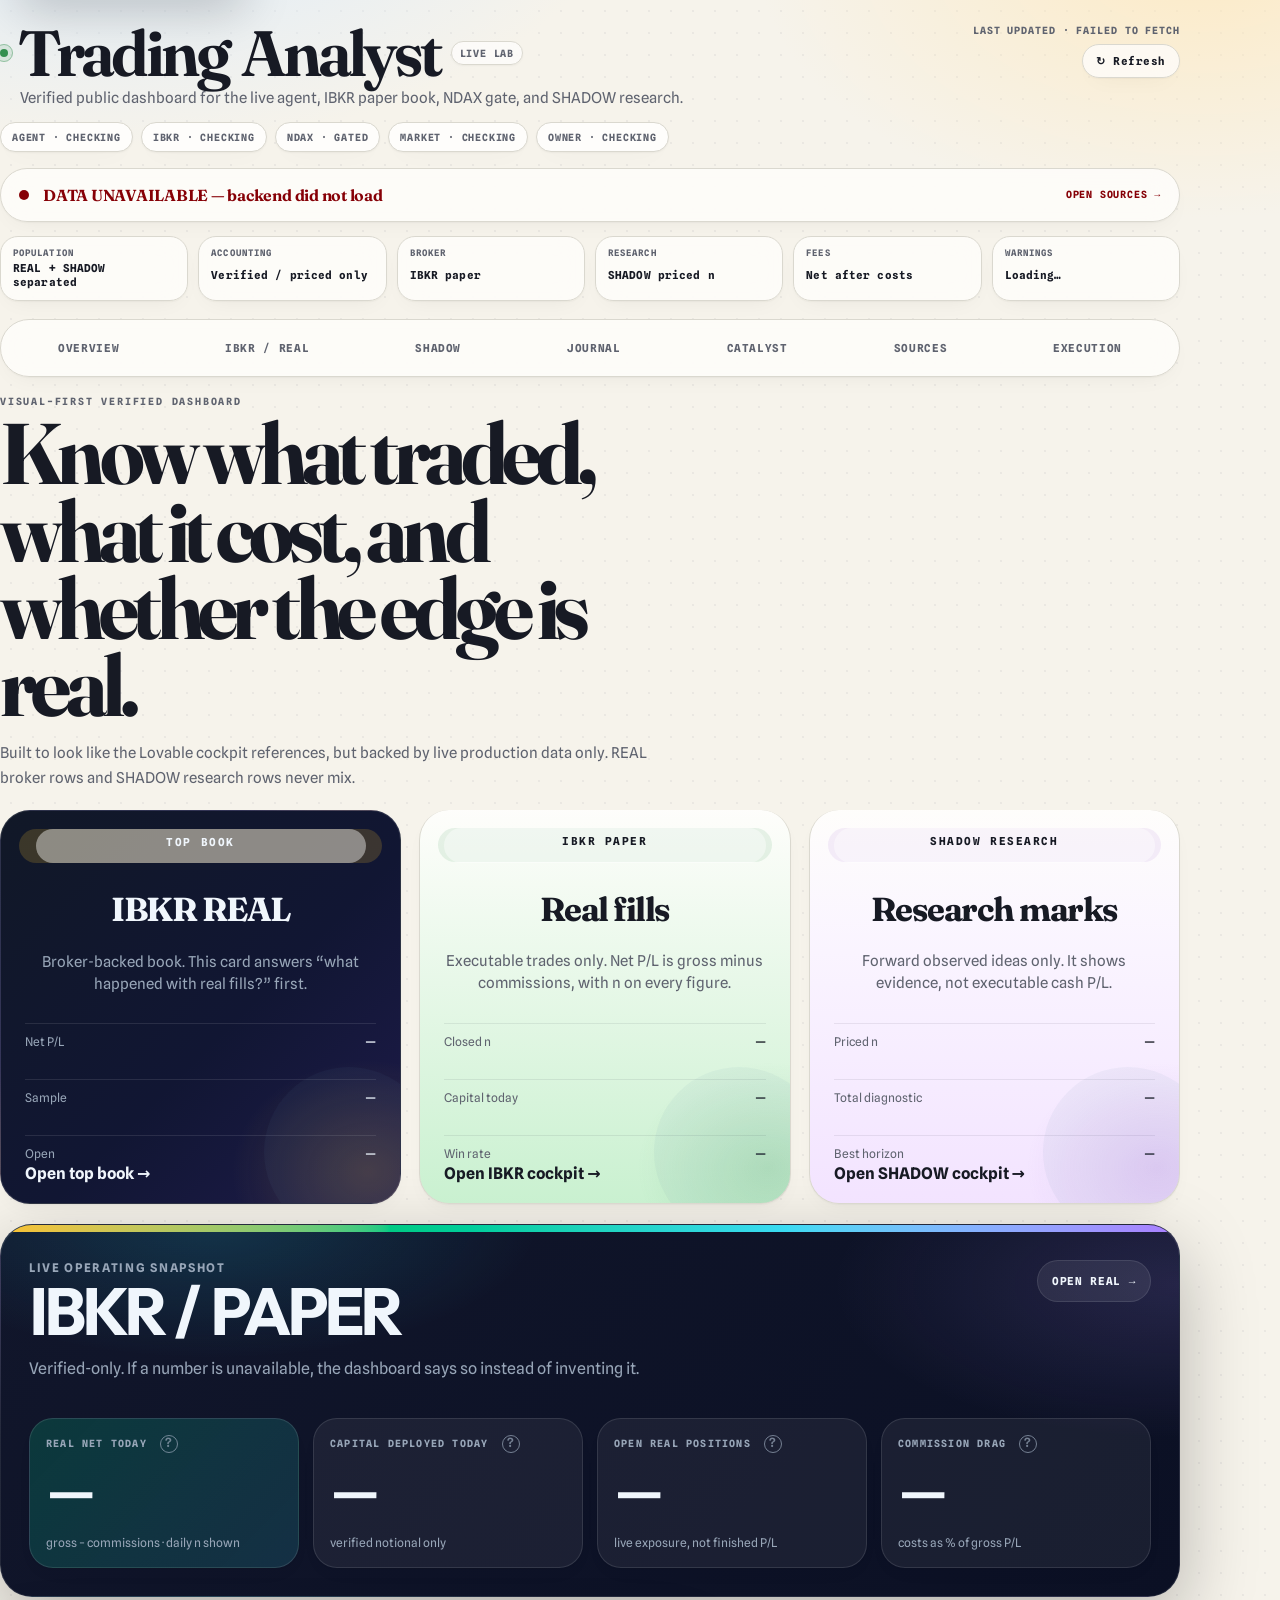
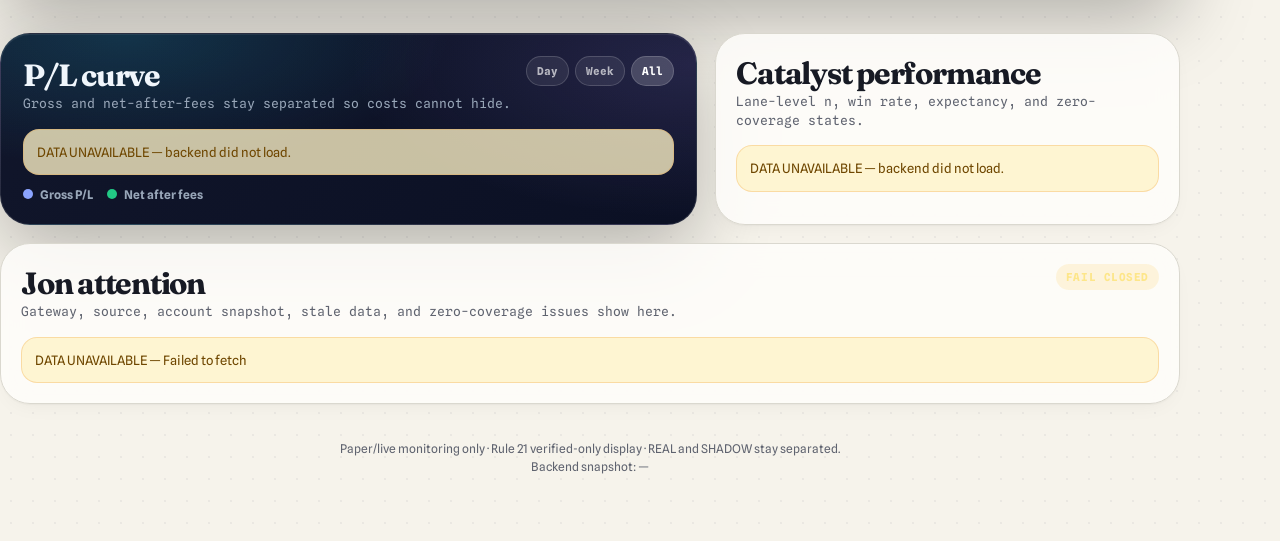
==== commit d8e60ef4: "Simplify dashboard landing page" ====
--- a/index.html
+++ b/index.html
@@ -12,6 +12,14 @@
   <link rel="stylesheet" href="./lovable-exact.css?v=20260723-lovable-dashboard-replica" />
   <style>
     body.overview-page .overview-shell.lovable-landing { padding-top: 22px; }
+    body.overview-page.simple-launch .context-bar,
+    body.overview-page.simple-launch .evidence-grid,
+    body.overview-page.simple-launch .evidence-lanes-panel,
+    body.overview-page.simple-launch .edge-stack-panel,
+    body.overview-page.simple-launch .daily-evidence-panel,
+    body.overview-page.simple-launch .do-dont {
+      display: none !important;
+    }
     .overview-page .skip-link {
       position: fixed; left: 16px; top: 12px; z-index: 9999; transform: translateY(-150%);
       border: 2px solid rgba(15,17,23,.22); border-radius: 999px; background: #fff; color: #0f1117;
@@ -167,7 +175,7 @@
     }
   </style>
 </head>
-<body class="overview-page">
+<body class="overview-page simple-launch">
   <a class="skip-link" href="#main-content">Skip to dashboard content</a>
   <main class="overview-shell lovable-landing" id="main-content">
     <header class="lovable-app-header" aria-label="System header">
@@ -266,7 +274,7 @@
       </article>
     </section>
 
-    <section class="overview-panel light" aria-label="Evidence lanes">
+    <section class="overview-panel light evidence-lanes-panel" aria-label="Evidence lanes">
       <div class="panel-head">
         <div>
           <h2 class="panel-title serif">Three evidence lanes</h2>
@@ -296,7 +304,7 @@
       </div>
     </section>
 
-    <section class="overview-panel light" aria-label="Edge Stack">
+    <section class="overview-panel light edge-stack-panel" aria-label="Edge Stack">
       <div class="panel-head">
         <div>
           <h2 class="panel-title serif">Edge Stack</h2>
@@ -324,7 +332,7 @@
       </div>
     </section>
 
-    <section class="overview-panel light" aria-label="Daily evidence table">
+    <section class="overview-panel light daily-evidence-panel" aria-label="Daily evidence table">
       <div class="panel-head">
         <div>
           <h2 class="panel-title serif">Daily evidence journal</h2>
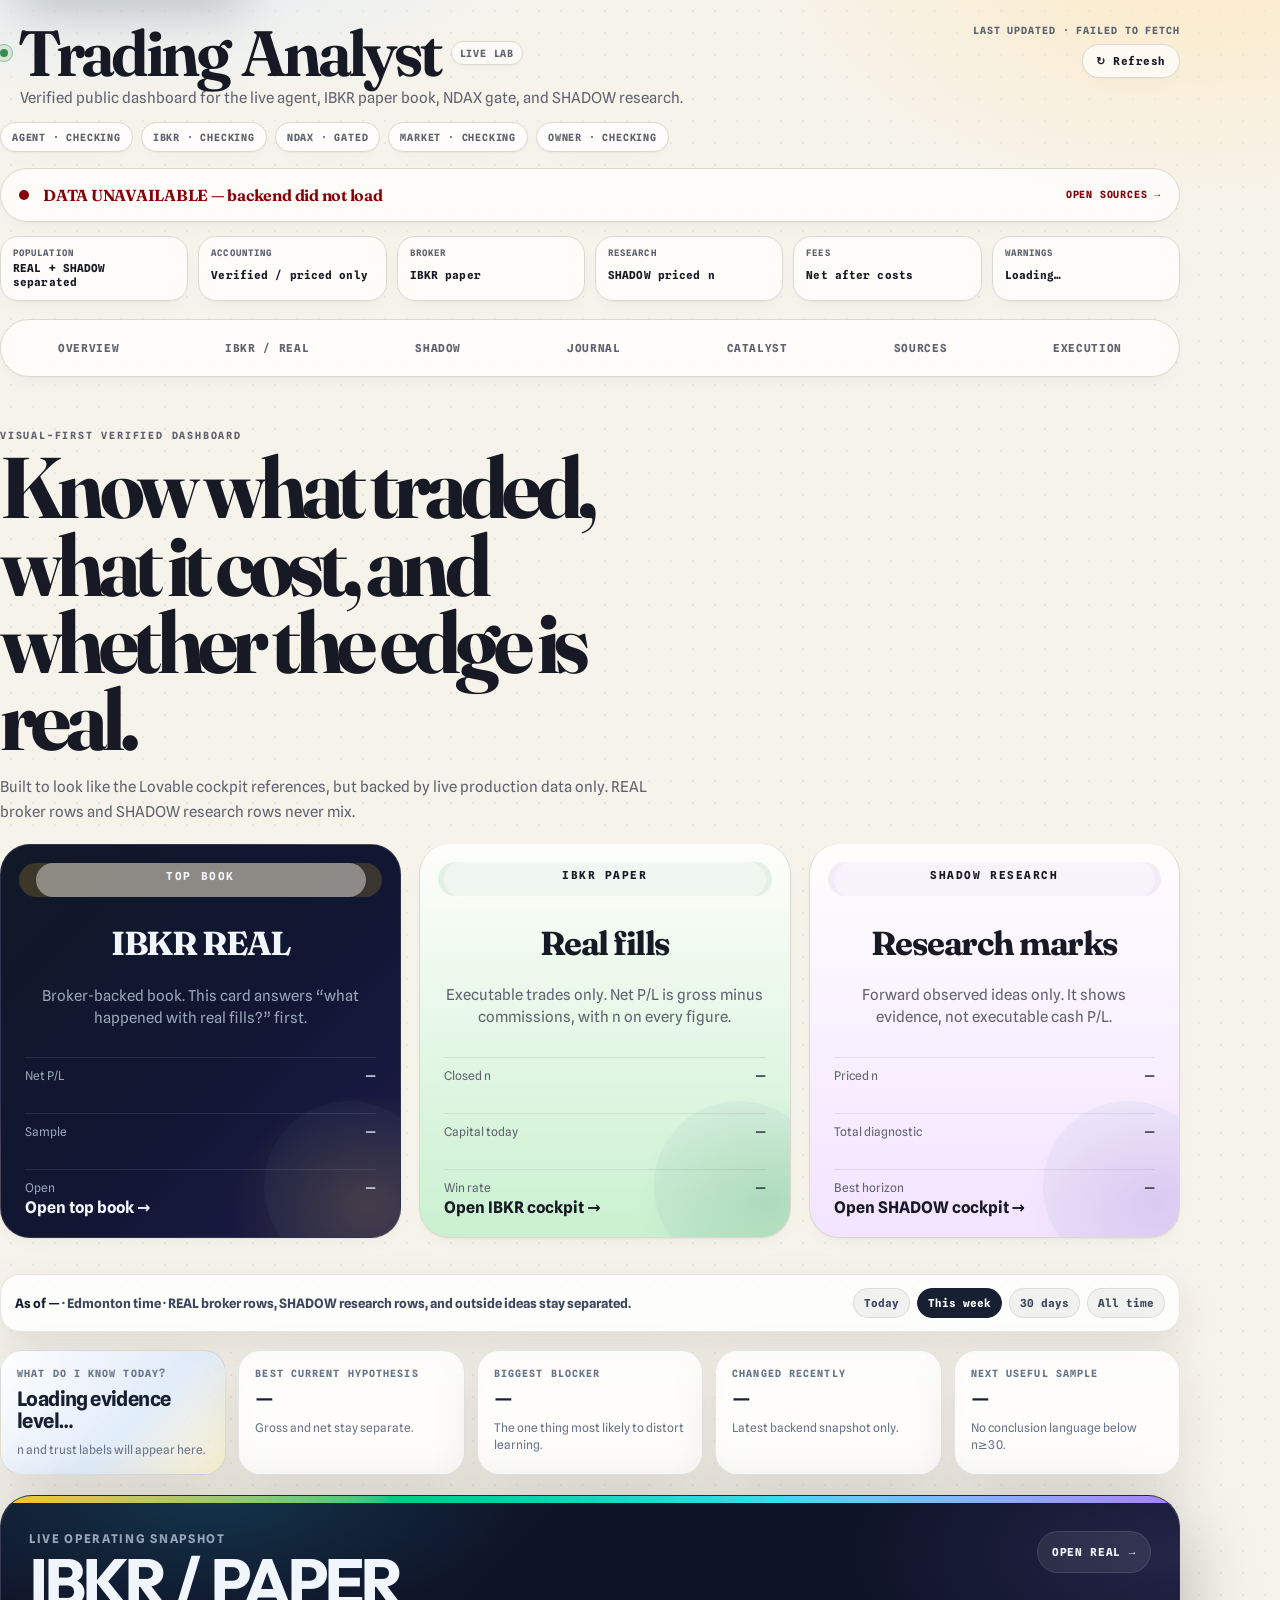
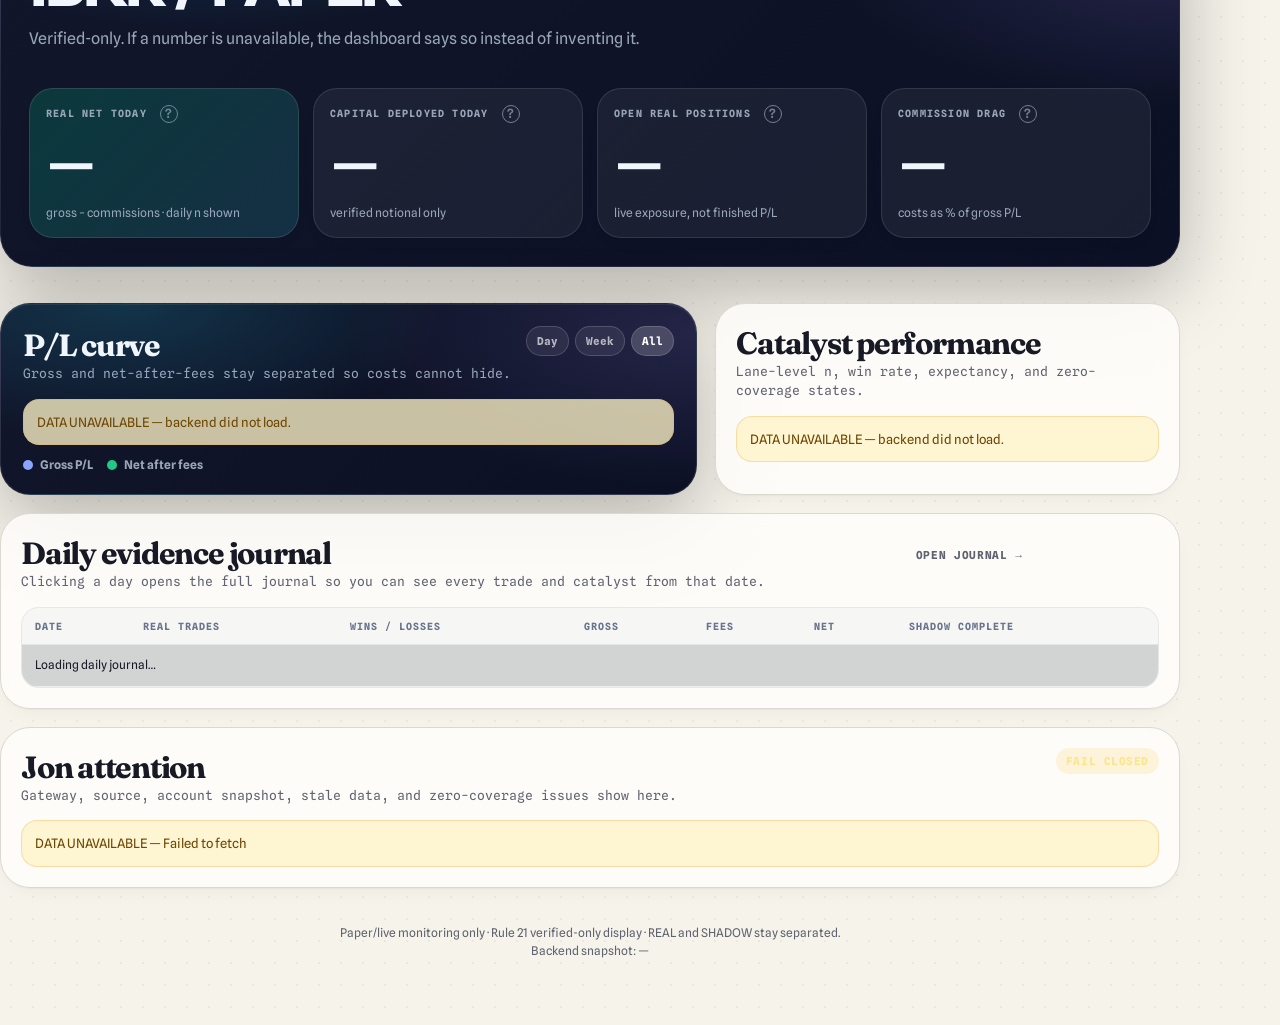
==== commit 69d0f9bc: "Balance dashboard launcher with evidence cockpit" ====
--- a/index.html
+++ b/index.html
@@ -12,14 +12,23 @@
   <link rel="stylesheet" href="./lovable-exact.css?v=20260723-lovable-dashboard-replica" />
   <style>
     body.overview-page .overview-shell.lovable-landing { padding-top: 22px; }
-    body.overview-page.simple-launch .context-bar,
-    body.overview-page.simple-launch .evidence-grid,
+    body.overview-page .overview-shell.lovable-landing {
+      display: flex;
+      flex-direction: column;
+    }
     body.overview-page.simple-launch .evidence-lanes-panel,
     body.overview-page.simple-launch .edge-stack-panel,
-    body.overview-page.simple-launch .daily-evidence-panel,
     body.overview-page.simple-launch .do-dont {
       display: none !important;
     }
+    body.overview-page.simple-launch .launch-cards { order: 7; }
+    body.overview-page.simple-launch .context-bar { order: 8; }
+    body.overview-page.simple-launch .evidence-grid { order: 9; }
+    body.overview-page.simple-launch .lovable-topbook { order: 10; }
+    body.overview-page.simple-launch .below { order: 11; }
+    body.overview-page.simple-launch .daily-evidence-panel { order: 12; }
+    body.overview-page.simple-launch .overview-panel[aria-label="Visible warnings"] { order: 13; }
+    body.overview-page.simple-launch .footer { order: 14; }
     .overview-page .skip-link {
       position: fixed; left: 16px; top: 12px; z-index: 9999; transform: translateY(-150%);
       border: 2px solid rgba(15,17,23,.22); border-radius: 999px; background: #fff; color: #0f1117;
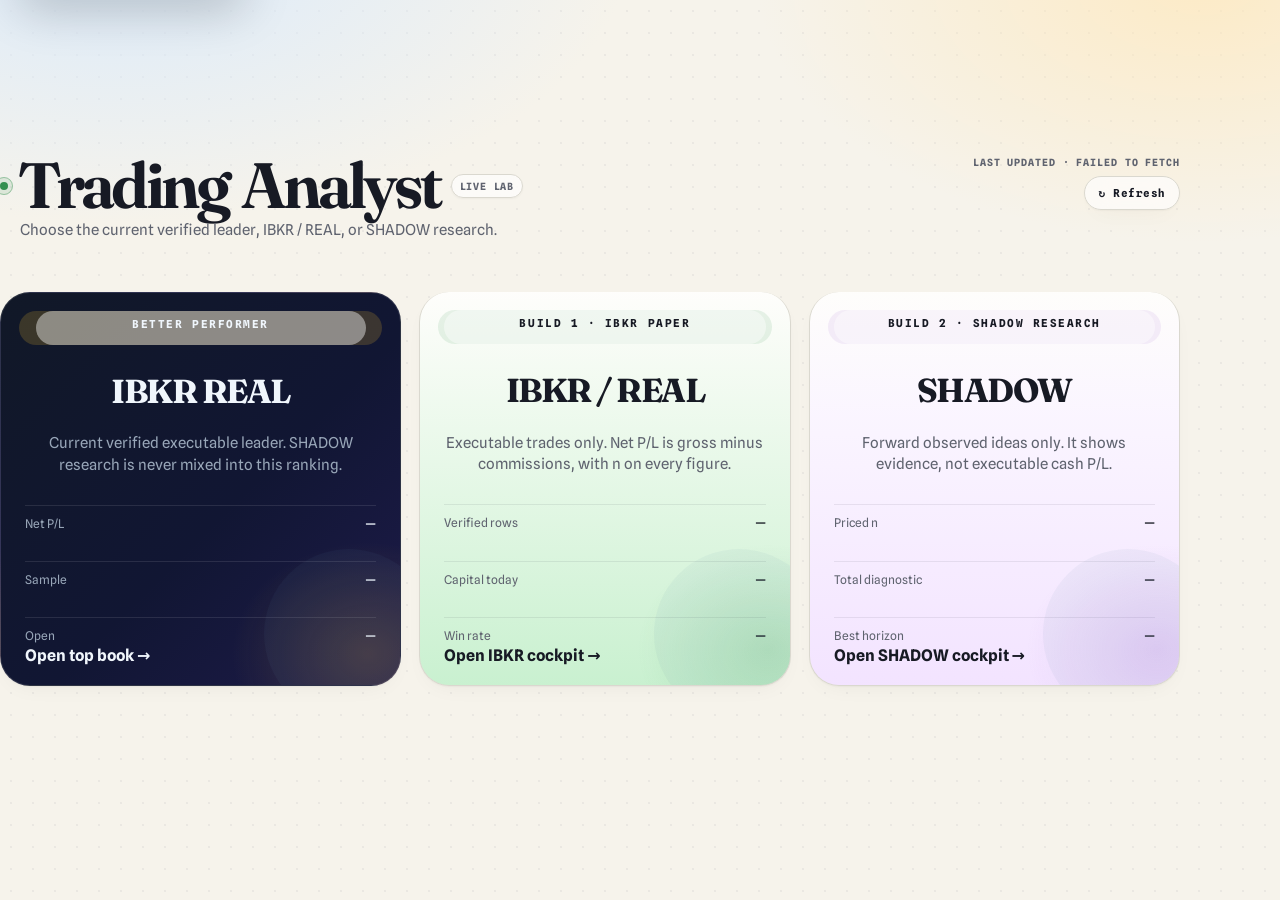
==== commit 31f1a73c: "Restore three-card dashboard launcher" ====
--- a/index.html
+++ b/index.html
@@ -16,19 +16,40 @@
       display: flex;
       flex-direction: column;
     }
+    body.overview-page.simple-launch .attention-pill,
+    body.overview-page.simple-launch .build-state-bar,
+    body.overview-page.simple-launch .tabs,
+    body.overview-page.simple-launch .overview-hero,
+    body.overview-page.simple-launch .context-bar,
+    body.overview-page.simple-launch .evidence-grid,
     body.overview-page.simple-launch .evidence-lanes-panel,
     body.overview-page.simple-launch .edge-stack-panel,
-    body.overview-page.simple-launch .do-dont {
+    body.overview-page.simple-launch .lovable-topbook,
+    body.overview-page.simple-launch .below,
+    body.overview-page.simple-launch .daily-evidence-panel,
+    body.overview-page.simple-launch .overview-panel[aria-label="Visible warnings"],
+    body.overview-page.simple-launch .do-dont,
+    body.overview-page.simple-launch .footer {
       display: none !important;
     }
-    body.overview-page.simple-launch .launch-cards { order: 7; }
-    body.overview-page.simple-launch .context-bar { order: 8; }
-    body.overview-page.simple-launch .evidence-grid { order: 9; }
-    body.overview-page.simple-launch .lovable-topbook { order: 10; }
-    body.overview-page.simple-launch .below { order: 11; }
-    body.overview-page.simple-launch .daily-evidence-panel { order: 12; }
-    body.overview-page.simple-launch .overview-panel[aria-label="Visible warnings"] { order: 13; }
-    body.overview-page.simple-launch .footer { order: 14; }
+    body.overview-page.simple-launch .lovable-landing {
+      min-height: 100vh;
+      justify-content: center;
+    }
+    body.overview-page.simple-launch .lovable-app-header {
+      order: 1;
+      margin-bottom: 30px;
+    }
+    body.overview-page.simple-launch .hero-meta-row {
+      display: none;
+    }
+    body.overview-page.simple-launch .launch-cards {
+      order: 2;
+      margin-top: 0;
+    }
+    body.overview-page.simple-launch .launch-card {
+      min-height: 330px;
+    }
     .overview-page .skip-link {
       position: fixed; left: 16px; top: 12px; z-index: 9999; transform: translateY(-150%);
       border: 2px solid rgba(15,17,23,.22); border-radius: 999px; background: #fff; color: #0f1117;
@@ -194,7 +215,7 @@
           <h1>Trading Analyst</h1>
           <span class="app-version-chip">LIVE LAB</span>
         </div>
-        <p id="modeLine">Verified public dashboard for the live agent, IBKR paper book, NDAX gate, and SHADOW research.</p>
+        <p id="modeLine">Choose the current verified leader, IBKR / REAL, or SHADOW research.</p>
         <div class="hero-meta-row" aria-label="Live system status">
           <span id="agentState">Agent · checking</span>
           <span id="ibkrState">IBKR · checking</span>
@@ -370,27 +391,27 @@
     </section>
 
     <section class="launch-cards" aria-label="Main dashboard cards">
-      <a class="launch-card" href="./real.html" aria-label="Open top performer / IBKR dashboard">
-        <span class="badge">Top book</span>
+      <a class="launch-card" href="./real.html" aria-label="Open current better performer / IBKR dashboard">
+        <span class="badge">Better performer</span>
         <h2 id="topCardTitle">IBKR REAL</h2>
-        <p>Broker-backed book. This card answers “what happened with real fills?” first.</p>
+        <p>Current verified executable leader. SHADOW research is never mixed into this ranking.</p>
         <div class="metric-line"><span>Net P/L</span><strong id="topCardNet">—</strong></div>
         <div class="metric-line"><span>Sample</span><strong id="topCardSample">—</strong></div>
         <div class="metric-line"><span>Open</span><strong id="topCardOpen">—</strong></div>
         <span class="go">Open top book →</span>
       </a>
       <a class="launch-card real" id="realCard" href="./real.html" aria-label="Open IBKR real cockpit">
-        <span class="badge">IBKR paper</span>
-        <h2>Real fills</h2>
+        <span class="badge">Build 1 · IBKR paper</span>
+        <h2>IBKR / REAL</h2>
         <p>Executable trades only. Net P/L is gross minus commissions, with n on every figure.</p>
-        <div class="metric-line"><span>Closed n</span><strong id="realClosed">—</strong></div>
+        <div class="metric-line"><span>Verified rows</span><strong id="realClosed">—</strong></div>
         <div class="metric-line"><span>Capital today</span><strong id="realDeployed">—</strong></div>
         <div class="metric-line"><span>Win rate</span><strong id="realWin">—</strong></div>
         <span class="go">Open IBKR cockpit →</span>
       </a>
       <a class="launch-card shadow" id="shadowCard" href="./shadow.html" aria-label="Open Shadow research cockpit">
-        <span class="badge">Shadow research</span>
-        <h2>Research marks</h2>
+        <span class="badge">Build 2 · Shadow research</span>
+        <h2>SHADOW</h2>
         <p>Forward observed ideas only. It shows evidence, not executable cash P/L.</p>
         <div class="metric-line"><span>Priced n</span><strong id="shadowPriced">—</strong></div>
         <div class="metric-line"><span>Total diagnostic</span><strong id="shadowRows">—</strong></div>
@@ -719,9 +740,10 @@
       $("knowEvidence").textContent = level;
       $("knowEvidenceSub").innerHTML = `REAL closed n=${num(realN)} · SHADOW priced n=${num(shadowN)} · no conclusion until source/cost/robustness checks pass.`;
 
+      const targetAccount = "$10k / ~$2.5k-position frame";
       if (Number(real.gross_pnl || 0) > 0 && Number(real.net_pnl || 0) <= 0) {
         $("knowHypothesis").textContent = "Gross drift exists, net edge does not";
-        $("knowHypothesisSub").textContent = `${money(real.gross_pnl)} gross became ${money(real.net_pnl)} net after ${money(real.commissions)} commissions.`;
+        $("knowHypothesisSub").textContent = `${money(real.gross_pnl)} gross became ${money(real.net_pnl)} net after ${money(real.commissions)} commissions; this does not survive the ${targetAccount} yet.`;
       } else if (best && best.ret > 0) {
         $("knowHypothesis").textContent = `${best.horizon} SHADOW drift is positive`;
         $("knowHypothesisSub").textContent = `${pct3(best.ret)} direction-adjusted · horizon n=${num(best.n)} · research only.`;
@@ -738,7 +760,7 @@
         $("knowBlockerSub").textContent = `${num(missingCost)} closed rows excluded or weakened until commissions are complete.`;
       } else if (Number(real.commissions || 0) > Math.abs(Number(real.gross_pnl || 0))) {
         $("knowBlocker").textContent = "Commission drag bigger than gross";
-        $("knowBlockerSub").textContent = `${costDragText(real.gross_pnl, real.commissions)}: wins need larger gross move or lower cost path.`;
+        $("knowBlockerSub").textContent = `${costDragText(real.gross_pnl, real.commissions)} at broker-confirmed size: wins need larger gross move or lower cost path before the $10k test matters.`;
       } else {
         $("knowBlocker").textContent = warnings[0] ? "Visible data-quality warning" : "Sample + robustness";
         $("knowBlockerSub").textContent = warnings[0] || "Need out-of-sample proof and source-clock audit before conclusion.";
@@ -752,7 +774,7 @@
 
       const nextNeeded = Math.max(0, 30 - Math.min(realN || 0, 30));
       $("knowSample").textContent = nextNeeded ? `${num(nextNeeded)} more clean REAL closes to n=30` : "Segment drilldown needed";
-      $("knowSampleSub").textContent = "Then split by catalyst, direction, session, exit reason, and cost survival.";
+      $("knowSampleSub").textContent = "Then split by catalyst, direction, session, exit reason, and $10k / ~$2.5k cost survival.";
 
       $("laneRealStats").innerHTML = `
         <div><span>Closed / open</span><strong>${num(realN)} / ${num(real.open_n)}</strong></div>
@@ -859,7 +881,7 @@
 
         $("generatedAt").textContent = when(data.generated_at);
         $("backendSource").textContent = `${data.source || "live backend"} · ${data.schema_version || "schema unknown"}`;
-        $("modeLine").textContent = `${real.venue || "IBKR/PAPER"} · ${real.data_quality_status || "status unknown"} · Rule 21 verified-only display`;
+        $("modeLine").textContent = `Choose a dashboard · ${real.venue || "IBKR/PAPER"} ${real.data_quality_status || "status unknown"} · Rule 21 verified-only`;
         const realFresh = freshness(real.source_updated_at, data.generated_at, 20);
         const shadowFresh = freshness(shadow.source_updated_at, data.generated_at, 45);
         $("agentState").innerHTML = `Agent · ${statusChip(realFresh)}`;
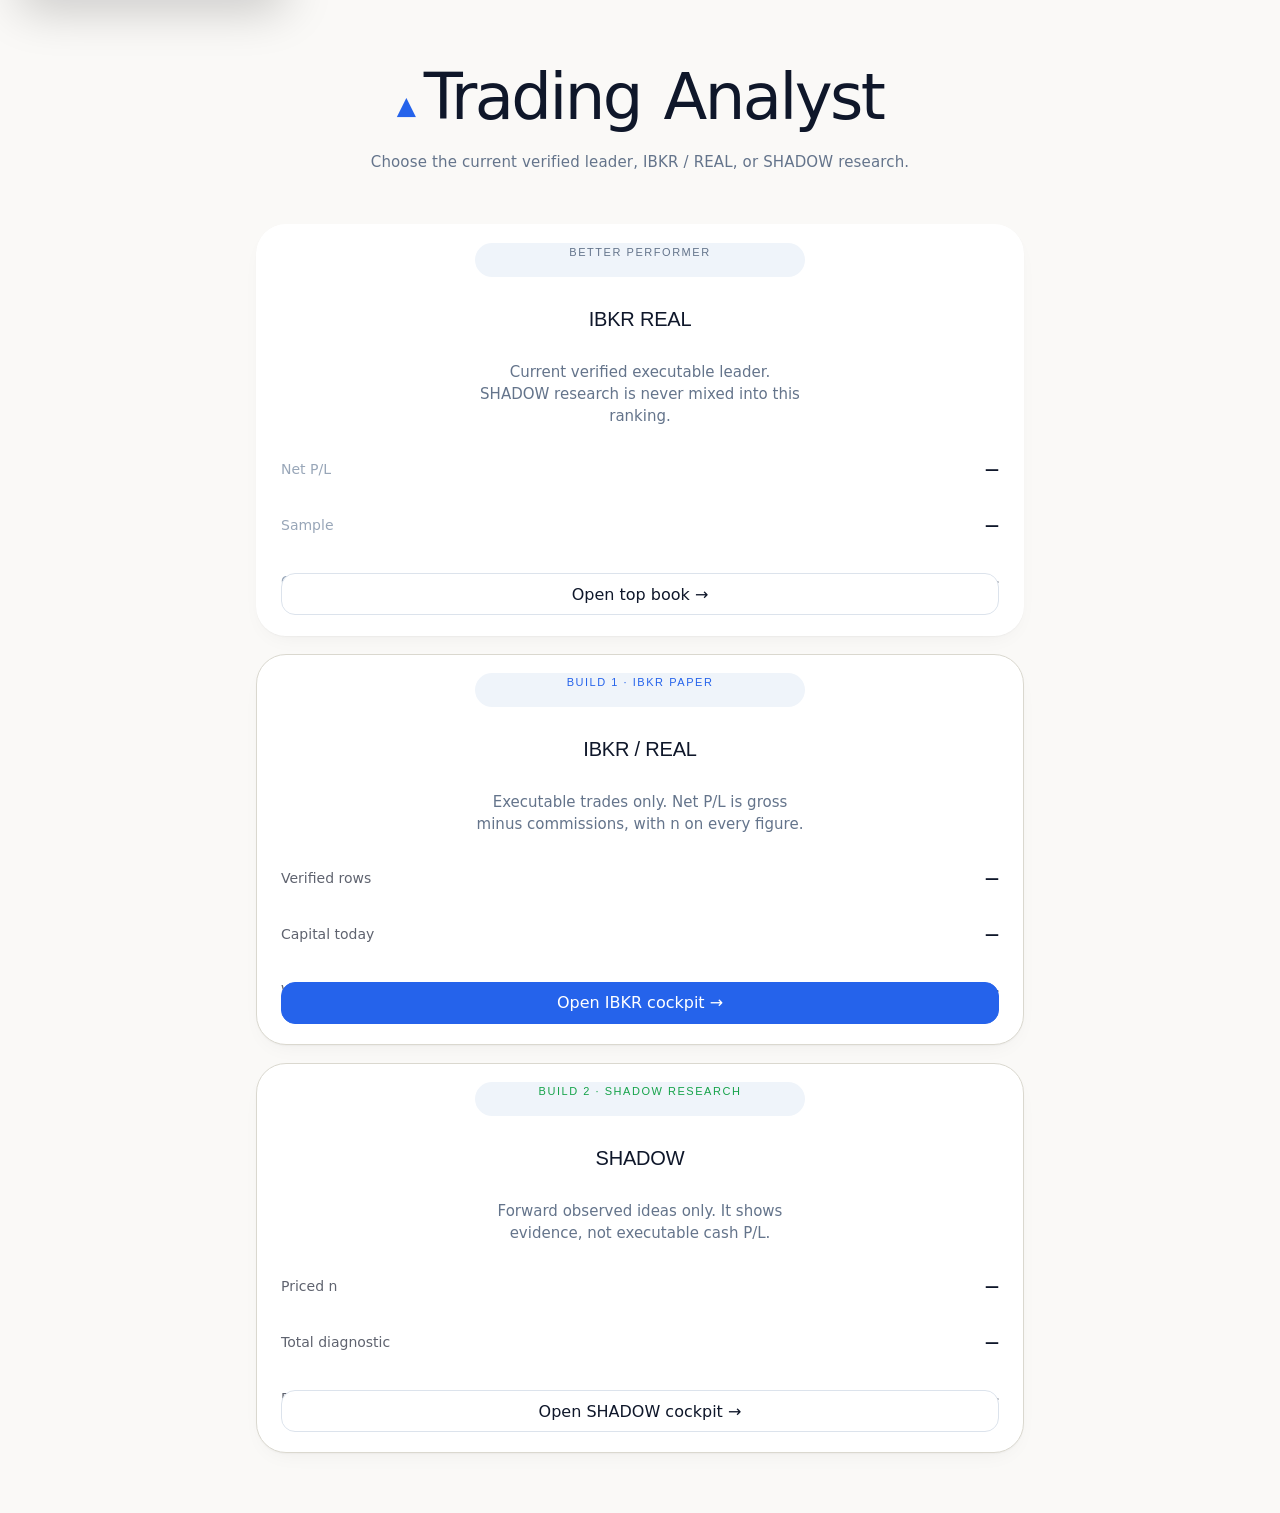
==== commit 2615005e: "Match Lovable dashboard scale" ====
--- a/index.html
+++ b/index.html
@@ -10,6 +10,7 @@
   <link href="https://fonts.googleapis.com/css2?family=Fraunces:wght@500;600;700&family=Spline+Sans:wght@400;500;600;700;800&family=Spline+Sans+Mono:wght@500;600;700;800&family=Outfit:wght@600;700;800;900&display=swap" rel="stylesheet" />
   <link rel="stylesheet" href="./cockpit.css?v=20260723-accessibility-pass" />
   <link rel="stylesheet" href="./lovable-exact.css?v=20260723-lovable-dashboard-replica" />
+  <link rel="stylesheet" href="./compact-exact.css?v=20260729-lovable-parity" />
   <style>
     body.overview-page .overview-shell.lovable-landing { padding-top: 22px; }
     body.overview-page .overview-shell.lovable-landing {
@@ -205,7 +206,7 @@
     }
   </style>
 </head>
-<body class="overview-page simple-launch">
+<body class="overview-page simple-launch lovable-compact">
   <a class="skip-link" href="#main-content">Skip to dashboard content</a>
   <main class="overview-shell lovable-landing" id="main-content">
     <header class="lovable-app-header" aria-label="System header">
--- a/compact-exact.css
+++ b/compact-exact.css
@@ -0,0 +1,646 @@
+/* Compact Lovable parity layer.
+   Visible block count, copy density, and page height must not exceed the
+   original Lovable references. Existing hidden DOM remains only as a data sink. */
+
+* { box-sizing: border-box; }
+
+body.lovable-compact {
+  margin: 0;
+  min-height: 100vh;
+}
+
+body.lovable-compact .compact-hide {
+  display: none !important;
+}
+
+/* -------------------------------------------------------------------------- */
+/* Main launcher — QuantPulse Landing                                         */
+/* -------------------------------------------------------------------------- */
+
+body.overview-page.lovable-compact {
+  background: #faf9f7;
+  color: #0f172a;
+  font-family: Inter, ui-sans-serif, system-ui, -apple-system, BlinkMacSystemFont, "Segoe UI", sans-serif;
+}
+
+body.overview-page.lovable-compact .overview-shell.lovable-landing {
+  width: min(768px, calc(100% - 32px)) !important;
+  max-width: 768px !important;
+  min-height: 100vh;
+  margin: 0 auto;
+  padding: 62px 0 42px;
+  justify-content: flex-start;
+}
+
+body.overview-page.lovable-compact .lovable-app-header {
+  display: block;
+  margin: 0 0 38px;
+  padding: 0;
+  border: 0;
+  background: transparent;
+  box-shadow: none;
+  text-align: center;
+  color: #0f172a;
+}
+
+body.overview-page.lovable-compact .app-title-line {
+  justify-content: center;
+  gap: 8px;
+}
+
+body.overview-page.lovable-compact .live-dot,
+body.overview-page.lovable-compact .app-version-chip,
+body.overview-page.lovable-compact .app-header-actions {
+  display: none !important;
+}
+
+body.overview-page.lovable-compact .lovable-app-header h1 {
+  margin: 0;
+  color: #0f172a;
+  font: 500 40px/1.1 Inter, ui-sans-serif, system-ui, sans-serif;
+  letter-spacing: -.04em;
+}
+
+body.overview-page.lovable-compact .lovable-app-header h1::before {
+  content: "▲ ";
+  color: #2563eb;
+  font-size: 25px;
+  vertical-align: 5px;
+}
+
+body.overview-page.lovable-compact #modeLine {
+  margin: 20px 0 0;
+  color: #64748b;
+  font-size: 17px;
+  letter-spacing: .01em;
+}
+
+body.overview-page.lovable-compact .launch-cards {
+  display: grid !important;
+  grid-template-columns: 1fr !important;
+  gap: 38px;
+  width: 100% !important;
+  max-width: 768px !important;
+}
+
+body.overview-page.lovable-compact .launch-card {
+  min-height: 0;
+  padding: 25px 24px;
+  border: 1px solid #eef1f5;
+  border-radius: 18px;
+  background: #fff !important;
+  color: #0f172a !important;
+  box-shadow: 0 8px 20px rgba(15, 23, 42, .10);
+  transform: none !important;
+}
+
+body.overview-page.lovable-compact .launch-card:first-child {
+  min-height: 230px !important;
+}
+
+body.overview-page.lovable-compact .launch-card.real,
+body.overview-page.lovable-compact .launch-card.shadow {
+  min-height: 280px !important;
+}
+
+body.overview-page.lovable-compact .launch-card::before,
+body.overview-page.lovable-compact .launch-card::after {
+  display: none !important;
+}
+
+body.overview-page.lovable-compact .launch-card .badge {
+  display: inline-flex;
+  width: auto;
+  padding: 4px 9px;
+  border: 0;
+  background: #eff4fa !important;
+  color: #64748b !important;
+  font: 500 11px/1 Inter, sans-serif;
+  letter-spacing: .03em;
+}
+
+body.overview-page.lovable-compact .launch-card.real .badge { color: #2563eb !important; }
+body.overview-page.lovable-compact .launch-card.shadow .badge { color: #16a34a !important; }
+
+body.overview-page.lovable-compact .launch-card h2 {
+  margin: 10px 0 4px;
+  color: #0f172a !important;
+  font: 500 20px/1.25 Inter, sans-serif !important;
+  letter-spacing: -.01em;
+}
+
+body.overview-page.lovable-compact .launch-card p {
+  margin: 0 0 18px;
+  color: #64748b !important;
+  font-size: 13px;
+  line-height: 1.45;
+}
+
+body.overview-page.lovable-compact .launch-card .metric-line {
+  min-height: 28px;
+  padding: 6px 0;
+  border: 0;
+  color: #64748b !important;
+  font-size: 14px;
+}
+
+body.overview-page.lovable-compact .launch-card .metric-line strong {
+  color: #0f172a !important;
+  font-weight: 600;
+}
+
+body.overview-page.lovable-compact .launch-card .go {
+  display: flex;
+  align-items: center;
+  justify-content: center;
+  min-height: 42px;
+  margin-top: 14px;
+  border: 1px solid #dce3ec;
+  border-radius: 14px;
+  background: #fff;
+  color: #0f172a !important;
+  font-size: 15px;
+  font-weight: 500;
+}
+
+body.overview-page.lovable-compact .launch-card.real .go {
+  border-color: #2563eb;
+  background: #2563eb;
+  color: #fff !important;
+}
+
+/* -------------------------------------------------------------------------- */
+/* REAL / IBKR — Trade Compass                                                 */
+/* -------------------------------------------------------------------------- */
+
+body.real-theme.lovable-compact {
+  background:
+    radial-gradient(circle at 88% 15%, rgba(52, 40, 133, .18), transparent 28rem),
+    #0b1022;
+  color: #f8fafc;
+  font-family: Inter, ui-sans-serif, system-ui, sans-serif;
+}
+
+body.real-theme.lovable-compact .shell {
+  width: auto;
+  max-width: none;
+  min-height: 100vh;
+  margin: 0 0 0 248px;
+  padding: 24px 24px 44px 16px;
+}
+
+body.real-theme.lovable-compact .backlink {
+  position: fixed;
+  z-index: 10;
+  left: 16px;
+  top: 16px;
+  display: flex;
+  width: 208px;
+  min-height: 84px;
+  padding: 18px;
+  border: 1px solid rgba(148, 163, 184, .26);
+  border-radius: 18px;
+  background: linear-gradient(145deg, rgba(45, 56, 94, .78), rgba(17, 25, 52, .95));
+  color: #f8fafc;
+  box-shadow: none;
+  font-size: 14px;
+  font-weight: 700;
+  line-height: 1.35;
+  text-decoration: none;
+}
+
+body.real-theme.lovable-compact .backlink small {
+  display: block;
+  color: #94a3b8;
+  font: 500 10px/1.5 ui-monospace, SFMono-Regular, Menlo, monospace;
+  letter-spacing: .15em;
+}
+
+body.real-theme.lovable-compact .app-nav {
+  position: fixed;
+  z-index: 10;
+  left: 16px;
+  top: 116px;
+  display: block;
+  width: 208px;
+  padding: 9px;
+  border: 1px solid rgba(148, 163, 184, .24);
+  border-radius: 18px;
+  background: rgba(33, 43, 77, .72);
+}
+
+body.real-theme.lovable-compact .app-nav a {
+  display: block;
+  width: 100%;
+  padding: 12px 14px;
+  border-radius: 12px;
+  color: #e2e8f0;
+  text-align: left;
+  text-decoration: none;
+}
+
+body.real-theme.lovable-compact .topbar,
+body.real-theme.lovable-compact .panel,
+body.real-theme.lovable-compact .account-snapshot {
+  border: 1px solid rgba(148, 163, 184, .22);
+  border-radius: 18px;
+  background: linear-gradient(135deg, rgba(35, 46, 82, .92), rgba(34, 31, 103, .78));
+  box-shadow: none;
+}
+
+body.real-theme.lovable-compact .topbar {
+  min-height: 100px;
+  margin: 0 0 24px;
+  padding: 20px;
+}
+
+body.real-theme.lovable-compact .topbar h1 {
+  margin: 10px 0 0;
+  font: 700 18px/1.2 Inter, sans-serif;
+}
+
+body.real-theme.lovable-compact .topbar .subtitle {
+  display: none;
+}
+
+body.real-theme.lovable-compact .status-pill {
+  padding: 10px 14px;
+  border: 1px solid rgba(124, 92, 255, .32);
+  border-radius: 999px;
+  background: rgba(62, 48, 139, .35);
+  color: #22d3a3;
+}
+
+body.real-theme.lovable-compact .hero-strip {
+  display: grid;
+  grid-template-columns: repeat(4, minmax(0, 1fr));
+  gap: 12px;
+  margin: 0 0 24px;
+  padding: 68px 20px 20px;
+  position: relative;
+  border: 1px solid rgba(148, 163, 184, .22);
+  border-radius: 18px;
+  background: linear-gradient(135deg, rgba(35, 46, 82, .92), rgba(34, 31, 103, .78));
+}
+
+body.real-theme.lovable-compact .hero-strip::before {
+  content: "Closed Trades Snapshot";
+  position: absolute;
+  left: 20px;
+  top: 20px;
+  color: #f8fafc;
+  font-size: 14px;
+  font-weight: 700;
+}
+
+body.real-theme.lovable-compact .hero-card,
+body.real-theme.lovable-compact #real-metrics > * ,
+body.real-theme.lovable-compact .account-cell {
+  min-height: 64px;
+  padding: 11px;
+  border: 1px solid rgba(148, 163, 184, .18);
+  border-radius: 16px;
+  background: linear-gradient(135deg, rgba(79, 91, 130, .42), rgba(49, 44, 116, .48));
+}
+
+body.real-theme.lovable-compact .hero-card .metric-value {
+  margin-top: 4px;
+  font-size: 16px;
+}
+
+body.real-theme.lovable-compact .hero-card .metric-sub {
+  font-size: 9px;
+}
+
+body.real-theme.lovable-compact .account-snapshot {
+  margin-bottom: 24px;
+  padding: 20px;
+}
+
+body.real-theme.lovable-compact .account-snapshot h2 {
+  margin: 0;
+  font-size: 14px;
+}
+
+body.real-theme.lovable-compact .account-note {
+  margin: 5px 0 12px;
+  color: #94a3b8;
+  font-size: 11px;
+}
+
+body.real-theme.lovable-compact .account-grid {
+  display: grid;
+  grid-template-columns: repeat(4, minmax(0, 1fr));
+  gap: 12px;
+}
+
+body.real-theme.lovable-compact .account-cell span {
+  display: block;
+  color: #94a3b8;
+  font: 500 9px/1.3 ui-monospace, SFMono-Regular, Menlo, monospace;
+  letter-spacing: .08em;
+  text-transform: uppercase;
+}
+
+body.real-theme.lovable-compact .account-cell strong {
+  display: block;
+  margin-top: 5px;
+  color: #e2e8f0;
+  font: 600 14px/1.2 ui-monospace, SFMono-Regular, Menlo, monospace;
+}
+
+body.real-theme.lovable-compact .compact-execution {
+  margin-bottom: 24px;
+  padding: 0;
+  border: 0;
+  background: transparent;
+}
+
+body.real-theme.lovable-compact .compact-execution .panel-header {
+  display: none;
+}
+
+body.real-theme.lovable-compact #real-metrics {
+  display: grid;
+  grid-template-columns: repeat(5, minmax(0, 1fr));
+  gap: 14px;
+}
+
+body.real-theme.lovable-compact #real-metrics > :nth-child(n+6) {
+  display: none;
+}
+
+body.real-theme.lovable-compact #real-metrics .metric {
+  min-height: 210px;
+  align-content: start;
+}
+
+body.real-theme.lovable-compact .compact-chart-row {
+  display: grid;
+  grid-template-columns: minmax(0, 2fr) minmax(360px, 1fr);
+  gap: 24px;
+}
+
+body.real-theme.lovable-compact .compact-chart-row .panel {
+  min-height: 370px;
+}
+
+body.real-theme.lovable-compact .compact-chart-row .chart-wrap {
+  min-height: 300px;
+}
+
+body.real-theme.lovable-compact .footer {
+  display: none;
+}
+
+/* -------------------------------------------------------------------------- */
+/* SHADOW — Calm Trader View                                                   */
+/* -------------------------------------------------------------------------- */
+
+body.shadow-theme.lovable-compact {
+  background-color: #f7f5ef !important;
+  background-image: radial-gradient(rgba(82, 74, 63, .13) .75px, transparent .75px) !important;
+  background-size: 14px 14px;
+  color: #171923 !important;
+  font-family: "Spline Sans", Inter, ui-sans-serif, system-ui, sans-serif;
+}
+
+body.shadow-theme.lovable-compact .shell {
+  width: min(1056px, calc(100% - 32px));
+  max-width: 1056px;
+  margin: 0 auto;
+  padding: 24px 0 36px;
+}
+
+body.shadow-theme.lovable-compact .backlink {
+  display: none;
+}
+
+body.shadow-theme.lovable-compact .topbar {
+  min-height: 70px;
+  margin: 0;
+  padding: 0;
+  border: 0 !important;
+  background: transparent !important;
+  box-shadow: none !important;
+}
+
+body.shadow-theme.lovable-compact .topbar h1 {
+  margin: 0;
+  font: 600 38px/1.1 Fraunces, Georgia, serif;
+  letter-spacing: -.03em;
+  color: #171923 !important;
+}
+
+body.shadow-theme.lovable-compact .topbar .eyebrow {
+  display: none;
+}
+
+body.shadow-theme.lovable-compact .topbar .subtitle {
+  margin: 6px 0 0;
+  color: #596174 !important;
+  font-size: 14px;
+}
+
+body.shadow-theme.lovable-compact .status-pill {
+  border: 0 !important;
+  background: transparent !important;
+  color: #5f6776 !important;
+  font: 600 10px/1.4 "Spline Sans Mono", monospace;
+  text-transform: uppercase;
+}
+
+body.shadow-theme.lovable-compact .app-nav {
+  display: grid;
+  grid-template-columns: repeat(5, minmax(0, 1fr));
+  gap: 0;
+  margin: 24px 0;
+  padding: 7px;
+  border: 1px solid #ddd8cf !important;
+  border-radius: 24px;
+  background: #fff !important;
+  box-shadow: 0 6px 14px rgba(37, 31, 25, .08) !important;
+}
+
+body.shadow-theme.lovable-compact .app-nav a {
+  padding: 11px 8px;
+  border-radius: 17px;
+  color: #5d6370 !important;
+  font: 600 10px/1 "Spline Sans Mono", monospace;
+  letter-spacing: .06em;
+  text-align: center;
+  text-transform: uppercase;
+}
+
+body.shadow-theme.lovable-compact .app-nav a.active {
+  background: #181b23 !important;
+  color: #fff !important;
+}
+
+body.shadow-theme.lovable-compact .research-banner {
+  min-height: 42px;
+  margin: 16px 0;
+  padding: 11px 16px;
+  border: 1px solid #f1c56a !important;
+  border-radius: 22px;
+  background: #ffe6b1 !important;
+  color: #63461b !important;
+  font-size: 12px;
+}
+
+body.shadow-theme.lovable-compact .shadow-summary-hero {
+  margin: 24px 0;
+  padding: 20px;
+  border: 1px solid #ded9cf !important;
+  border-radius: 22px;
+  background: #fff !important;
+  box-shadow: 0 6px 14px rgba(37, 31, 25, .08) !important;
+  text-align: center;
+}
+
+body.shadow-theme.lovable-compact .shadow-summary-hero small {
+  color: #68707d;
+  font: 600 10px/1 "Spline Sans Mono", monospace;
+  letter-spacing: .18em;
+  text-transform: uppercase;
+}
+
+body.shadow-theme.lovable-compact .shadow-summary-hero h2 {
+  margin: 12px 0 4px;
+  font: 600 38px/1.08 Fraunces, Georgia, serif;
+  color: #171923 !important;
+}
+
+body.shadow-theme.lovable-compact .shadow-summary-hero p {
+  margin: 0;
+  color: #68707d;
+  font-size: 14px;
+}
+
+body.shadow-theme.lovable-compact .hero-strip,
+body.shadow-theme.lovable-compact .panel {
+  border: 1px solid #ded9cf !important;
+  border-radius: 22px;
+  background: #fff !important;
+  box-shadow: 0 6px 14px rgba(37, 31, 25, .08) !important;
+}
+
+body.shadow-theme.lovable-compact .hero-strip {
+  grid-template-columns: repeat(4, minmax(0, 1fr));
+  gap: 12px;
+  margin: 0 0 24px;
+  padding: 20px;
+}
+
+body.shadow-theme.lovable-compact .hero-card,
+body.shadow-theme.lovable-compact #real-metrics > * {
+  min-height: 74px;
+  padding: 12px;
+  border: 1px solid #ddd8cf !important;
+  border-radius: 18px;
+  background: #fbfaf7 !important;
+  color: #171923 !important;
+}
+
+body.shadow-theme.lovable-compact .panel-title,
+body.shadow-theme.lovable-compact .metric-value,
+body.shadow-theme.lovable-compact .ladder-top strong,
+body.shadow-theme.lovable-compact .rc-name {
+  color: #171923 !important;
+}
+
+body.shadow-theme.lovable-compact .metric-label,
+body.shadow-theme.lovable-compact .metric-sub,
+body.shadow-theme.lovable-compact .small,
+body.shadow-theme.lovable-compact .ladder-card,
+body.shadow-theme.lovable-compact .rc-meta {
+  color: #68707d !important;
+}
+
+body.shadow-theme.lovable-compact .badge {
+  border-color: #ddd8cf !important;
+  background: #f1eee7 !important;
+  color: #5d6370 !important;
+}
+
+body.shadow-theme.lovable-compact .compact-shadow-metrics {
+  margin-bottom: 24px;
+}
+
+body.shadow-theme.lovable-compact #real-metrics {
+  display: grid;
+  grid-template-columns: repeat(6, minmax(0, 1fr));
+  gap: 10px;
+}
+
+body.shadow-theme.lovable-compact #real-metrics .metric {
+  min-height: 74px;
+}
+
+body.shadow-theme.lovable-compact .compact-shadow-grid {
+  display: grid;
+  grid-template-columns: 1fr 1fr;
+  gap: 24px;
+}
+
+body.shadow-theme.lovable-compact .compact-shadow-grid .panel {
+  min-height: 290px;
+}
+
+body.shadow-theme.lovable-compact .compact-shadow-grid .ladder {
+  display: grid;
+  gap: 8px;
+}
+
+body.shadow-theme.lovable-compact .footer {
+  display: none;
+}
+
+@media (max-width: 1100px) {
+  body.real-theme.lovable-compact .shell {
+    margin-left: 0;
+    padding: 16px;
+  }
+  body.real-theme.lovable-compact .backlink,
+  body.real-theme.lovable-compact .app-nav {
+    position: static;
+    width: 100%;
+    margin-bottom: 14px;
+  }
+  body.real-theme.lovable-compact .app-nav {
+    display: flex;
+  }
+}
+
+@media (max-width: 760px) {
+  body.overview-page.lovable-compact .overview-shell.lovable-landing {
+    padding-top: 32px;
+  }
+  body.overview-page.lovable-compact .lovable-app-header h1 {
+    font-size: 32px;
+  }
+  body.real-theme.lovable-compact .hero-strip,
+  body.real-theme.lovable-compact .account-grid,
+  body.real-theme.lovable-compact #real-metrics,
+  body.real-theme.lovable-compact .compact-chart-row,
+  body.shadow-theme.lovable-compact .hero-strip,
+  body.shadow-theme.lovable-compact #real-metrics,
+  body.shadow-theme.lovable-compact .compact-shadow-grid {
+    grid-template-columns: 1fr 1fr;
+  }
+  body.shadow-theme.lovable-compact .app-nav {
+    grid-template-columns: 1fr;
+  }
+}
+
+@media (max-width: 520px) {
+  body.real-theme.lovable-compact .hero-strip,
+  body.real-theme.lovable-compact .account-grid,
+  body.real-theme.lovable-compact #real-metrics,
+  body.real-theme.lovable-compact .compact-chart-row,
+  body.shadow-theme.lovable-compact .hero-strip,
+  body.shadow-theme.lovable-compact #real-metrics,
+  body.shadow-theme.lovable-compact .compact-shadow-grid {
+    grid-template-columns: 1fr;
+  }
+}
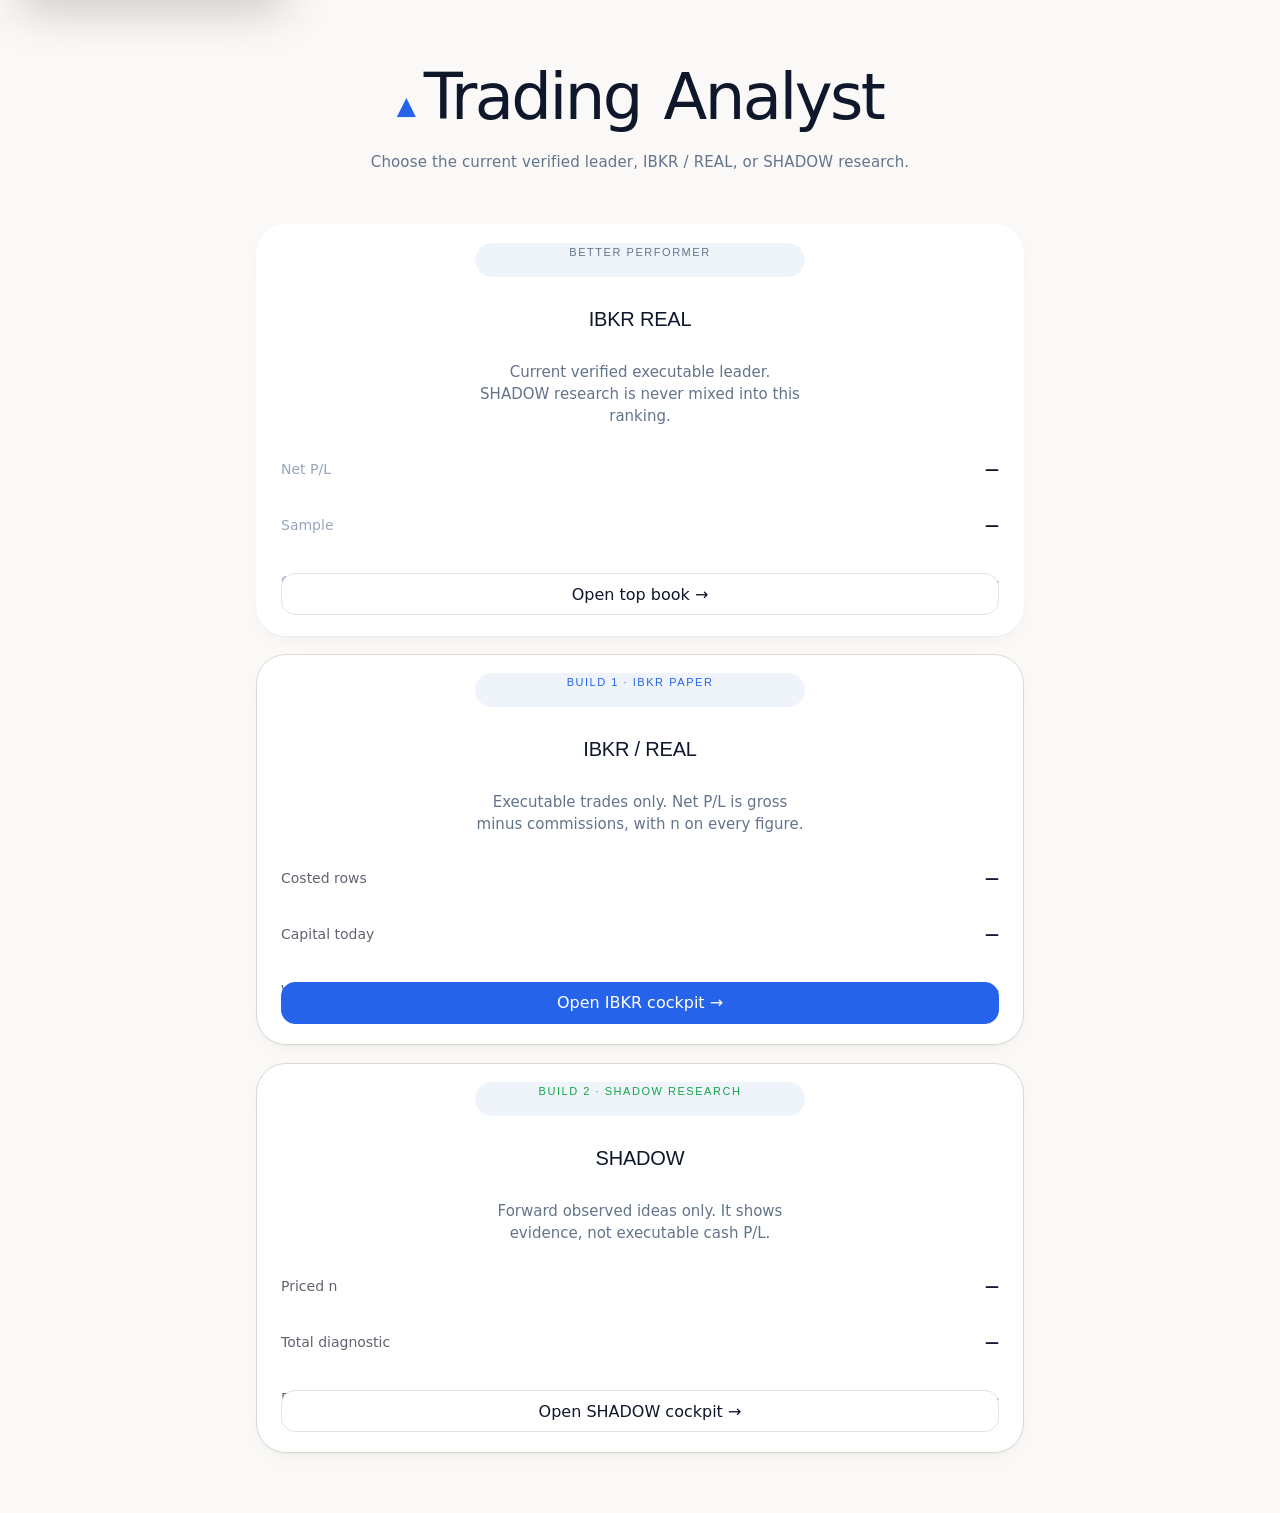
==== commit 95971451: "Align launcher sample with costed PnL" ====
--- a/index.html
+++ b/index.html
@@ -405,7 +405,7 @@
         <span class="badge">Build 1 · IBKR paper</span>
         <h2>IBKR / REAL</h2>
         <p>Executable trades only. Net P/L is gross minus commissions, with n on every figure.</p>
-        <div class="metric-line"><span>Verified rows</span><strong id="realClosed">—</strong></div>
+        <div class="metric-line"><span>Costed rows</span><strong id="realClosed">—</strong></div>
         <div class="metric-line"><span>Capital today</span><strong id="realDeployed">—</strong></div>
         <div class="metric-line"><span>Win rate</span><strong id="realWin">—</strong></div>
         <span class="go">Open IBKR cockpit →</span>
@@ -902,7 +902,7 @@
         $("topCardTitle").textContent = real.venue || "IBKR REAL";
         $("topCardNet").textContent = money(real.net_pnl);
         setTone($("topCardNet"), real.net_pnl);
-        $("topCardSample").textContent = `n=${num(real.closed_n ?? real.n)}`;
+        $("topCardSample").textContent = `n=${num(real.n)}`;
         $("topCardOpen").textContent = num(real.open_n);
         $("quickNetToday").textContent = money(today.net_pnl);
         setTone($("quickNetToday"), today.net_pnl);
@@ -913,7 +913,7 @@
         $("quickFees").textContent = money(today.commissions ?? exec.commissions);
         $("quickFeesSub").textContent = `daily drag ${Number.isFinite(Number(today.gross_pnl)) && Number(today.gross_pnl) !== 0 ? `${((Number(today.commissions || 0) / Math.abs(Number(today.gross_pnl))) * 100).toFixed(1)}%` : pct(exec.commission_drag_pct_of_gross)} of gross P/L · ${slippageSummary(exec)}`;
 
-        $("realClosed").textContent = num(real.closed_n ?? real.n);
+        $("realClosed").textContent = num(real.n);
         $("realDeployed").textContent = money(today.deployed);
         $("realWin").textContent = pct(real.win_rate);
         $("shadowPriced").textContent = num(shadow.priced_n);
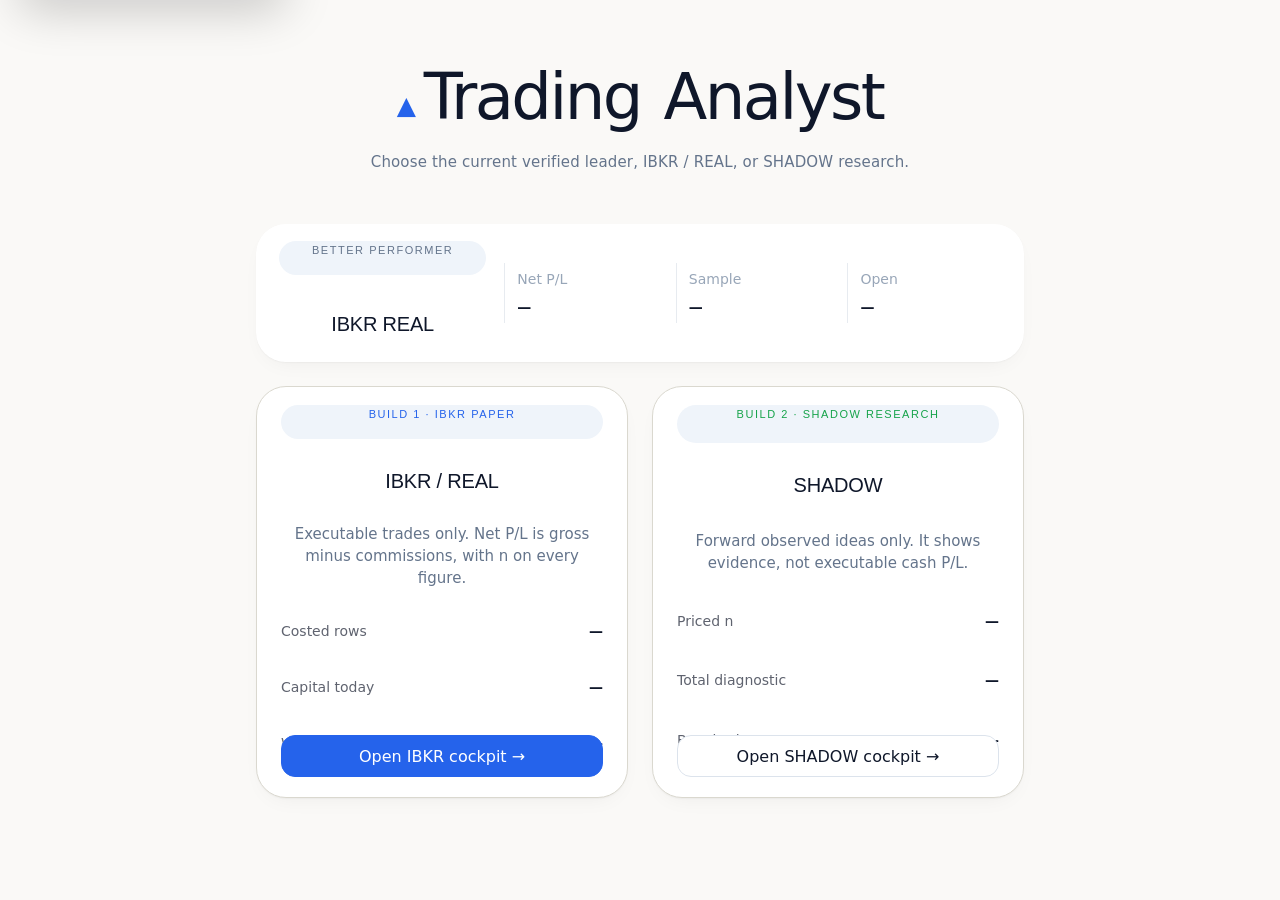
==== commit 5d11010a: "Add verified full-dashboard data adapter" ====
--- a/index.html
+++ b/index.html
@@ -520,6 +520,7 @@
     </div>
   </main>
 
+  <script src="./dashboard-data-adapter.js?v=20260729-full-contract"></script>
   <script>
     const API_BASE = "https://live-agent-dashboard-web-production.up.railway.app";
     const $ = (id) => document.getElementById(id);
@@ -867,9 +868,9 @@
 
     async function load() {
       try {
-        const res = await fetch(`${API_BASE}/api/live-agent/dashboard`, { cache: "no-store" });
-        if (!res.ok) throw new Error(`HTTP ${res.status}`);
-        const data = await res.json();
+        const data = await TradeDashboardData.fetchDashboard({
+          endpoint: `${API_BASE}/api/live-agent/dashboard`,
+        });
         dashboardData = data;
         const real = data.real || {};
         const shadow = data.shadow || {};
--- a/compact-exact.css
+++ b/compact-exact.css
@@ -77,8 +77,8 @@
 
 body.overview-page.lovable-compact .launch-cards {
   display: grid !important;
-  grid-template-columns: 1fr !important;
-  gap: 38px;
+  grid-template-columns: repeat(2, minmax(0, 1fr)) !important;
+  gap: 24px !important;
   width: 100% !important;
   max-width: 768px !important;
 }
@@ -95,12 +95,59 @@
 }
 
 body.overview-page.lovable-compact .launch-card:first-child {
-  min-height: 230px !important;
+  grid-column: 1 / -1;
+  display: grid !important;
+  grid-template-columns: 1.35fr repeat(3, 1fr);
+  grid-template-rows: auto auto;
+  gap: 4px 18px !important;
+  height: 138px !important;
+  min-height: 138px !important;
+  max-height: 138px !important;
+  padding: 18px 22px !important;
+  align-items: center;
 }
 
 body.overview-page.lovable-compact .launch-card.real,
 body.overview-page.lovable-compact .launch-card.shadow {
-  min-height: 280px !important;
+  min-height: 310px !important;
+}
+
+body.overview-page.lovable-compact .launch-card:first-child p,
+body.overview-page.lovable-compact .launch-card:first-child .go {
+  display: none !important;
+}
+
+body.overview-page.lovable-compact .launch-card:first-child h2 {
+  grid-column: 1;
+  grid-row: 2;
+  margin: 0;
+  text-align: left;
+}
+
+body.overview-page.lovable-compact .launch-card:first-child .metric-line {
+  display: flex;
+  width: auto;
+  min-height: 60px;
+  padding: 8px 12px;
+  flex-direction: column;
+  align-items: flex-start;
+  justify-content: center;
+  border-left: 1px solid #e7ebf0;
+}
+
+body.overview-page.lovable-compact .launch-card:first-child .metric-line:nth-of-type(1) {
+  grid-column: 2;
+  grid-row: 1 / 3;
+}
+
+body.overview-page.lovable-compact .launch-card:first-child .metric-line:nth-of-type(2) {
+  grid-column: 3;
+  grid-row: 1 / 3;
+}
+
+body.overview-page.lovable-compact .launch-card:first-child .metric-line:nth-of-type(3) {
+  grid-column: 4;
+  grid-row: 1 / 3;
 }
 
 body.overview-page.lovable-compact .launch-card::before,
@@ -393,6 +440,421 @@
   display: none;
 }
 
+/* Exact NewsAlpha / Lovable shell for the verified REAL population. */
+body.real-theme.lovable-reference {
+  background:
+    radial-gradient(circle at 86% 5%, rgba(69, 47, 154, .20), transparent 30rem),
+    #0b1022 !important;
+}
+
+body.real-theme.lovable-reference .shell {
+  margin-left: 248px;
+  padding: 24px 24px 28px 16px;
+}
+
+body.real-theme.lovable-reference .backlink {
+  align-items: center;
+  gap: 12px;
+  height: 70px;
+  min-height: 70px;
+  padding: 14px 16px;
+}
+
+body.real-theme.lovable-reference .brand-mark {
+  display: grid;
+  width: 38px;
+  height: 38px;
+  flex: 0 0 38px;
+  place-items: center;
+  border-radius: 14px;
+  background: linear-gradient(135deg, #ffd96b, #f5a633);
+  color: #25203f;
+  font-size: 21px;
+  box-shadow: 0 0 24px rgba(245, 166, 51, .28);
+}
+
+body.real-theme.lovable-reference .app-nav {
+  top: 102px;
+  padding: 8px;
+}
+
+body.real-theme.lovable-reference .app-nav a {
+  margin: 0 0 2px;
+  padding: 11px 14px;
+  color: #9ba5bc;
+  font-weight: 500;
+}
+
+body.real-theme.lovable-reference .app-nav a.active {
+  background: linear-gradient(90deg, rgba(92, 103, 147, .56), rgba(68, 66, 134, .52));
+  color: #fff;
+  box-shadow: inset 0 0 0 1px rgba(148, 163, 184, .18);
+}
+
+body.real-theme.lovable-reference .rail-status {
+  position: fixed;
+  left: 16px;
+  bottom: 16px;
+  z-index: 10;
+  display: grid;
+  width: 208px;
+  gap: 5px;
+  padding: 13px 16px;
+  border: 1px solid rgba(148, 163, 184, .24);
+  border-radius: 18px;
+  background: linear-gradient(145deg, rgba(45, 56, 94, .78), rgba(17, 25, 52, .95));
+  color: #94a3b8;
+  font: 600 10px/1.3 ui-monospace, SFMono-Regular, Menlo, monospace;
+  letter-spacing: .08em;
+}
+
+body.real-theme.lovable-reference .rail-status strong {
+  color: #36d39a;
+}
+
+body.real-theme.lovable-reference .topbar {
+  height: 101px;
+  min-height: 101px;
+  margin-bottom: 24px;
+  padding: 20px;
+  align-items: center;
+}
+
+body.real-theme.lovable-reference .topbar .eyebrow {
+  color: #9aa5bd;
+  font-size: 10px;
+  letter-spacing: .22em;
+}
+
+body.real-theme.lovable-reference .portfolio-line {
+  display: flex;
+  align-items: baseline;
+  gap: 10px;
+  margin-top: 6px;
+}
+
+body.real-theme.lovable-reference .portfolio-line strong {
+  color: #fff;
+  font: 700 36px/1 ui-monospace, SFMono-Regular, Menlo, monospace;
+  letter-spacing: -.05em;
+}
+
+body.real-theme.lovable-reference .portfolio-line span {
+  color: #36d39a;
+  font: 600 13px/1 ui-monospace, SFMono-Regular, Menlo, monospace;
+}
+
+body.real-theme.lovable-reference .reference-book-grid {
+  display: grid;
+  grid-template-columns: repeat(5, minmax(0, 1fr));
+  gap: 16px;
+  height: 217px;
+  margin-bottom: 24px;
+}
+
+body.real-theme.lovable-reference .reference-book-card {
+  position: relative;
+  overflow: hidden;
+  display: flex;
+  min-width: 0;
+  flex-direction: column;
+  padding: 16px;
+  border: 1px solid rgba(148, 163, 184, .22);
+  border-radius: 18px;
+  background: linear-gradient(140deg, rgba(31, 42, 76, .96), rgba(42, 36, 104, .84));
+  box-shadow: 0 8px 22px rgba(3, 7, 18, .18);
+}
+
+body.real-theme.lovable-reference .reference-book-card.leader {
+  border-color: rgba(246, 195, 67, .38);
+  box-shadow: 0 0 26px rgba(246, 195, 67, .16);
+}
+
+body.real-theme.lovable-reference .reference-leader {
+  position: absolute;
+  top: 13px;
+  right: 13px;
+  padding: 4px 7px;
+  border: 1px solid rgba(246, 195, 67, .34);
+  border-radius: 999px;
+  background: rgba(246, 195, 67, .12);
+  color: #f6c343;
+  font: 700 8px/1 ui-monospace, SFMono-Regular, Menlo, monospace;
+  letter-spacing: .08em;
+}
+
+body.real-theme.lovable-reference .reference-book-code {
+  color: #96a2ba;
+  font: 600 9px/1 ui-monospace, SFMono-Regular, Menlo, monospace;
+  letter-spacing: .22em;
+}
+
+body.real-theme.lovable-reference .reference-book-title {
+  margin-top: 6px;
+  color: #fff;
+  font-size: 13px;
+  font-weight: 700;
+}
+
+body.real-theme.lovable-reference .reference-book-body {
+  display: grid;
+  grid-template-columns: 1fr 48px;
+  align-items: center;
+  gap: 8px;
+  margin-top: 15px;
+}
+
+body.real-theme.lovable-reference .reference-book-label {
+  color: #9ba5bc;
+  font: 600 9px/1 ui-monospace, SFMono-Regular, Menlo, monospace;
+  letter-spacing: .12em;
+  text-transform: uppercase;
+}
+
+body.real-theme.lovable-reference .reference-book-value {
+  overflow: hidden;
+  margin-top: 5px;
+  color: #fff;
+  font: 700 19px/1 ui-monospace, SFMono-Regular, Menlo, monospace;
+  letter-spacing: -.04em;
+  text-overflow: ellipsis;
+}
+
+body.real-theme.lovable-reference .mini-donut {
+  display: grid;
+  width: 48px;
+  height: 48px;
+  place-items: center;
+  border-radius: 50%;
+  background: conic-gradient(var(--accent) calc(var(--donut) * 1%), rgba(148, 163, 184, .12) 0);
+}
+
+body.real-theme.lovable-reference .mini-donut::before {
+  content: "";
+  grid-area: 1 / 1;
+  width: 37px;
+  height: 37px;
+  border-radius: 50%;
+  background: #20294d;
+}
+
+body.real-theme.lovable-reference .mini-donut span {
+  z-index: 1;
+  color: var(--accent);
+  font: 700 10px/1 ui-monospace, SFMono-Regular, Menlo, monospace;
+  text-align: center;
+}
+
+body.real-theme.lovable-reference .reference-spark {
+  height: 54px;
+  margin: 4px -4px 0;
+}
+
+body.real-theme.lovable-reference .reference-spark svg {
+  width: 100%;
+  height: 100%;
+  overflow: visible;
+}
+
+body.real-theme.lovable-reference .reference-book-footer {
+  display: flex;
+  align-items: center;
+  justify-content: space-between;
+  gap: 8px;
+  margin-top: auto;
+  color: #9ba5bc;
+  font: 600 9px/1 ui-monospace, SFMono-Regular, Menlo, monospace;
+}
+
+body.real-theme.lovable-reference .reference-book-footer strong {
+  color: var(--accent);
+  font-weight: 700;
+}
+
+body.real-theme.lovable-reference .reference-chart-row {
+  grid-template-columns: minmax(0, 2fr) minmax(0, 1fr);
+  gap: 24px;
+  margin-top: 0;
+}
+
+body.real-theme.lovable-reference .reference-chart-row .panel {
+  height: 379px;
+  min-height: 379px;
+  padding: 20px;
+}
+
+body.real-theme.lovable-reference .reference-chart-row .chart-wrap {
+  height: 300px;
+  min-height: 300px;
+}
+
+body.real-theme.lovable-reference .rule-curve .line-chart {
+  height: 240px;
+}
+
+body.real-theme.lovable-reference .rule-legend {
+  display: flex;
+  flex-wrap: wrap;
+  gap: 7px 13px;
+  padding: 5px 4px 0;
+  color: #9ba5bc;
+  font: 600 9px/1.25 ui-monospace, SFMono-Regular, Menlo, monospace;
+}
+
+body.real-theme.lovable-reference .rule-legend span {
+  display: inline-flex;
+  align-items: center;
+  gap: 6px;
+}
+
+body.real-theme.lovable-reference .rule-legend i {
+  width: 8px;
+  height: 8px;
+  border-radius: 50%;
+  background: var(--legend);
+  box-shadow: 0 0 8px color-mix(in srgb, var(--legend), transparent 35%);
+}
+
+body.real-theme.lovable-reference .reference-chart-row .bar-row {
+  grid-template-columns: minmax(92px, 1.3fr) minmax(70px, 1fr) 62px;
+  gap: 10px;
+  margin: 22px 0;
+}
+
+body.real-theme.lovable-reference .reference-chart-row .bar-label {
+  color: #dbe4f3;
+  font: 600 10px/1.25 ui-monospace, SFMono-Regular, Menlo, monospace;
+}
+
+body.real-theme.lovable-reference .reference-chart-row .bar-track {
+  height: 8px;
+}
+
+body.real-theme.lovable-reference .reference-chart-row .bar-value {
+  font: 700 10px/1 ui-monospace, SFMono-Regular, Menlo, monospace;
+}
+
+body.real-theme.lovable-reference .reference-chart-row .rule-cards {
+  display: grid;
+  gap: 10px;
+}
+
+body.real-theme.lovable-reference .reference-chart-row .rule-card {
+  padding: 10px 12px;
+}
+
+body.real-theme.lovable-reference .reference-lower-grid {
+  display: grid;
+  grid-template-columns: minmax(0, 1fr) minmax(0, 2fr);
+  gap: 24px;
+  margin-top: 24px;
+}
+
+body.real-theme.lovable-reference .reference-lower-grid > .panel {
+  min-height: 300px;
+  padding: 20px;
+}
+
+body.real-theme.lovable-reference .allocation-ring {
+  display: grid;
+  width: 150px;
+  height: 150px;
+  margin: 18px auto;
+  place-items: center;
+  border-radius: 50%;
+  background: conic-gradient(#f4c444 0 var(--slice), #46b788 var(--slice) 100%);
+}
+
+body.real-theme.lovable-reference .allocation-ring::before {
+  content: "";
+  grid-area: 1 / 1;
+  width: 92px;
+  height: 92px;
+  border-radius: 50%;
+  background: #20294d;
+}
+
+body.real-theme.lovable-reference .allocation-ring span {
+  z-index: 1;
+  color: #fff;
+  font: 700 20px/1 ui-monospace, SFMono-Regular, Menlo, monospace;
+  text-align: center;
+}
+
+body.real-theme.lovable-reference .allocation-list {
+  display: grid;
+  gap: 9px;
+}
+
+body.real-theme.lovable-reference .allocation-list > div {
+  display: flex;
+  align-items: center;
+  justify-content: space-between;
+  gap: 10px;
+  padding-bottom: 8px;
+  border-bottom: 1px solid rgba(148, 163, 184, .12);
+}
+
+body.real-theme.lovable-reference .allocation-list span {
+  color: #a8b1c5;
+  font: 600 10px/1.2 ui-monospace, SFMono-Regular, Menlo, monospace;
+}
+
+body.real-theme.lovable-reference .allocation-list strong {
+  color: #fff;
+  font: 700 10px/1.2 ui-monospace, SFMono-Regular, Menlo, monospace;
+}
+
+body.real-theme.lovable-reference .allocation-list i {
+  display: inline-block;
+  width: 7px;
+  height: 7px;
+  margin-right: 7px;
+  border-radius: 50%;
+  background: var(--dot);
+  box-shadow: 0 0 10px color-mix(in srgb, var(--dot), transparent 35%);
+}
+
+body.real-theme.lovable-reference .allocation-list .allocation-total {
+  border-bottom: 0;
+}
+
+body.real-theme.lovable-reference .reference-snapshot-grid {
+  display: grid;
+  grid-template-columns: repeat(3, minmax(0, 1fr));
+  gap: 12px;
+  margin-top: 18px;
+}
+
+body.real-theme.lovable-reference .reference-snapshot-cell {
+  min-height: 92px;
+  padding: 16px;
+  border: 1px solid rgba(148, 163, 184, .18);
+  border-radius: 16px;
+  background: linear-gradient(135deg, rgba(79, 91, 130, .40), rgba(49, 44, 116, .44));
+}
+
+body.real-theme.lovable-reference .reference-snapshot-cell span {
+  color: #9ba5bc;
+  font: 600 9px/1 ui-monospace, SFMono-Regular, Menlo, monospace;
+  letter-spacing: .12em;
+  text-transform: uppercase;
+}
+
+body.real-theme.lovable-reference .reference-snapshot-cell strong {
+  display: block;
+  margin-top: 9px;
+  color: #fff;
+  font: 700 25px/1 ui-monospace, SFMono-Regular, Menlo, monospace;
+}
+
+body.real-theme.lovable-reference .reference-snapshot-cell small {
+  display: block;
+  margin-top: 8px;
+  color: #8f9ab1;
+  font-size: 10px;
+}
+
 /* -------------------------------------------------------------------------- */
 /* SHADOW — Calm Trader View                                                   */
 /* -------------------------------------------------------------------------- */
@@ -610,6 +1072,16 @@
   body.real-theme.lovable-compact .app-nav {
     display: flex;
   }
+  body.real-theme.lovable-reference .rail-status {
+    display: none;
+  }
+  body.real-theme.lovable-reference .reference-book-grid {
+    grid-template-columns: repeat(2, minmax(0, 1fr));
+    height: auto;
+  }
+  body.real-theme.lovable-reference .reference-book-card {
+    min-height: 217px;
+  }
 }
 
 @media (max-width: 760px) {
@@ -630,6 +1102,37 @@
   }
   body.shadow-theme.lovable-compact .app-nav {
     grid-template-columns: 1fr;
+  }
+  body.real-theme.lovable-reference .reference-chart-row,
+  body.real-theme.lovable-reference .reference-lower-grid {
+    grid-template-columns: 1fr;
+  }
+  body.real-theme.lovable-reference .reference-chart-row .panel {
+    height: auto;
+    min-height: 360px;
+  }
+  body.real-theme.lovable-reference .reference-snapshot-grid {
+    grid-template-columns: repeat(2, minmax(0, 1fr));
+  }
+
+  body.overview-page.lovable-compact .launch-cards {
+    grid-template-columns: 1fr !important;
+  }
+
+  body.overview-page.lovable-compact .launch-card:first-child {
+    grid-column: auto;
+    display: block !important;
+    height: auto !important;
+    max-height: none !important;
+    min-height: 210px !important;
+  }
+
+  body.overview-page.lovable-compact .launch-card:first-child h2 {
+    text-align: center;
+  }
+
+  body.overview-page.lovable-compact .launch-card:first-child .metric-line {
+    border-left: 0;
   }
 }
 
@@ -643,4 +1146,15 @@
   body.shadow-theme.lovable-compact .compact-shadow-grid {
     grid-template-columns: 1fr;
   }
-}
+  body.real-theme.lovable-reference .reference-book-grid,
+  body.real-theme.lovable-reference .reference-snapshot-grid {
+    grid-template-columns: 1fr;
+  }
+  body.real-theme.lovable-reference .portfolio-line {
+    align-items: flex-start;
+    flex-direction: column;
+  }
+  body.real-theme.lovable-reference .portfolio-line strong {
+    font-size: 30px;
+  }
+}
